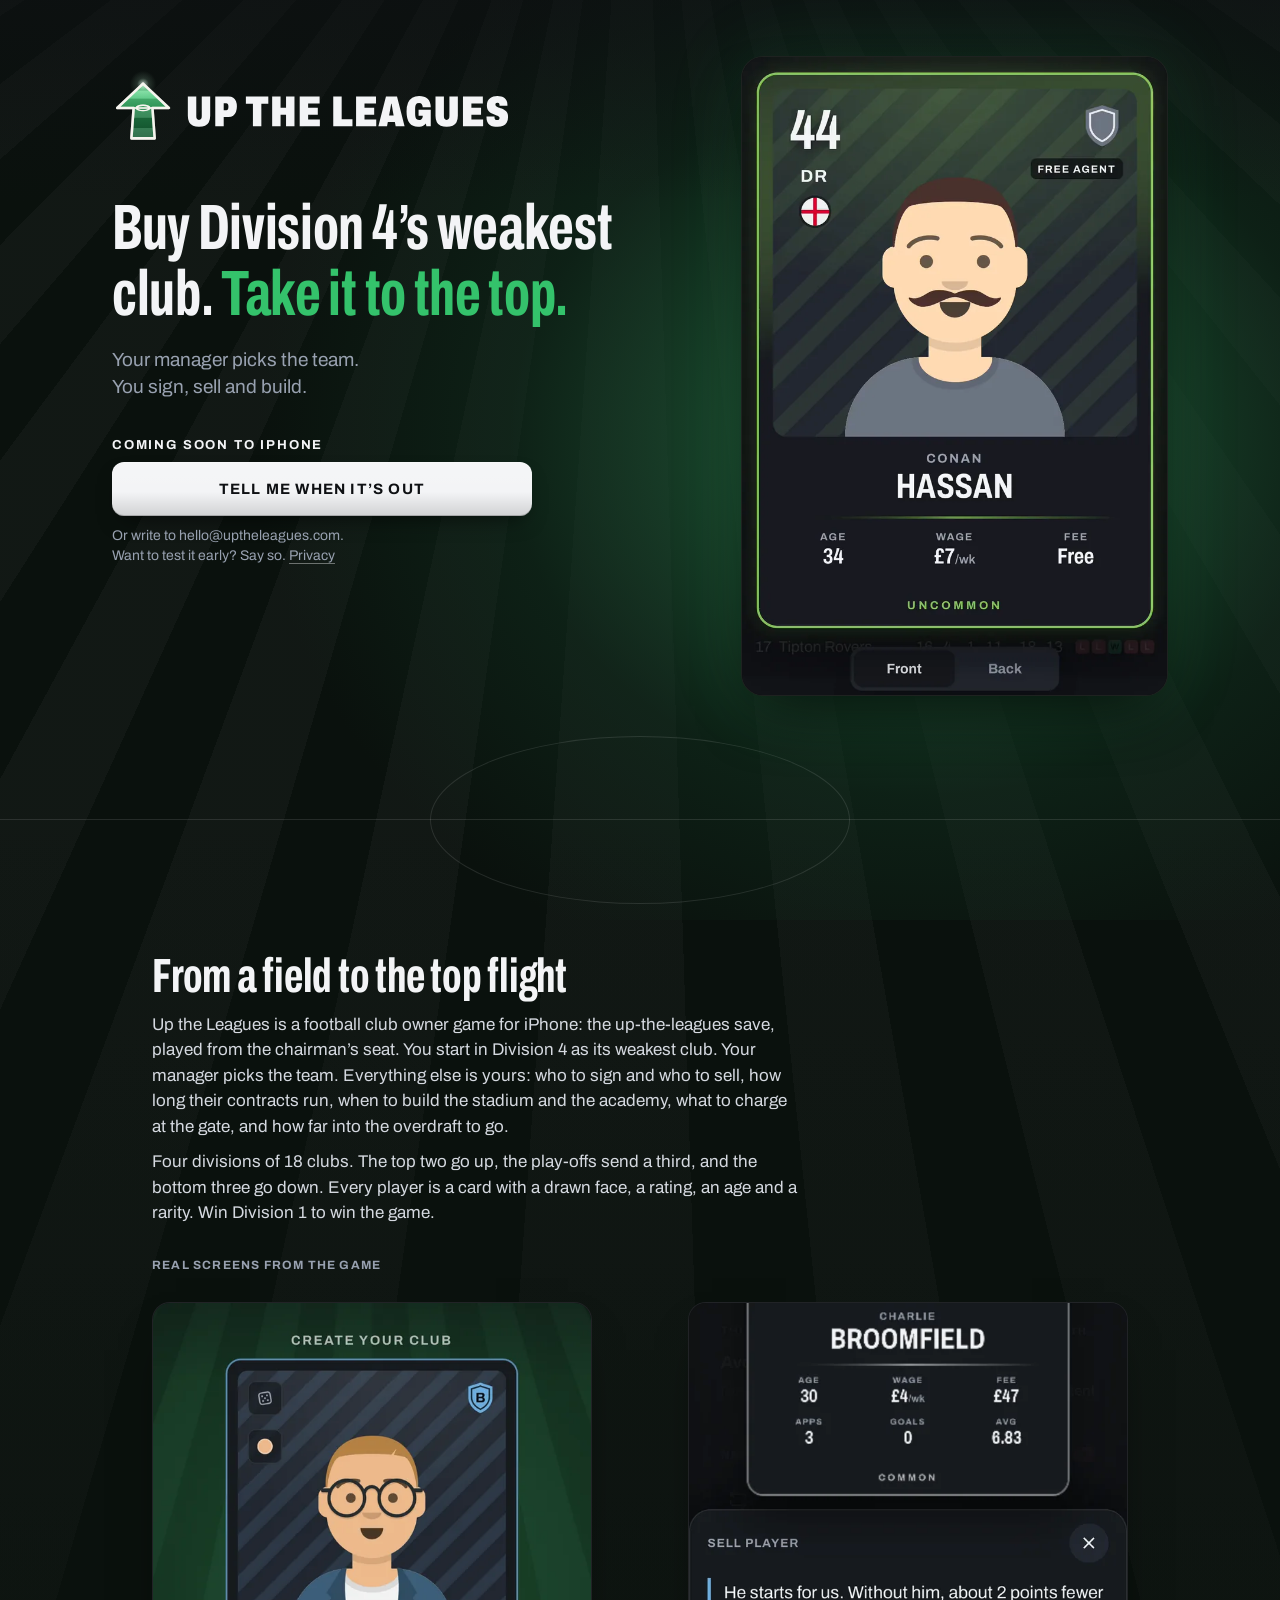
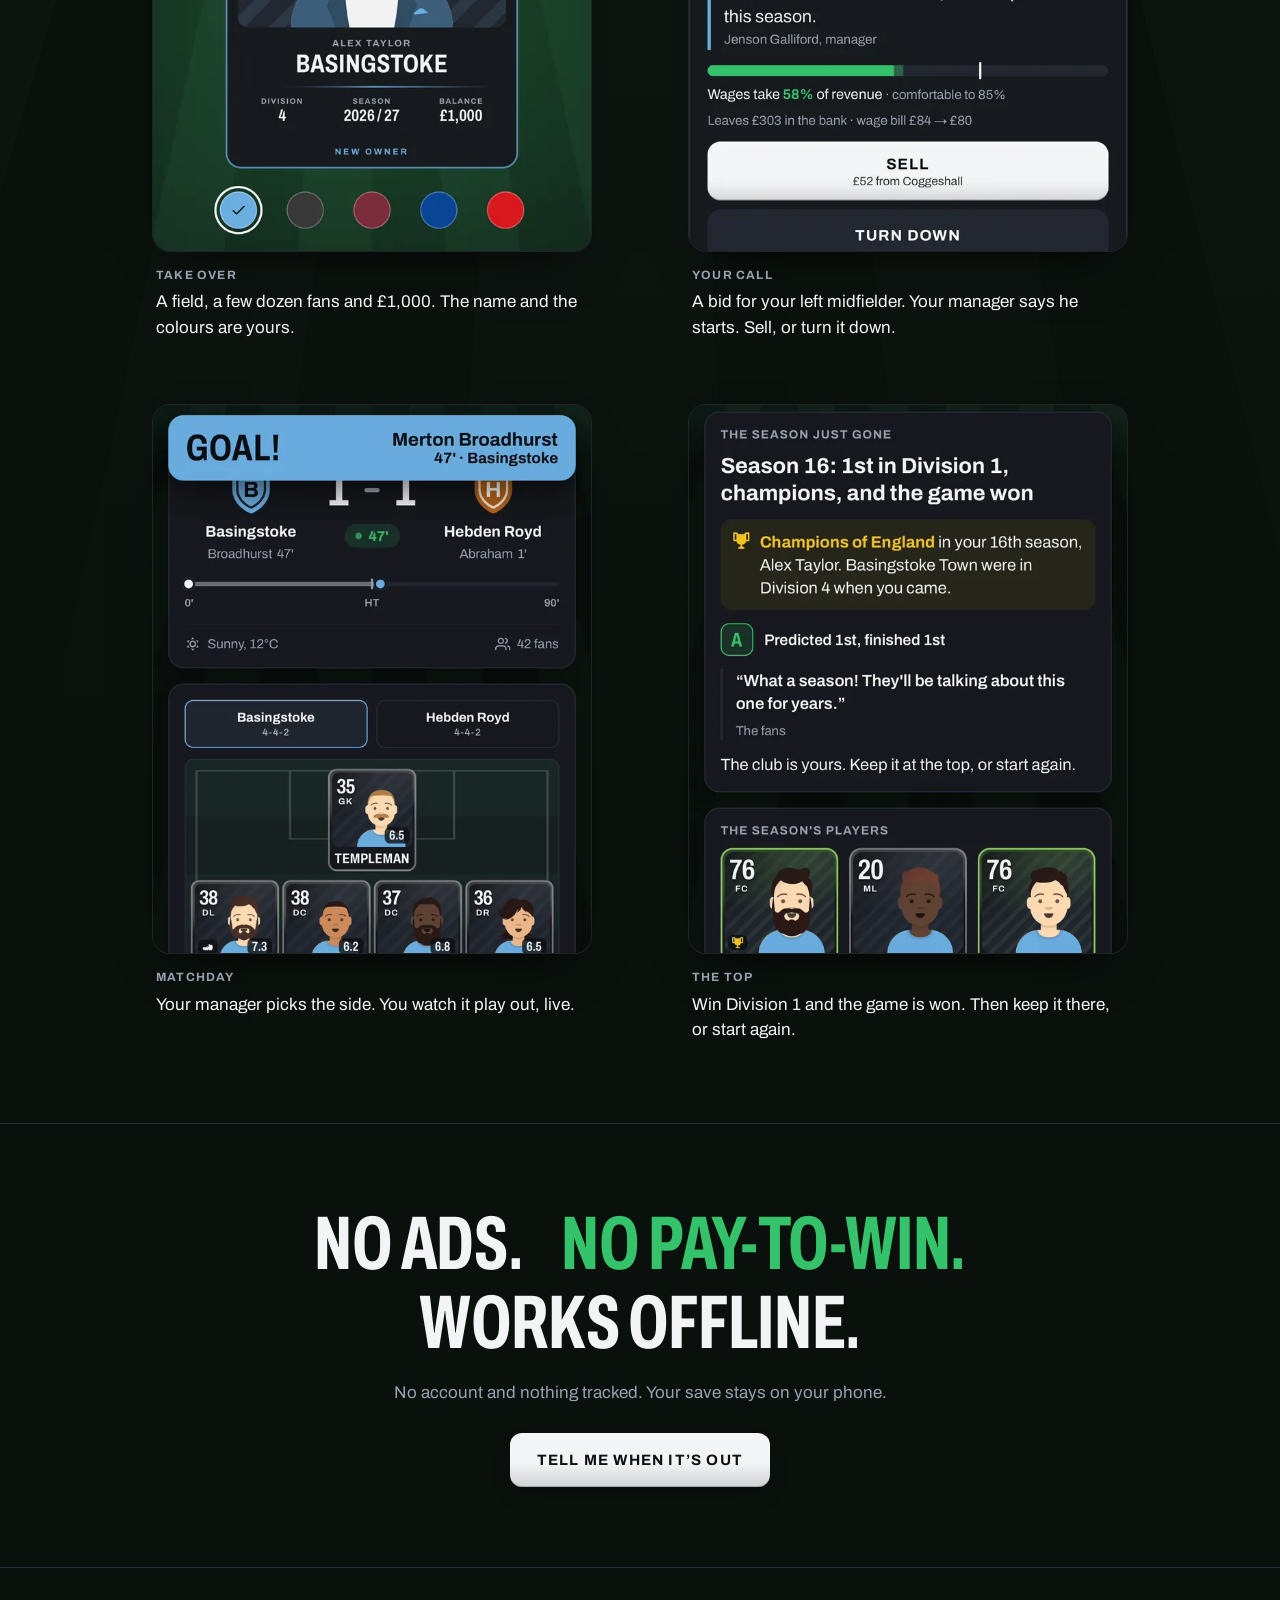
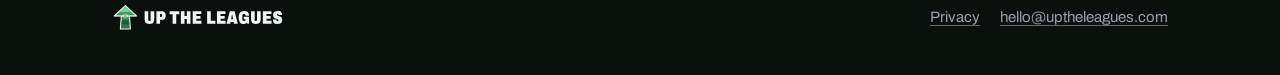
==== index.html @ 0d8d565e "The launch page and its privacy policy, as a placeholder until the list exists (#977, #763)" ====
<!doctype html>
<html lang="en-GB">
<head>
<meta charset="utf-8">
<meta name="viewport" content="width=device-width, initial-scale=1, viewport-fit=cover">
<title>Up the Leagues: Football Owner Game for iPhone</title>
<meta name="description" content="A football club owner game for iPhone. Buy Division 4’s weakest club and take it to the top. Your manager picks the team; you sign, sell and build. No ads.">
<link rel="canonical" href="https://uptheleagues.com/">
<meta name="theme-color" content="#0e1013">
<link rel="icon" href="assets/favicon.svg" type="image/svg+xml">
<link rel="icon" href="assets/favicon-32.png" sizes="32x32" type="image/png">
<link rel="icon" href="assets/favicon-64.png" sizes="64x64" type="image/png">
<link rel="apple-touch-icon" href="assets/apple-touch-icon.png">
<link rel="preload" href="assets/archivo.woff2" as="font" type="font/woff2" crossorigin>
<link rel="stylesheet" href="assets/site.css">

<meta property="og:type" content="website">
<meta property="og:site_name" content="Up the Leagues">
<meta property="og:url" content="https://uptheleagues.com/">
<meta property="og:title" content="Up the Leagues: Football Owner Game for iPhone">
<meta property="og:description" content="Buy Division 4’s weakest club. Take it to the top. Coming soon to iPhone. No ads, no pay-to-win.">
<meta property="og:image" content="https://uptheleagues.com/assets/og-image.png">
<meta property="og:image:width" content="1200">
<meta property="og:image:height" content="630">
<meta property="og:image:alt" content="Up the Leagues. Buy Division 4’s weakest club. Take it to the top. A player card from the game: Conan Hassan, signed on a free.">
<meta name="twitter:card" content="summary_large_image">
<meta name="twitter:title" content="Up the Leagues: Football Owner Game for iPhone">
<meta name="twitter:description" content="Buy Division 4’s weakest club. Take it to the top. Coming soon to iPhone. No ads, no pay-to-win.">
<meta name="twitter:image" content="https://uptheleagues.com/assets/og-image.png">
<meta name="twitter:image:alt" content="Up the Leagues. Buy Division 4’s weakest club. Take it to the top. A player card from the game: Conan Hassan, signed on a free.">

<script type="application/ld+json">
{
  "@context": "https://schema.org",
  "@graph": [
    {
      "@type": "WebSite",
      "@id": "https://uptheleagues.com/#website",
      "name": "Up the Leagues",
      "url": "https://uptheleagues.com/",
      "inLanguage": "en-GB"
    },
    {
      "@type": "VideoGame",
      "name": "Up the Leagues",
      "url": "https://uptheleagues.com/",
      "description": "A football club owner game for iPhone. Buy Division 4’s weakest club and take it to the top.",
      "image": "https://uptheleagues.com/assets/og-image.png",
      "genre": ["Sports", "Simulation"],
      "applicationCategory": "GameApplication",
      "gamePlatform": "iOS",
      "operatingSystem": "iOS",
      "playMode": "SinglePlayer",
      "inLanguage": "en-GB",
      "author": { "@type": "Person", "name": "Sam Doidge" }
    }
  ]
}
</script>
</head>
<body>

<header class="hero">
  <div class="wrap">
    <p class="lockup"><img src="assets/lockup.svg" width="203" height="44" alt="Up the Leagues"></p>

    <h1 class="headline display">Buy Division 4’s weakest club. <span>Take it to the top.</span></h1>
    <p class="sub">Your manager picks the team. You sign, sell and build.</p>

    <figure class="moment">
      <video src="assets/hero-sign.mp4" poster="assets/hero-sign-poster.webp" width="720" height="1080" autoplay muted playsinline preload="auto" aria-hidden="true"></video>
      <img class="still" src="assets/hero-sign-end.webp" width="720" height="1080" loading="lazy" alt="">
      <figcaption class="vh">A signing in the game: a free agent’s card turns into your club’s colours, and the line reads “Signed. On a free, for 1 season.”</figcaption>
    </figure>

    <!-- ponytail: a mail link, answered by hand; the list's form goes here once its account exists -->
    <div class="signup" id="signup">
      <h2 class="eyebrow">Coming soon to iPhone</h2>
      <a class="button" href="mailto:hello@uptheleagues.com?subject=Tell%20me%20when%20Up%20the%20Leagues%20is%20out">Tell me when it’s out</a>
      <p class="fine">Or write to hello@uptheleagues.com. Want to test it early? Say so. <a href="privacy/">Privacy</a></p>
    </div>
  </div>
</header>

<main>
  <section aria-labelledby="moments-title">
    <div class="wrap">
      <div class="section-head">
        <h2 class="display" id="moments-title">From a field to the top flight</h2>
        <p class="lede">Up the Leagues is a football club owner game for iPhone: the up-the-leagues save, played from the chairman’s seat. You start in Division 4 as its weakest club. Your manager picks the team. Everything else is yours: who to sign and who to sell, how long their contracts run, when to build the stadium and the academy, what to charge at the gate, and how far into the overdraft to go.</p>
        <p class="lede">Four divisions of 18 clubs. The top two go up, the play-offs send a third, and the bottom three go down. Every player is a card with a drawn face, a rating, an age and a rarity. Win Division 1 to win the game.</p>
        <p class="eyebrow">Real screens from the game</p>
      </div>
      <ul class="moments">
        <li>
          <figure>
            <img src="assets/moment-create.webp" width="640" height="800" loading="lazy" alt="The create screen: the new owner’s card for Basingstoke, Division 4, season 2026/27, balance £1,000, over five kit colours.">
            <figcaption><span class="eyebrow">Take over</span><p>A field, a few dozen fans and £1,000. The name and the colours are yours.</p></figcaption>
          </figure>
        </li>
        <li>
          <figure>
            <img src="assets/moment-sell.webp" width="640" height="800" loading="lazy" alt="A bid of £52 from Coggeshall for Charlie Broomfield. The manager: “He starts for us. Without him, about 2 points fewer this season.” Buttons: Sell, Turn down.">
            <figcaption><span class="eyebrow">Your call</span><p>A bid for your left midfielder. Your manager says he starts. Sell, or turn it down.</p></figcaption>
          </figure>
        </li>
        <li>
          <figure>
            <img src="assets/moment-goal.webp" width="640" height="800" loading="lazy" alt="A match, live: GOAL! Merton Broadhurst, 47 minutes, Basingstoke 1, Hebden Royd 1, with the side’s player cards on the pitch.">
            <figcaption><span class="eyebrow">Matchday</span><p>Your manager picks the side. You watch it play out, live.</p></figcaption>
          </figure>
        </li>
        <li>
          <figure>
            <img src="assets/moment-champions.webp" width="640" height="800" loading="lazy" alt="Season 16: 1st in Division 1, champions, and the game won. Champions of England in your 16th season; Basingstoke Town were in Division 4 when you came.">
            <figcaption><span class="eyebrow">The top</span><p>Win Division 1 and the game is won. Then keep it there, or start again.</p></figcaption>
          </figure>
        </li>
      </ul>
    </div>
  </section>

  <section class="promises" aria-labelledby="promises-title">
    <div class="wrap">
      <h2 class="vh" id="promises-title">Our promises</h2>
      <ul class="display">
        <li>No ads.</li>
        <li>No pay-to-win.</li>
        <li>Works offline.</li>
      </ul>
      <p>No account and nothing tracked. Your save stays on your phone.</p>
      <a class="button" href="mailto:hello@uptheleagues.com?subject=Tell%20me%20when%20Up%20the%20Leagues%20is%20out">Tell me when it’s out</a>
    </div>
  </section>
</main>

<footer>
  <div class="wrap">
    <img src="assets/lockup-small.svg" width="203" height="44" alt="Up the Leagues" loading="lazy">
    <nav aria-label="Footer">
      <a href="privacy/">Privacy</a>
      <a href="mailto:hello@uptheleagues.com">hello@uptheleagues.com</a>
    </nav>
  </div>
</footer>

</body>
</html>
---- assets/site.css ----
/* Up the Leagues: the launch page and the privacy page. The game's own night: its colours (app/constants/colors.ts),
   its Archivo, its launch frame's pitch (ten stripes fanning from above the top, one floodlight, the halfway line). */

@font-face {
  font-family: Archivo;
  src: url(archivo.woff2) format("woff2");
  font-weight: 400 900;
  font-stretch: 62% 100%;
  font-display: swap;
}

:root {
  color-scheme: dark;
  --bg: #0e1013;
  --quiet: #0a110d;
  --surface: #171a1f;
  --surface2: #222730;
  --line: #2a2f38;
  --text: #f3f4f6;
  --muted: #98a1b0;
  --up: #34c26b;
  --sky: #56b4e9;
  --gold: #f5c518;
  --chalk: rgb(255 255 255 / 0.11);
  --gutter: 20px;
  --fade: 2400px;
}

*,
*::before,
*::after {
  box-sizing: border-box;
}

html {
  -webkit-text-size-adjust: 100%;
  text-size-adjust: 100%;
}

body {
  margin: 0;
  min-height: 100vh;
  color: var(--text);
  font: 400 17px/1.5 Archivo, system-ui, -apple-system, "Segoe UI", Roboto, sans-serif;
  /* the pitch: the launch frame's stripes, 4.07deg each, fanning from 400px above the top, mown out down the page */
  background:
    linear-gradient(180deg, rgb(10 17 13 / 0) calc(var(--fade) / 3), var(--quiet) var(--fade)),
    repeating-conic-gradient(from 180deg at 50% -400px, rgb(255 255 255 / 0.03) 0deg 4.07deg, transparent 4.07deg 8.14deg),
    var(--quiet);
  -webkit-font-smoothing: antialiased;
  -moz-osx-font-smoothing: grayscale;
}

img,
video {
  display: block;
  max-width: 100%;
}

a {
  color: inherit;
  text-decoration-color: rgb(243 244 246 / 0.4);
  text-underline-offset: 0.18em;
}

a:hover {
  text-decoration-color: currentColor;
}

:focus-visible {
  outline: 3px solid var(--sky);
  outline-offset: 3px;
}

.wrap {
  width: 100%;
  max-width: 1120px;
  margin: 0 auto;
  padding: 0 var(--gutter);
}

p,
li {
  text-wrap: pretty;
}

.vh {
  position: absolute;
  width: 1px;
  height: 1px;
  margin: -1px;
  overflow: hidden;
  clip-path: inset(50%);
  white-space: nowrap;
}

/* the app's three small-caps labels (#989): one, the eyebrow */
.eyebrow {
  margin: 0;
  color: var(--muted);
  font-size: 12px;
  font-weight: 700;
  letter-spacing: 0.1em;
  line-height: 1.3;
  text-transform: uppercase;
}

/* the app's display face: Archivo Condensed Bold, as the cards' names and the moments' lines */
.display {
  font-stretch: 62%;
  font-weight: 700;
  letter-spacing: -0.005em;
  line-height: 1.04;
}

/* ---------- the hero: under the floodlight ---------- */

.hero {
  --halfway: 66px;
  position: relative;
  overflow: hidden;
  padding: max(20px, env(safe-area-inset-top)) 0 156px;
  background:
    linear-gradient(180deg, rgb(14 16 19 / 0.55), rgb(14 16 19 / 0) 22%),
    radial-gradient(ellipse 85% 46% at 50% 54%, #24603d, rgb(27 74 47 / 0.85) 30%, rgb(17 48 31 / 0.5) 62%, rgb(10 23 16 / 0) 100%);
}

/* the halfway line and the centre circle, in chalk, at the foot of the floodlit half */
.hero::before,
.hero::after {
  content: "";
  position: absolute;
  left: 50%;
  pointer-events: none;
}

.hero::before {
  bottom: var(--halfway);
  width: 100vw;
  height: 0;
  border-top: 1.5px solid var(--chalk);
  transform: translateX(-50%);
}

.hero::after {
  bottom: var(--halfway);
  width: min(68vw, 420px);
  aspect-ratio: 5 / 2;
  border: 1.5px solid var(--chalk);
  border-radius: 50%;
  transform: translate(-50%, 50%);
}

.hero .wrap {
  display: grid;
  gap: 12px;
  justify-items: center;
  text-align: center;
}

.lockup {
  margin: 0;
  width: min(76vw, 300px);
}

.lockup img {
  width: 100%;
  height: auto;
}

.headline {
  margin: 2px 0 0;
  max-width: 13em;
  font-size: clamp(28px, 8vw, 60px);
  text-wrap: balance;
}

.headline span {
  color: var(--up);
}

.sub {
  margin: -4px 0 0;
  max-width: 22em;
  color: var(--muted);
  font-size: 16px;
  line-height: 1.45;
  text-wrap: balance;
}

/* the moment: a window onto the phone's screen, the signing as it plays */
.moment {
  position: relative;
  margin: 2px 0 0;
  /* the rest of the fold is the words and the button: the clip takes what's left, so the button stays in view */
  height: clamp(196px, calc(100svh - 344px), 420px);
  aspect-ratio: 2 / 3;
  border: 1px solid rgb(255 255 255 / 0.08);
  border-radius: 22px;
  overflow: hidden;
  background: #0b0f0d;
  box-shadow: 0 30px 60px -20px rgb(0 0 0 / 0.7), 0 0 80px rgb(52 194 107 / 0.12);
}

.moment video,
.moment img {
  width: 100%;
  height: 100%;
  object-fit: cover;
}

.moment .still {
  display: none;
}

@media (prefers-reduced-motion: reduce) {
  .moment video {
    display: none;
  }

  .moment .still {
    display: block;
  }
}

/* ---------- the form: one email, at launch ---------- */

.signup {
  width: 100%;
  max-width: 420px;
  margin: 4px 0 0;
  display: grid;
  gap: 8px;
  text-align: left;
}

.signup .eyebrow {
  text-align: center;
  color: var(--text);
  font-size: 13px;
  letter-spacing: 0.14em;
}

/* the create screen's field: a dark card, the label over the value */
.field {
  display: grid;
  gap: 1px;
  padding: 10px 16px 8px;
  border: 1px solid var(--line);
  border-radius: 14px;
  background: var(--surface);
}

.field:focus-within {
  border-color: var(--sky);
  box-shadow: 0 0 0 1px var(--sky);
}

.field label {
  color: var(--muted);
  font-size: 13px;
  font-weight: 600;
  letter-spacing: 0.04em;
}

.field input {
  width: 100%;
  min-width: 0;
  margin: 0;
  padding: 2px 0 4px;
  border: 0;
  background: none;
  color: var(--text);
  font: 600 19px/1.3 Archivo, system-ui, sans-serif;
  outline: none;
}

.field input::placeholder {
  /* 4.5:1 on the field's surface */
  color: #7d8696;
  opacity: 1;
}

.tick {
  display: flex;
  align-items: center;
  gap: 12px;
  min-height: 44px;
  padding: 0 4px;
  cursor: pointer;
  font-weight: 600;
}

.tick input {
  appearance: none;
  -webkit-appearance: none;
  flex: none;
  display: grid;
  place-content: center;
  width: 26px;
  height: 26px;
  margin: 0;
  /* the box's edge at 3:1 or more on the lit grass (WCAG 1.4.11) */
  border: 2px solid var(--muted);
  border-radius: 8px;
  background: var(--surface);
  cursor: pointer;
}

.tick input::before {
  content: "";
  width: 12px;
  height: 7px;
  margin-top: -3px;
  border: solid var(--bg);
  border-width: 0 0 3px 3px;
  transform: rotate(-45deg) scale(0);
  transition: transform 120ms ease-out;
}

.tick input:checked {
  border-color: var(--up);
  background: var(--up);
}

.tick input:checked::before {
  transform: rotate(-45deg) scale(1);
}

.tick input:focus-visible {
  outline-offset: 2px;
}

/* the app's one primary: chalk, lit along its top, sinking to 0.97 under the thumb (#502) */
.button {
  display: flex;
  align-items: center;
  justify-content: center;
  width: 100%;
  min-height: 54px;
  margin: 0;
  padding: 8px 16px;
  border: 0;
  border-radius: 12px;
  background: linear-gradient(180deg, rgb(255 255 255 / 0.16), rgb(255 255 255 / 0) 55%, rgb(0 0 0 / 0.14)), var(--text);
  box-shadow: inset 0 1px 0 rgb(255 255 255 / 0.22), inset 0 -1px 0 rgb(0 0 0 / 0.2), 0 10px 24px -12px rgb(0 0 0 / 0.8);
  color: var(--bg);
  font: 700 15px/1.2 Archivo, system-ui, sans-serif;
  letter-spacing: 0.08em;
  text-transform: uppercase;
  text-decoration: none;
  cursor: pointer;
  transition: transform 160ms cubic-bezier(0.2, 1.4, 0.4, 1), filter 120ms;
}

.button:active {
  transform: scale(0.97);
  filter: brightness(0.9);
  transition-duration: 60ms;
}

.fine {
  margin: 2px 0 0;
  color: var(--muted);
  font-size: 14px;
  line-height: 1.45;
  text-align: center;
  text-wrap: balance;
}

/* ---------- the moments ---------- */

section {
  padding: 56px 0;
}

/* the halfway line already parts it from the hero */
main > section:first-child {
  padding-top: 24px;
}

.section-head {
  display: grid;
  gap: 10px;
  margin-bottom: 28px;
}

.section-head h2 {
  margin: 0;
  font-size: clamp(30px, 7.4vw, 48px);
}

.lede {
  max-width: 38em;
  margin: 0;
  color: #d5d9e0;
}

.section-head .eyebrow {
  margin-top: 22px;
}

.moments {
  display: grid;
  gap: 36px;
  margin: 0;
  padding: 0;
  list-style: none;
}

.moments figure {
  margin: 0;
}

.moments img {
  width: 100%;
  height: auto;
  aspect-ratio: 4 / 5;
  border: 1px solid rgb(255 255 255 / 0.08);
  border-radius: 18px;
  background: var(--bg);
  box-shadow: 0 24px 48px -24px rgb(0 0 0 / 0.8);
}

.moments figcaption {
  display: grid;
  gap: 6px;
  padding: 16px 4px 0;
}

.moments figcaption p {
  margin: 0;
  font-size: 17px;
}

/* ---------- the promises ---------- */

.promises {
  text-align: center;
  border-top: 1px solid var(--line);
}

.promises ul {
  display: flex;
  flex-wrap: wrap;
  justify-content: center;
  gap: 0 0.5em;
  margin: 0 auto;
  padding: 0;
  list-style: none;
  font-size: clamp(38px, 11vw, 76px);
  text-transform: uppercase;
}

.promises li:nth-child(even) {
  color: var(--up);
}

/* two promises a line where they fit */
.promises li:nth-child(-n + 2) {
  order: 1;
}

.promises ul::after {
  content: "";
  flex-basis: 100%;
  order: 2;
}

.promises li:nth-child(n + 3) {
  order: 3;
}

.promises p {
  max-width: 30em;
  margin: 18px auto 28px;
  color: var(--muted);
}

.promises .button {
  width: auto;
  min-width: 260px;
  display: inline-flex;
}

/* ---------- the footer ---------- */

footer {
  padding: 28px 0 max(36px, env(safe-area-inset-bottom));
  border-top: 1px solid var(--line);
  color: var(--muted);
  font-size: 15px;
}

footer .wrap {
  display: flex;
  flex-wrap: wrap;
  gap: 10px 24px;
  align-items: center;
  justify-content: space-between;
}

footer img {
  width: 172px;
  height: auto;
}

footer nav {
  display: flex;
  flex-wrap: wrap;
  gap: 8px 20px;
}

footer a {
  display: inline-block;
  padding: 10px 0;
}

/* ---------- the privacy page ---------- */

.doc {
  --fade: 640px;
}

.doc header .wrap,
.doc main,
.doc footer .wrap {
  max-width: 744px;
}

.doc header {
  padding: max(28px, env(safe-area-inset-top)) 0 0;
}

.doc header img {
  width: 203px;
  height: auto;
}

.doc main {
  padding-top: 36px;
  padding-bottom: 64px;
}

.doc h1 {
  margin: 8px 0 6px;
  font-size: clamp(40px, 10vw, 60px);
}

.doc h2 {
  margin: 40px 0 8px;
  font-size: 28px;
}

.doc p,
.doc li {
  color: #d5d9e0;
}

.doc ul {
  padding-left: 1.2em;
}

.doc li + li {
  margin-top: 6px;
}

.doc .summary {
  margin: 20px 0 0;
  padding: 16px 18px;
  border: 1px solid var(--line);
  border-radius: 14px;
  background: var(--surface);
  color: var(--text);
}

/* ---------- wider screens ---------- */

@media (min-width: 720px) {
  :root {
    --gutter: 32px;
  }

  .moments {
    grid-template-columns: repeat(2, minmax(0, 1fr));
    gap: 48px 32px;
  }
}

@media (min-width: 1000px) {
  .hero {
    --halfway: 100px;
    padding: 56px 0 224px;
    background:
      linear-gradient(180deg, rgb(14 16 19 / 0.55), rgb(14 16 19 / 0) 22%),
      radial-gradient(ellipse 52% 62% at 72% 48%, #24603d, rgb(27 74 47 / 0.85) 30%, rgb(17 48 31 / 0.5) 62%, rgb(10 23 16 / 0) 100%);
  }

  .hero .wrap {
    grid-template-columns: minmax(0, 1fr) auto;
    grid-template-areas:
      "lockup moment"
      "headline moment"
      "sub moment"
      "signup moment";
    grid-template-rows: auto auto auto 1fr;
    gap: 0 64px;
    justify-items: start;
    text-align: left;
  }

  .lockup {
    grid-area: lockup;
    width: 400px;
    margin-top: 12px;
  }

  .headline {
    grid-area: headline;
    margin-top: 40px;
    font-size: 64px;
  }

  .sub {
    grid-area: sub;
    margin-top: 18px;
    font-size: 19px;
  }

  .moment {
    grid-area: moment;
    align-self: center;
    margin: 0;
    height: min(640px, 76vh);
  }

  .signup {
    grid-area: signup;
    align-self: start;
    margin-top: 36px;
  }

  .signup .eyebrow,
  .fine {
    text-align: left;
  }

  /* the width of the two columns below, so the words start on the screens' left edge */
  .section-head {
    max-width: 976px;
    margin-inline: auto;
  }

  .moments {
    grid-template-columns: repeat(2, minmax(0, 440px));
    justify-content: center;
    gap: 64px 96px;
  }

  section {
    padding: 80px 0;
  }

  main > section:first-child {
    padding-top: 32px;
  }
}
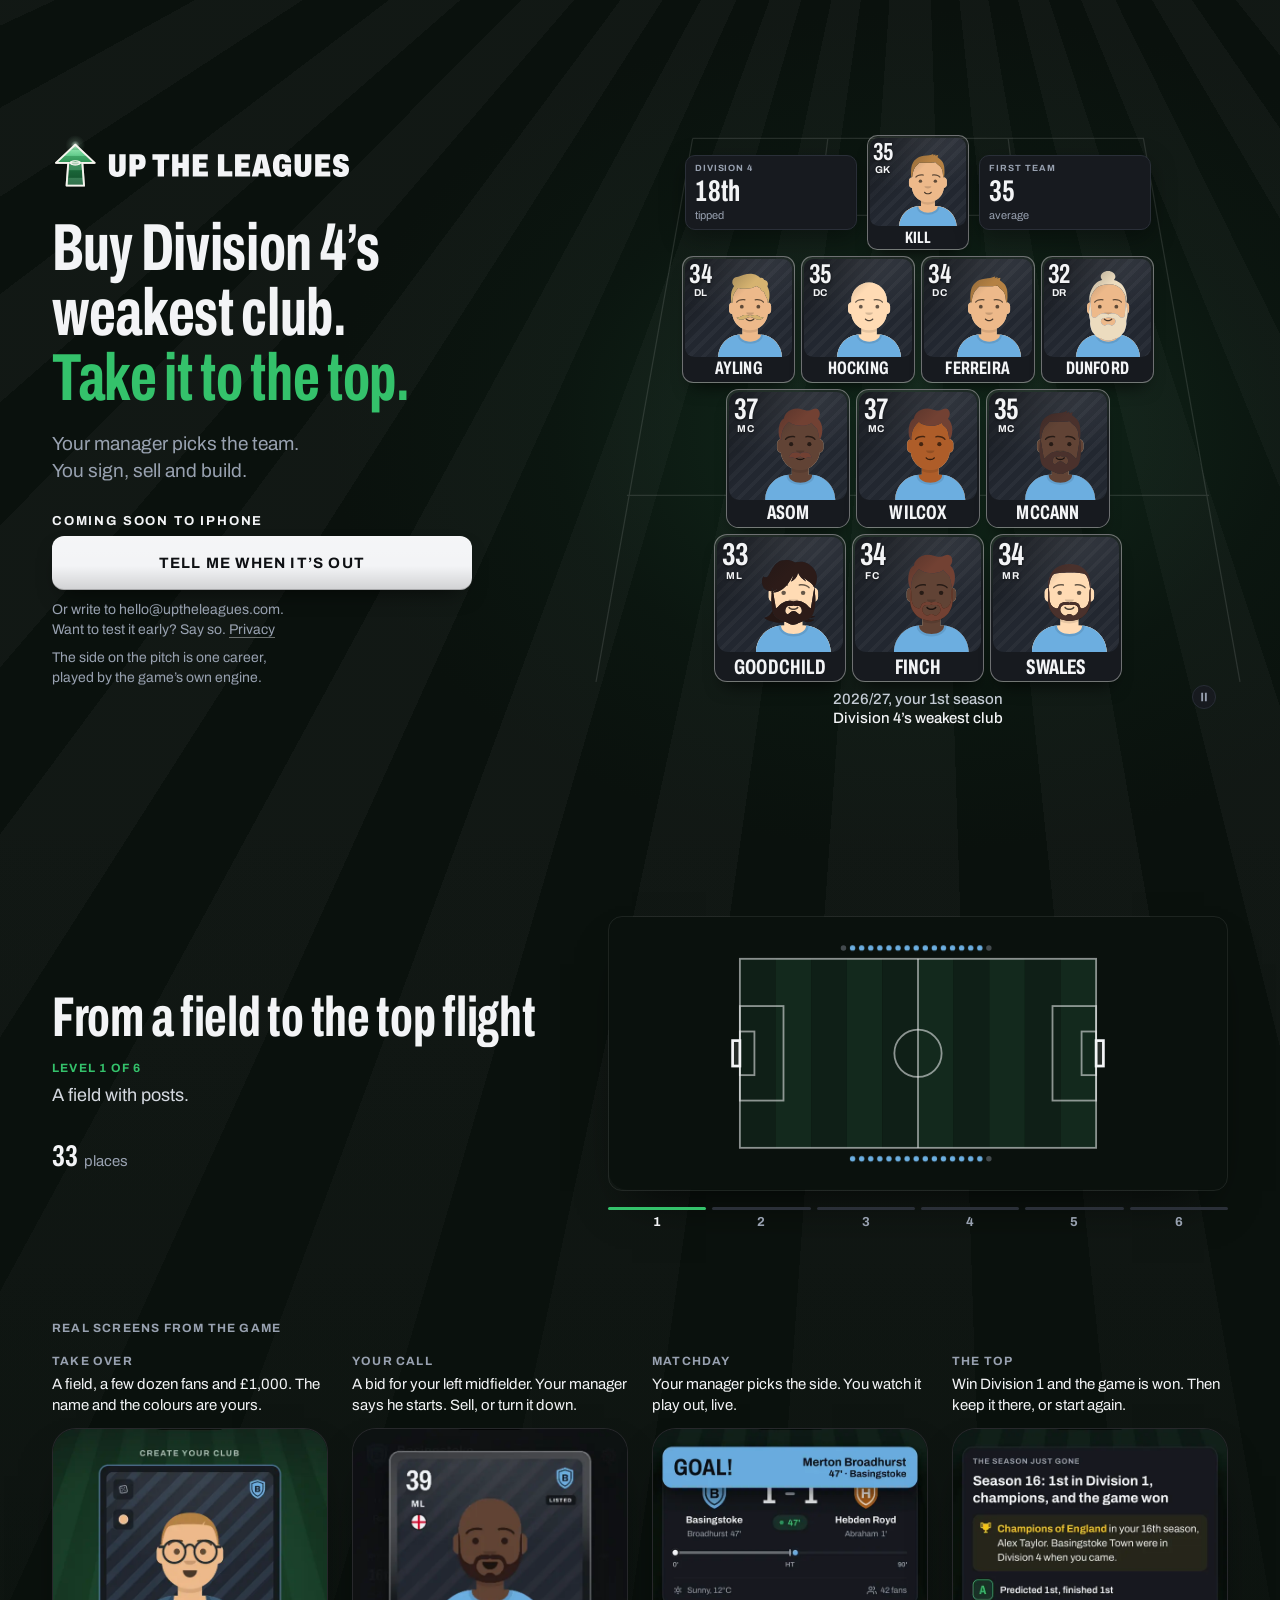
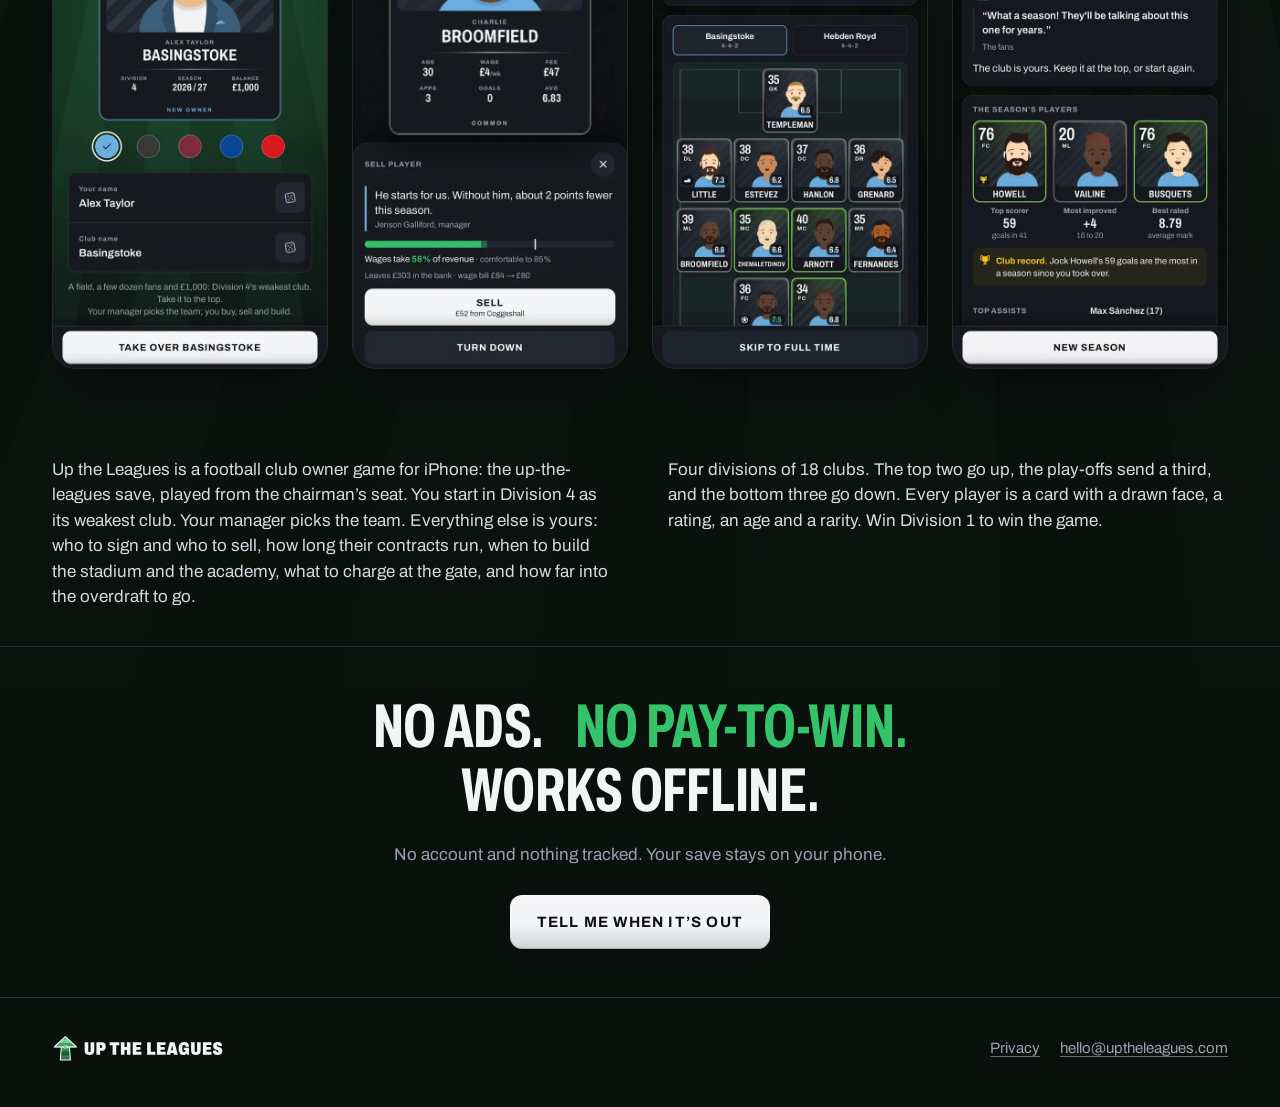
==== commit 25ffbdd4: "The hero is one real career, Division 4 to champions in ten seasons, drawn live from the game's own " ====
--- a/index.html
+++ b/index.html
@@ -12,8 +12,8 @@
 <link rel="icon" href="assets/favicon-64.png" sizes="64x64" type="image/png">
 <link rel="apple-touch-icon" href="assets/apple-touch-icon.png">
 <link rel="preload" href="assets/archivo.woff2" as="font" type="font/woff2" crossorigin>
-<link rel="stylesheet" href="assets/site.css">
-
+<style>@font-face{font-family:Archivo;src:url(assets/archivo.woff2) format("woff2");font-weight:400 900;font-stretch:62% 100%;font-display:swap}:root{color-scheme:dark;--bg:#0e1013;--quiet:#0a110d;--surface:#171a1f;--surface2:#222730;--line:#2a2f38;--text:#f3f4f6;--muted:#98a1b0;--up:#34c26b;--sky:#56b4e9;--gold:#f5c518;--chalk:rgb(255 255 255 / 0.11);--gutter:20px;--fade:2400px}*,*::before,*::after{box-sizing:border-box}html{-webkit-text-size-adjust:100%;text-size-adjust:100%}body{margin:0;min-height:100vh;color:var(--text);font:400 17px/1.5 Archivo,system-ui,-apple-system,"Segoe UI",Roboto,sans-serif;background:linear-gradient(180deg,rgb(10 17 13 / 0) calc(var(--fade) / 3),var(--quiet) var(--fade)),repeating-conic-gradient(from 180deg at 50% -400px,rgb(255 255 255 / 0.03) 0deg 4.07deg,transparent 4.07deg 8.14deg),var(--quiet);-webkit-font-smoothing:antialiased;-moz-osx-font-smoothing:grayscale}img,video{display:block;max-width:100%}a{color:inherit;text-decoration-color:rgb(243 244 246 / 0.4);text-underline-offset:0.18em}a:hover{text-decoration-color:currentColor}:focus-visible{outline:3px solid var(--sky);outline-offset:3px}.wrap{width:100%;max-width:1120px;margin:0 auto;padding:0 var(--gutter)}p,li{text-wrap:pretty}.vh{position:absolute;width:1px;height:1px;margin:-1px;overflow:hidden;clip-path:inset(50%);white-space:nowrap}.eyebrow{margin:0;color:var(--muted);font-size:12px;font-weight:700;letter-spacing:0.1em;line-height:1.3;text-transform:uppercase}.display{font-stretch:62%;font-weight:700;letter-spacing:-0.005em;line-height:1.04}.hero{--halfway:66px;position:relative;overflow:hidden;padding:max(20px,env(safe-area-inset-top)) 0 156px;background:linear-gradient(180deg,rgb(14 16 19 / 0.55),rgb(14 16 19 / 0) 22%),radial-gradient(ellipse 85% 46% at 50% 54%,#24603d,rgb(27 74 47 / 0.85) 30%,rgb(17 48 31 / 0.5) 62%,rgb(10 23 16 / 0) 100%)}.hero::before,.hero::after{content:"";position:absolute;left:50%;pointer-events:none}.hero::before{bottom:var(--halfway);width:100vw;height:0;border-top:1.5px solid var(--chalk);transform:translateX(-50%)}.hero::after{bottom:var(--halfway);width:min(68vw,420px);aspect-ratio:5 / 2;border:1.5px solid var(--chalk);border-radius:50%;transform:translate(-50%,50%)}.hero .wrap{display:grid;gap:12px;justify-items:center;text-align:center}.lockup{margin:0;width:min(76vw,300px)}.lockup img{width:100%;height:auto}.headline{margin:2px 0 0;max-width:13em;font-size:clamp(28px,8vw,60px);text-wrap:balance}.headline span{color:var(--up)}.sub{margin:-4px 0 0;max-width:22em;color:var(--muted);font-size:16px;line-height:1.45;text-wrap:balance}.moment{position:relative;margin:2px 0 0;height:clamp(196px,calc(100svh - 344px),420px);aspect-ratio:2 / 3;border:1px solid rgb(255 255 255 / 0.08);border-radius:22px;overflow:hidden;background:#0b0f0d;box-shadow:0 30px 60px -20px rgb(0 0 0 / 0.7),0 0 80px rgb(52 194 107 / 0.12)}.moment video,.moment img{width:100%;height:100%;object-fit:cover}.moment .still{display:none}@media (prefers-reduced-motion:reduce){.moment video{display:none}.moment .still{display:block}}.signup{width:100%;max-width:420px;margin:4px 0 0;display:grid;gap:8px;text-align:left}.signup .eyebrow{text-align:center;color:var(--text);font-size:13px;letter-spacing:0.14em}.field{display:grid;gap:1px;padding:10px 16px 8px;border:1px solid var(--line);border-radius:14px;background:var(--surface)}.field:focus-within{border-color:var(--sky);box-shadow:0 0 0 1px var(--sky)}.field label{color:var(--muted);font-size:13px;font-weight:600;letter-spacing:0.04em}.field input{width:100%;min-width:0;margin:0;padding:2px 0 4px;border:0;background:none;color:var(--text);font:600 19px/1.3 Archivo,system-ui,sans-serif;outline:none}.field input::placeholder{color:#7d8696;opacity:1}.tick{display:flex;align-items:center;gap:12px;min-height:44px;padding:0 4px;cursor:pointer;font-weight:600}.tick input{appearance:none;-webkit-appearance:none;flex:none;display:grid;place-content:center;width:26px;height:26px;margin:0;border:2px solid var(--muted);border-radius:8px;background:var(--surface);cursor:pointer}.tick input::before{content:"";width:12px;height:7px;margin-top:-3px;border:solid var(--bg);border-width:0 0 3px 3px;transform:rotate(-45deg) scale(0);transition:transform 120ms ease-out}.tick input:checked{border-color:var(--up);background:var(--up)}.tick input:checked::before{transform:rotate(-45deg) scale(1)}.tick input:focus-visible{outline-offset:2px}.button{display:flex;align-items:center;justify-content:center;width:100%;min-height:54px;margin:0;padding:8px 16px;border:0;border-radius:12px;background:linear-gradient(180deg,rgb(255 255 255 / 0.16),rgb(255 255 255 / 0) 55%,rgb(0 0 0 / 0.14)),var(--text);box-shadow:inset 0 1px 0 rgb(255 255 255 / 0.22),inset 0 -1px 0 rgb(0 0 0 / 0.2),0 10px 24px -12px rgb(0 0 0 / 0.8);color:var(--bg);font:700 15px/1.2 Archivo,system-ui,sans-serif;letter-spacing:0.08em;text-transform:uppercase;text-decoration:none;cursor:pointer;transition:transform 160ms cubic-bezier(0.2,1.4,0.4,1),filter 120ms}.button:active{transform:scale(0.97);filter:brightness(0.9);transition-duration:60ms}.fine{margin:2px 0 0;color:var(--muted);font-size:14px;line-height:1.45;text-align:center;text-wrap:balance}section{padding:56px 0}main>section:first-child{padding-top:24px}.section-head{display:grid;gap:10px;margin-bottom:28px}.section-head h2{margin:0;font-size:clamp(30px,7.4vw,48px)}.lede{max-width:38em;margin:0;color:#d5d9e0}.section-head .eyebrow{margin-top:22px}.moments{display:grid;gap:36px;margin:0;padding:0;list-style:none}.moments figure{margin:0}.moments img{width:100%;height:auto;aspect-ratio:4 / 5;border:1px solid rgb(255 255 255 / 0.08);border-radius:18px;background:var(--bg);box-shadow:0 24px 48px -24px rgb(0 0 0 / 0.8)}.moments figcaption{display:grid;gap:6px;padding:16px 4px 0}.moments figcaption p{margin:0;font-size:17px}.promises{text-align:center;border-top:1px solid var(--line)}.promises ul{display:flex;flex-wrap:wrap;justify-content:center;gap:0 0.5em;margin:0 auto;padding:0;list-style:none;font-size:clamp(38px,11vw,76px);text-transform:uppercase}.promises li:nth-child(even){color:var(--up)}.promises li:nth-child(-n + 2){order:1}.promises ul::after{content:"";flex-basis:100%;order:2}.promises li:nth-child(n + 3){order:3}.promises p{max-width:30em;margin:18px auto 28px;color:var(--muted)}.promises .button{width:auto;min-width:260px;display:inline-flex}footer{padding:28px 0 max(36px,env(safe-area-inset-bottom));border-top:1px solid var(--line);color:var(--muted);font-size:15px}footer .wrap{display:flex;flex-wrap:wrap;gap:10px 24px;align-items:center;justify-content:space-between}footer img{width:172px;height:auto}footer nav{display:flex;flex-wrap:wrap;gap:8px 20px}footer a{display:inline-block;padding:10px 0}.doc{--fade:640px}.doc header .wrap,.doc main,.doc footer .wrap{max-width:744px}.doc header{padding:max(28px,env(safe-area-inset-top)) 0 0}.doc header img{width:203px;height:auto}.doc main{padding-top:36px;padding-bottom:64px}.doc h1{margin:8px 0 6px;font-size:clamp(40px,10vw,60px)}.doc h2{margin:40px 0 8px;font-size:28px}.doc p,.doc li{color:#d5d9e0}.doc ul{padding-left:1.2em}.doc li + li{margin-top:6px}.doc .summary{margin:20px 0 0;padding:16px 18px;border:1px solid var(--line);border-radius:14px;background:var(--surface);color:var(--text)}@media (min-width:720px){:root{--gutter:32px}.moments{grid-template-columns:repeat(2,minmax(0,1fr));gap:48px 32px}}@media (min-width:1000px){.hero{--halfway:100px;padding:56px 0 224px;background:linear-gradient(180deg,rgb(14 16 19 / 0.55),rgb(14 16 19 / 0) 22%),radial-gradient(ellipse 52% 62% at 72% 48%,#24603d,rgb(27 74 47 / 0.85) 30%,rgb(17 48 31 / 0.5) 62%,rgb(10 23 16 / 0) 100%)}.hero .wrap{grid-template-columns:minmax(0,1fr) auto;grid-template-areas:"lockup moment" "headline moment" "sub moment" "signup moment";grid-template-rows:auto auto auto 1fr;gap:0 64px;justify-items:start;text-align:left}.lockup{grid-area:lockup;width:400px;margin-top:12px}.headline{grid-area:headline;margin-top:40px;font-size:64px}.sub{grid-area:sub;margin-top:18px;font-size:19px}.moment{grid-area:moment;align-self:center;margin:0;height:min(640px,76vh)}.signup{grid-area:signup;align-self:start;margin-top:36px}.signup .eyebrow,.fine{text-align:left}.section-head{max-width:976px;margin-inline:auto}.moments{grid-template-columns:repeat(2,minmax(0,440px));justify-content:center;gap:64px 96px}section{padding:80px 0}main>section:first-child{padding-top:32px}}[hidden]{display:none !important}.wrap{max-width:1240px}:root{--axis:calc(100% - max((100% - 1240px) / 2,0px) - 342px)}.hero{--lit:0.35;padding:max(14px,env(safe-area-inset-top)) 0 28px;background:none;isolation:isolate}.hero::before,.hero::after{content:none}.hero .pool{position:absolute;inset:0;z-index:-1;pointer-events:none;background:radial-gradient(ellipse 90% 44% at 50% 55%,#24603d,rgb(27 74 47 / 0.85) 30%,rgb(17 48 31 / 0.5) 62%,rgb(10 23 16 / 0) 100%);opacity:var(--lit);transition:opacity 900ms ease}.hero[data-lit="4"]{--lit:0.32}.hero[data-lit="3"]{--lit:0.5}.hero[data-lit="2"]{--lit:0.72}.hero[data-lit="1"]{--lit:1}.hero .wrap{display:grid;gap:10px;justify-items:center;text-align:center;padding-inline:12px}.pitch-copy{display:grid;gap:8px;justify-items:center;padding-inline:8px}.lockup{width:min(56vw,210px);margin:0}.headline{margin:0;max-width:none;font-size:clamp(32px,11.4vw,46px);line-height:1;text-wrap:initial}.headline span{display:block;color:inherit;text-wrap:balance}.headline .up{color:var(--up)}.sub{margin:0;font-size:clamp(13px,3.6vw,15px);line-height:1.35}.climb{--room:calc(100svh - 340px);--b:min(calc((100vw - 42px) / 3.44),max(var(--floor,58px),calc((var(--room) - 62px) / 4.04)),118px);width:100%;margin:0;display:grid;gap:4px;justify-items:center}.xi{position:relative;display:grid;gap:6px;justify-items:center;width:100%;padding:2px 0 0}.chalk{position:absolute;inset:0 -12px;width:calc(100% + 24px);height:100%;overflow:visible;pointer-events:none}.chalk path{fill:none;stroke:rgb(255 255 255 / calc(0.08 + 0.1 * var(--lit)));stroke-width:1.25;vector-effect:non-scaling-stroke;transition:stroke 900ms ease}.row{position:relative;display:flex;gap:6px;justify-content:center;--w:var(--b)}.row.gk{--w:calc(var(--b) * 0.78);width:100%;justify-content:center;gap:10px;align-items:center}.row:nth-of-type(2){--w:calc(var(--b) * 0.86)}.row:nth-of-type(3){--w:calc(var(--b) * 0.94)}.row:nth-of-type(4){--w:var(--b)}.mini{--art:calc(var(--w) - 7px);width:var(--w);padding:2px 2px 0;border:1.5px solid color-mix(in srgb,var(--c) 100%,transparent);border-radius:calc(var(--w) * 0.1);background:linear-gradient(170deg,var(--wash),#171a1f 46%);box-shadow:0 12px 18px -10px rgb(0 0 0 / 0.75)}.mini.r0{border-color:color-mix(in srgb,var(--c) 55%,transparent)}.mini.r1{box-shadow:0 0 10px color-mix(in srgb,var(--c) 18%,transparent),0 12px 18px -10px rgb(0 0 0 / 0.75)}.mini.r2{box-shadow:0 0 14px color-mix(in srgb,var(--c) 32%,transparent),0 12px 18px -10px rgb(0 0 0 / 0.75)}.mini.r3{box-shadow:0 0 18px color-mix(in srgb,var(--c) 42%,transparent),0 12px 18px -10px rgb(0 0 0 / 0.75)}.mini.r4{box-shadow:0 0 24px color-mix(in srgb,var(--c) 55%,transparent),0 12px 18px -10px rgb(0 0 0 / 0.75)}.art{position:relative;height:calc(var(--art) * 0.92);overflow:hidden;border-radius:calc(var(--w) * 0.1 - 2px);background:radial-gradient(120% 85% at 50% 0%,var(--back),transparent 72%),repeating-linear-gradient(135deg,var(--stripe) 0 4px,transparent 4px 10px),#222730}.av{position:absolute;width:calc(var(--art) * 0.79);height:calc(var(--art) * 0.8374);left:calc(var(--art) * 0.61 - var(--art) * 0.395);bottom:calc(var(--art) * -0.0276)}.av svg{display:block;width:100%;height:100%}.eyes{transform-box:fill-box;transform-origin:center}.sh{position:absolute;inset:0;background:linear-gradient(135deg,rgb(14 16 19 / 0.7),transparent 45%)}.cn{position:absolute;left:4%;top:1%;display:grid;justify-items:center}.rt{display:block;font-size:calc(var(--w) * 0.24);font-stretch:62%;font-weight:700;line-height:1.08;letter-spacing:-0.5px;font-variant-numeric:tabular-nums;text-shadow:0 1px 3px rgb(0 0 0 / 0.6)}.ps{margin-top:-2px;font-size:clamp(6.5px,calc(var(--w) * 0.1),10px);font-weight:700;line-height:1.2;letter-spacing:0.6px;text-transform:uppercase;text-shadow:0 1px 3px rgb(0 0 0 / 0.6)}.pl{display:flex;justify-content:center;align-items:center;min-height:calc(var(--w) * 0.22);padding-inline:1px}.pl span{font-size:min(calc(var(--w) * 0.16),calc(var(--w) * 1.5 / var(--n)));font-stretch:62%;font-weight:700;letter-spacing:0.2px;line-height:1.1;text-transform:uppercase;white-space:nowrap}.mini.r4 .art::after{content:"";position:absolute;inset:0;background:linear-gradient(115deg,transparent 38%,rgb(255 244 200 / 0.22) 50%,transparent 62%);background-size:260% 100%;animation:sheen 3.6s ease-in-out infinite}@keyframes sheen{0%{background-position:120% 0}60%,100%{background-position:-60% 0}}.mr{opacity:var(--rest,1)}.mp{opacity:var(--joy,0)}.climb.pleased{--rest:0;--joy:1}.tile{flex:1 1 0;min-width:0;max-width:calc(var(--b) * 1.3);display:grid;gap:1px;justify-items:start;padding:7px 9px;border:1px solid var(--line);border-radius:10px;background:var(--surface);box-shadow:0 8px 24px rgb(0 0 0 / 0.35);text-align:left}.tile .k,.tile .n{color:var(--muted);white-space:nowrap}.tile .k{font-size:9px;font-weight:700;letter-spacing:0.1em;line-height:11px;text-transform:uppercase}.tile b{font-size:clamp(20px,calc(var(--b) * 0.3),30px);font-stretch:62%;font-weight:700;line-height:1.1;font-variant-numeric:tabular-nums}.tile .n{font-size:11px;line-height:13px}.hero[data-won="1"] .tile b{color:var(--gold)}.status{position:relative;width:100%;padding-block:4px 2px;text-align:center}.line{min-height:2.6em;margin:0;color:var(--text);font-size:14px;font-weight:500;line-height:1.3;text-wrap:balance}.line b{display:block;color:#c4cbd4;font-weight:500}.line .up{color:var(--up);font-weight:600}.line .won{color:var(--gold);font-weight:700}.toggle{position:absolute;top:-11px;right:2px;display:grid;place-items:center;width:44px;height:44px;padding:0;border:0;background:none;color:var(--muted);cursor:pointer}.toggle svg{width:24px;height:24px}.toggle circle{fill:var(--surface);stroke:var(--line)}.toggle path{fill:currentColor;display:none}.toggle[data-state="pause"] .i-pause,.toggle[data-state="play"] .i-play,.toggle[data-state="replay"] .i-replay{display:block}.signup{max-width:420px;gap:6px;margin:0;padding-inline:8px}.signup .eyebrow{font-size:12px}.fine{padding-block:2px 0}.fine.real{margin-top:0;padding-bottom:6px;color:var(--muted)}footer a{padding:11px 0}.fine a{display:inline-block;padding-block:12px;margin-block:-12px}section{padding:44px 0}main>section:first-child{padding-top:28px}.build .wrap{display:grid;gap:18px}.build-copy{display:grid;gap:6px}.build-copy h2{margin:0 0 8px;font-size:clamp(34px,9.6vw,56px);text-wrap:balance}.g-level{color:var(--up)}.g-says{min-height:2.9em;margin:0;color:#d5d9e0;font-size:18px;line-height:1.45;text-wrap:pretty}.g-places{display:flex;gap:6px;align-items:baseline;margin:0;color:var(--muted);font-size:15px}.g-places b{color:var(--text);font-size:30px;font-variant-numeric:tabular-nums}#ground:empty{display:none}#ground{display:block;width:100%;height:auto;border:1px solid rgb(255 255 255 / 0.08);border-radius:14px;box-shadow:0 24px 48px -24px rgb(0 0 0 / 0.8)}#ground .rise{animation:rise 460ms cubic-bezier(0.2,0.9,0.3,1) both;transform-box:fill-box;transform-origin:center}#ground .fans{animation:fans 700ms ease-out both}@keyframes rise{from{opacity:0;transform:scale(0.94)}}@keyframes fans{from{opacity:0}}.g-steps{display:grid;grid-template-columns:repeat(6,1fr);gap:6px;margin-top:10px}.g-step{position:relative;height:44px;padding:0;border:0;background:none;color:var(--muted);font:700 13px/1 Archivo,system-ui,sans-serif;cursor:pointer}.g-step::before{content:"";position:absolute;inset:6px 0 auto;height:3px;border-radius:2px;background:var(--line);transition:background 200ms}.g-step.built::before{background:var(--up)}.g-step[aria-pressed="true"]{color:var(--text)}.screens{padding-top:12px;padding-bottom:8px}.screens>.wrap{margin-bottom:16px}.shots{display:flex;gap:14px;margin:0;padding:2px var(--gutter) 16px;list-style:none;overflow-x:auto;overscroll-behavior-x:contain;scroll-snap-type:x mandatory;scroll-padding-inline:var(--gutter);scrollbar-width:none}.shots::-webkit-scrollbar{display:none}.shots li{flex:0 0 min(76vw,300px);scroll-snap-align:start}.shots figure{display:grid;gap:12px;height:100%;margin:0;grid-template-rows:1fr auto}.shots figcaption{display:grid;gap:4px;align-content:start}.shots figcaption p{margin:0;font-size:15px;line-height:1.4}.shots img{width:100%;height:auto;aspect-ratio:600 / 1176;border:1px solid rgb(255 255 255 / 0.1);border-radius:24px;background:var(--bg);box-shadow:0 24px 48px -24px rgb(0 0 0 / 0.8)}.about{padding-bottom:36px}.about .wrap{display:grid;gap:12px}.lede{max-width:38em}.promises{padding-block:48px}@media (min-width:1000px){.hero{padding:44px 0 40px;min-height:min(100svh,860px);display:grid;align-items:center}.hero .pool{background:radial-gradient(ellipse 46% 49% at var(--axis) 50%,#24603d,rgb(27 74 47 / 0.85) 30%,rgb(17 48 31 / 0.5) 62%,rgb(10 23 16 / 0) 100%)}.hero .wrap{grid-template-columns:minmax(0,1fr) minmax(0,min(620px,52vw));grid-template-areas:"copy climb" "signup climb";grid-template-rows:auto 1fr;gap:0 56px;justify-items:start;text-align:left;padding-inline:var(--gutter)}.pitch-copy{grid-area:copy;justify-items:start;padding:0;gap:18px}.lockup{grid-area:auto;width:300px;margin:0}.headline{grid-area:auto;margin:0;font-size:clamp(54px,5.2vw,74px);line-height:0.98}.sub{grid-area:auto;margin:0;font-size:19px;line-height:1.45}.climb{grid-area:climb;--b:min(132px,calc((100svh - 150px) / 4.1),calc((52vw - 24px) / 4));text-align:center}.status{padding-inline:44px}.line{min-height:2.6em;font-size:15px}.signup{grid-area:signup;align-self:start;margin-top:28px;padding:0}.signup .eyebrow{font-size:13px}.build .wrap{grid-template-columns:minmax(0,1fr) minmax(0,min(620px,52vw));gap:0 56px;align-items:center}.shots{justify-content:space-between;gap:24px;overflow:visible;max-width:1240px;margin-inline:auto;padding-inline:var(--gutter)}.shots li{flex:1 1 0;min-width:0}.about .wrap{grid-template-columns:repeat(2,minmax(0,1fr));gap:40px 56px}.lede{max-width:none}section{padding:64px 0}main>section:first-child{padding-top:56px}}@media (prefers-reduced-motion:reduce){#ground .rise,#ground .fans,.mini.r4 .art::after{animation:none}.hero .pool,.chalk path{transition:none}}@media (min-width:1000px){body{background:linear-gradient(180deg,rgb(10 17 13 / 0) calc(var(--fade) / 3),var(--quiet) var(--fade)),repeating-conic-gradient(from 180deg at var(--axis) -400px,rgb(255 255 255 / 0.03) 0deg 4.07deg,transparent 4.07deg 8.14deg),var(--quiet)}}.promises ul{font-size:clamp(34px,9.8vw,62px)}@media (max-width:359px){.tile{padding:6px 7px}.tile .k{font-size:8px;letter-spacing:0.06em}.line{font-size:12.5px}}@media (max-height:600px) and (max-width:999px){.sub{display:none}.climb{--room:calc(100svh - 296px);--floor:52px}.lockup{width:168px}}</style>
+<script defer src="assets/climb.js"></script>
 <meta property="og:type" content="website">
 <meta property="og:site_name" content="Up the Leagues">
 <meta property="og:url" content="https://uptheleagues.com/">
@@ -57,20 +57,39 @@
   ]
 }
 </script>
+
 </head>
 <body>
+<svg xmlns="http://www.w3.org/2000/svg" style="position:absolute;width:0;height:0" aria-hidden="true"><defs><g id="fb" fill="none" fill-rule="evenodd" stroke="none"><defs><path d="M124,144.61 L124,163 L128,163 L128,163 C167.76,163 200,195.23 200,235 L200,244 L0,244 L0,235 C0,195.23 32.23,163 72,163 L72,163 L76,163 L76,144.61 C58.76,136.42 46.37,119.68 44.30,99.88 C38.48,99.05 34,94.05 34,88 L34,74 C34,68.05 38.32,63.11 44,62.16 L44,56 L44,56 C44,25.07 69.07,0 100,0 L100,0 L100,0 C130.92,0 156,25.07 156,56 L156,62.16 C161.67,63.11 166,68.05 166,74 L166,88 C166,94.05 161.51,99.05 155.69,99.88 C153.62,119.68 141.23,136.42 124,144.61 Z" id="bpath-1"/><path d="M124,144.61 L124,163 L128,163 L128,163 C167.76,163 200,195.23 200,235 L200,244 L0,244 L0,235 C0,195.23 32.23,163 72,163 L72,163 L76,163 L76,144.61 C58.76,136.42 46.37,119.68 44.30,99.88 C38.48,99.05 34,94.05 34,88 L34,74 C34,68.05 38.32,63.11 44,62.16 L44,56 L44,56 C44,25.07 69.07,0 100,0 L100,0 L100,0 C130.92,0 156,25.07 156,56 L156,62.16 C161.67,63.11 166,68.05 166,74 L166,88 C166,94.05 161.51,99.05 155.69,99.88 C153.62,119.68 141.23,136.42 124,144.61 Z" id="bpath-3"/><path d="M133.96,0.29 C170.93,3.32 200,34.29 200,72.05 L200,81 L0,81 L0,72.05 C0,33.95 29.59,2.76 67.04,0.21 C67.01,0.59 67,0.96 67,1.34 C67,13.21 81.99,22.82 100.5,22.82 C119,22.82 134,13.21 134,1.34 C134,0.99 133.98,0.64 133.96,0.29 Z" id="bpath-7"/></defs><g stroke="none" stroke-width="1" fill="none" fill-rule="evenodd"><g transform="translate(32, 36)"><path d="M124,144.61 L124,163 L128,163 L128,163 C167.76,163 200,195.23 200,235 L200,244 L0,244 L0,235 C0,195.23 32.23,163 72,163 L72,163 L76,163 L76,144.61 C58.76,136.42 46.37,119.68 44.30,99.88 C38.48,99.05 34,94.05 34,88 L34,74 C34,68.05 38.32,63.11 44,62.16 L44,56 L44,56 C44,25.07 69.07,0 100,0 L100,0 L100,0 C130.92,0 156,25.07 156,56 L156,62.16 C161.67,63.11 166,68.05 166,74 L166,88 C166,94.05 161.51,99.05 155.69,99.88 C153.62,119.68 141.23,136.42 124,144.61 Z" fill="#D0C6AC" fill-rule="nonzero"/><use href="#bpath-1" style="fill:var(--s)"/><clipPath id="bmask-4-clip"><use href="#bpath-3" clip-rule="evenodd"/></clipPath><path d="M156,79 L156,102 C156,132.92 130.92,158 100,158 C69.07,158 44,132.92 44,102 L44,79 L44,94 C44,124.92 69.07,150 100,150 C130.92,150 156,124.92 156,94 L156,79 Z" fill-opacity="0.1" fill="#000000" fill-rule="nonzero" clip-path="url(#bmask-4-clip)"/></g><g transform="translate(32, 199)"><path d="M133.96,0.29 C170.93,3.32 200,34.29 200,72.05 L200,81 L0,81 L0,72.05 C0,33.95 29.59,2.76 67.04,0.21 C67.01,0.59 67,0.96 67,1.34 C67,13.21 81.99,22.82 100.5,22.82 C119,22.82 134,13.21 134,1.34 C134,0.99 133.98,0.64 133.96,0.29 Z" fill="#6caee0"/><clipPath id="bmask-8-clip"><use href="#bpath-7" clip-rule="nonzero"/></clipPath><g opacity="0.6" fill-opacity="0.16" clip-path="url(#bmask-8-clip)"><ellipse fill="#000000" cx="40.5" cy="27.84" rx="39.63" ry="26.91" transform="translate(60, -25)"/></g></g><g transform="translate(88, 88)" fill="#000000" fill-rule="nonzero"><path d="M0,0 C0,4.41 5.37,8 12,8 L12,8 C18.62,8 24,4.41 24,0" transform="translate(32, 42)" fill-opacity="0.16"/></g></g></g><g id="fx" transform="translate(88 88)" fill="#000" fill-rule="nonzero"><path class="mr" d="M41,15.6 C41.9,14.7 43.3,14.8 44,15.6 C46.6,18.6 50.1,19.8 54,19.8 C57.9,19.8 61.4,18.6 64,15.6 C64.7,14.8 66.1,14.7 67,15.6 C67.8,16.4 67.8,17.6 67.1,18.4 C63.8,22.1 59.3,24 54,24 C48.7,24 44.2,22.1 40.9,18.4 C40.2,17.6 40.2,16.4 41,15.6 Z" transform="translate(-10 46)" fill-opacity=".7"/><path class="mp" d="M40,15 C40.66,15 41.33,15 42,15 C46,15 50,15 54,15 C58,15 62,15 66,15 C66.66,15 67.33,15 68,15 C68,15 68,15 68,15 C68,22.73 61.73,29 54,29 C46.26,29 40,22.73 40,15 C40,15 40,15 40,15 Z" transform="translate(-10 46)" fill-opacity=".7"/><path class="mr" d="M3.63,11.15 C7.54,5.64 18.27,2.56 27.52,4.83 C28.59,5.09 29.67,4.43 29.94,3.36 C30.20,2.29 29.54,1.21 28.47,0.94 C17.74,-1.69 5.31,1.88 0.36,8.84 C-0.27,9.74 -0.05,10.99 0.84,11.63 C1.74,12.27 2.99,12.05 3.63,11.15 Z M84.37,11.15 C80.45,5.64 69.72,2.56 60.47,4.83 C59.40,5.09 58.32,4.43 58.05,3.36 C57.79,2.29 58.45,1.21 59.52,0.94 C70.25,-1.69 82.68,1.88 87.63,8.84 C88.27,9.74 88.05,10.99 87.15,11.63 C86.25,12.27 85,12.05 84.37,11.15 Z" fill-opacity=".6"/><path class="mp" d="M3.63,7.15 C7.54,1.65 18.28,-1.43 27.52,0.83 C28.6,1.09 29.68,0.43 29.94,-0.63 C30.21,-1.70 29.55,-2.79 28.48,-3.05 C17.74,-5.69 5.31,-2.11 0.36,4.84 C-0.27,5.74 -0.05,6.99 0.84,7.63 C1.74,8.27 2.99,8.05 3.63,7.15 Z M84.37,7.15 C80.46,1.65 69.72,-1.43 60.48,0.83 C59.4,1.09 58.32,0.43 58.06,-0.63 C57.79,-1.70 58.45,-2.79 59.52,-3.05 C70.26,-5.69 82.69,-2.11 87.63,4.84 C88.27,5.74 88.06,6.99 87.16,7.63 C86.26,8.27 85.01,8.05 84.37,7.15 Z" fill-opacity=".6"/></g><g id="fe"><g id="Eyes" transform="translate(100, 106)" fill="#000000" fill-opacity="0.6"><circle cx="6" cy="6" r="6"></circle><circle cx="58" cy="6" r="6"></circle></g></g><g id="h0" fill="none" fill-rule="evenodd" stroke="none"><g stroke-width="1" fill-rule="evenodd"><defs><path d="M180.14,39.92 C177.39,37.10 174.18,34.70 171.06,32.30 C170.38,31.77 169.68,31.26 169.01,30.71 C168.85,30.58 167.29,29.46 167.10,29.05 C166.65,28.06 166.91,28.83 166.97,27.64 C167.05,26.15 170.11,21.91 167.83,20.94 C166.82,20.52 165.03,21.65 164.07,22.03 C162.19,22.76 160.29,23.39 158.34,23.93 C159.27,22.07 161.05,18.35 157.71,19.35 C155.11,20.12 152.69,22.12 150.07,23.05 C150.94,21.64 154.39,17.24 151.27,17 C150.30,16.92 147.47,18.75 146.42,19.13 C143.28,20.30 140.08,21.05 136.78,21.65 C125.59,23.67 112.49,23.09 102.13,28.19 C94.14,32.12 86.26,38.22 81.64,45.98 C77.20,53.47 75.53,61.66 74.60,70.24 C73.92,76.53 73.86,83.04 74.18,89.35 C74.29,91.42 74.52,100.97 77.53,98.08 C79.03,96.64 79.01,90.82 79.39,88.86 C80.14,84.94 80.87,81.01 82.12,77.22 C84.32,70.54 86.93,63.42 92.42,58.82 C95.95,55.87 98.43,51.88 101.80,48.91 C103.32,47.57 102.16,47.71 104.60,47.88 C106.24,48 107.88,48.05 109.52,48.09 C113.32,48.19 117.12,48.16 120.92,48.18 C128.56,48.20 136.17,48.31 143.81,47.91 C147.21,47.73 150.61,47.64 154,47.32 C155.89,47.15 159.25,45.94 160.80,46.86 C162.23,47.71 163.71,50.48 164.73,51.61 C167.15,54.29 170.03,56.33 172.86,58.53 C178.75,63.11 181.73,68.86 183.52,76.02 C185.30,83.15 184.80,89.76 187.01,96.78 C187.40,98.01 188.42,100.14 189.69,98.23 C189.93,97.88 189.86,95.93 189.86,94.81 C189.86,90.29 191.01,86.90 190.99,82.35 C190.94,68.52 190.49,50.49 180.14,39.92 Z" id="h0_react-path-258"/></defs><g transform="translate(-1, 0)"><use stroke="none" fill="#1F3140" fill-rule="evenodd" href="#h0_react-path-258"/><use href="#h0_react-path-258" style="fill:var(--h)"/></g></g></g><g id="h1" fill="none" fill-rule="evenodd" stroke="none"><g stroke-width="1" fill-rule="evenodd"><defs><path d="M94.25,52.02 C94.37,51.96 94.06,51.94 93.33,51.95 C94.22,51.95 94.53,51.97 94.25,52.02 M86.11,36.30 C86.11,36.28 86.13,36.45 86.11,36.30 M193.76,70.76 C193.50,67.44 193.03,64.15 192.24,60.91 C191.62,58.33 190.76,55.87 189.76,53.42 C189.15,51.93 187.72,49.89 187.56,48.29 C187.39,46.71 188.62,44.96 188.88,43.13 C189.14,41.34 189.10,39.46 188.73,37.69 C187.90,33.67 185.14,29.93 180.87,28.88 C179.92,28.64 177.91,28.93 177.24,28.38 C176.46,27.74 175.93,25.58 175.23,24.71 C173.24,22.23 170.13,20.64 166.86,21.19 C164.45,21.60 165.83,22.10 164.03,20.68 C163.02,19.89 162.27,18.69 161.30,17.83 C159.83,16.55 158.14,15.45 156.40,14.55 C151.85,12.19 146.65,10.48 141.56,9.64 C132.27,8.12 122.36,9.45 113.36,11.86 C108.89,13.07 104.38,14.59 100.22,16.61 C98.43,17.47 97.40,18.19 95.54,18.42 C92.62,18.77 90.14,18.75 87.36,20 C78.82,23.82 74.98,32.68 78.30,41.17 C78.97,42.88 79.87,44.38 81.12,45.75 C82.64,47.43 83.19,47.10 81.88,49.04 C79.92,51.93 78.27,55.01 76.93,58.21 C73.40,66.61 72.81,76.07 73.04,85.03 C73.12,88.17 73.25,91.34 73.75,94.45 C73.96,95.80 74.02,98.32 75.03,99.32 C75.54,99.83 76.27,100.11 77,99.91 C78.71,99.44 78.12,98.17 78.16,97 C78.36,91.12 78.09,85.91 79.49,80.10 C80.52,75.81 82.25,71.91 84.48,68.07 C87.32,63.18 90.38,58.89 94.28,54.71 C95.20,53.73 95.40,53.31 96.63,53.24 C97.57,53.19 98.93,53.82 99.83,54.04 C101.83,54.53 103.83,55.01 105.87,55.34 C109.61,55.94 113.31,55.98 117.09,55.87 C124.51,55.63 131.97,55.11 139.17,53.24 C143.95,52 148.19,49.77 152.77,48.14 C152.85,48.11 154,47.29 154.20,47.32 C154.48,47.37 156.18,49.15 156.47,49.37 C158.69,51.12 161.13,51.85 163.54,53.20 C166.50,54.87 163.63,52.48 165.26,54.56 C165.74,55.17 165.98,56.29 166.37,56.97 C167.58,59.16 169.27,61.07 171.30,62.60 C173.25,64.07 176.19,64.78 177.19,66.69 C177.96,68.17 178.22,70.18 178.84,71.75 C180.46,75.89 182.61,79.74 184.76,83.64 C186.49,86.78 188.39,89.52 188.58,93.11 C188.65,94.36 187.46,101.84 190.35,99.57 C190.78,99.23 191.71,95.41 191.90,94.76 C192.67,92.13 192.94,89.38 193.29,86.68 C193.99,81.30 194.21,76.18 193.76,70.76" id="h1_react-path-251"/></defs><g transform="translate(-1, 0)"><use stroke="none" fill="#28354B" fill-rule="evenodd" href="#h1_react-path-251"/><use href="#h1_react-path-251" style="fill:var(--h)"/></g></g></g><g id="h2" fill="none" fill-rule="evenodd" stroke="none"><g stroke-width="1" fill-rule="evenodd"><defs><path d="M114.93,28.33 C113.95,28.55 112.98,28.79 112.03,29.02 C96.94,32.83 88.01,43.65 80.35,59.64 C76.59,67.50 74.36,76.79 74.02,85.48 C73.88,88.89 74.34,92.41 75.26,95.70 C75.60,96.90 77.42,101.08 77.92,97.70 C78.08,96.58 77.48,95.03 77.42,93.83 C77.34,92.26 77.42,90.68 77.53,89.11 C77.73,86.18 78.25,83.31 79.18,80.52 C80.51,76.53 82.20,72.21 84.78,68.84 C91.18,60.52 95.76,43.20 133,41.67 C170.23,40.13 181.74,67.46 185.18,73.30 C189.24,80.21 187.37,88.70 188.61,96.20 C189.09,99.05 190.16,98.98 190.75,96.43 C191.74,92.10 192.21,87.61 191.90,83.15 C191.18,73.11 187.49,46.70 167.30,35 C161.86,31.85 156.43,29.68 151.11,28.28 C154.17,25.31 156,21.56 156,17.5 C156,7.83 145.70,0 133,0 C120.29,0 110,7.83 110,17.5 C110,21.59 111.84,25.35 114.93,28.33 Z" id="h2_react-path-313"/></defs><g transform="translate(-1, 0)"><use stroke="none" fill="#28354B" fill-rule="evenodd" href="#h2_react-path-313"/><use href="#h2_react-path-313" style="fill:var(--h)"/></g></g></g><g id="h3" fill="none" fill-rule="evenodd" stroke="none"><g stroke-width="1" fill-rule="evenodd"><defs><path d="M175.12,166.89 C175.84,169.13 176.87,171.23 178.55,172.68 C180.17,174.09 183.06,173.74 185.09,173.80 C186.77,173.85 188.44,173.85 190.11,173.78 C190.95,173.74 191.32,174.79 190.64,175.28 C190.51,175.37 190.38,175.46 190.25,175.54 C189.20,176.19 188.11,176.80 187,177.35 C184.48,178.61 181.82,179.60 179.02,180.09 C177.11,180.42 175.21,180.48 173.37,180.26 C173.85,180.98 174.41,181.64 175.07,182.20 C176.80,183.70 179.88,183.34 182.05,183.40 C183.83,183.45 185.62,183.45 187.40,183.38 C188.30,183.34 188.70,184.46 187.97,184.98 C187.83,185.08 187.70,185.17 187.56,185.26 C186.44,185.96 185.27,186.60 184.09,187.19 C181.40,188.54 178.55,189.59 175.57,190.12 C170.07,191.08 164.70,189.94 160.38,186.41 C159.16,185.41 158.02,184.28 157,183.05 L157,180.61 C163.94,177.30 170.11,172.61 175.12,166.89 Z M81.31,151.59 C80.57,153.13 79.80,154.67 79,156.19 C74.21,165.30 68.24,176.79 56.49,177.59 C55.41,177.67 54.98,178.94 55.82,179.58 C66.94,188.04 92.26,193.18 101.27,191.56 C104.09,191.06 106.63,190.40 109,189.61 L109,180.61 C96.56,174.70 86.64,164.34 81.31,151.59 Z M195.90,68.67 C196.08,74.18 195.28,79.90 194.18,85.29 C193.18,90.14 189.86,93.97 188.83,98.72 C184.80,85.04 169.43,80.48 160.24,71.15 C162.23,74.94 165.29,78.10 167.29,81.83 C158.04,76.16 149.08,67.95 145.26,57.53 C144.55,62.93 142.54,67.92 139.15,72.20 C136.14,76 131.57,80.07 126.85,81.54 C129.28,76.03 131.36,70.32 133.26,64.61 C131.24,67.23 124.56,78.35 122.89,81.10 C121.23,83.82 119.37,86.42 117.38,88.91 C116.45,90.07 115.45,91.19 114.45,92.30 C113.86,92.94 113.27,93.57 112.66,94.19 C112.45,94.41 110.82,96.20 111.75,95 C109.53,97.80 106.27,99.98 103.44,102.11 C100.59,104.25 97.48,106.08 94.25,107.58 C87.09,110.93 79.74,112.14 71.93,110.75 C73.12,111.05 75.65,109.90 76.88,109.57 C78.69,109.07 80.36,108.45 82,107.54 C85.27,105.73 88.35,103.57 91.17,101.12 C88.47,102.28 86.27,104.46 83.51,105.67 C81.22,106.67 78.96,107.19 76.48,107.43 C71.02,107.96 64.48,106.71 59.76,103.84 C54.26,100.51 51.21,94.79 49.77,88.71 C48.09,81.64 49.13,73.67 53.09,67.63 C53.23,69.78 57.53,70.70 61.01,70.16 C70.67,68.67 76.41,32.11 101.44,25.59 C121.40,20.39 135.65,29.47 136.86,30.25 C138.29,31.18 138.85,30.79 140.48,30.40 C146.82,28.88 153.74,28.19 160.18,29.47 C166.52,30.73 172.60,34.02 177.74,37.85 C187.27,44.95 195.50,56.43 195.90,68.67 Z" id="h3_react-path-244"/></defs><g transform="translate(-1, 0)"><use stroke="none" fill="#1D2633" fill-rule="evenodd" href="#h3_react-path-244"/><use href="#h3_react-path-244" style="fill:var(--h)"/><path d="M175.12,166.89 C175.84,169.13 176.87,171.23 178.55,172.68 C180.17,174.09 183.06,173.74 185.09,173.80 C186.77,173.85 188.44,173.85 190.11,173.78 C190.95,173.74 191.32,174.79 190.64,175.28 C190.51,175.37 190.38,175.46 190.25,175.54 C189.20,176.19 188.11,176.80 187,177.35 C184.48,178.61 181.82,179.60 179.02,180.09 C177.11,180.42 175.21,180.48 173.37,180.26 C173.85,180.98 174.41,181.64 175.07,182.20 C176.80,183.70 179.88,183.34 182.05,183.40 C183.83,183.45 185.62,183.45 187.40,183.38 C188.30,183.34 188.70,184.46 187.97,184.98 C187.83,185.08 187.70,185.17 187.56,185.26 C186.44,185.96 185.27,186.60 184.09,187.19 C181.40,188.54 178.55,189.59 175.57,190.12 C170.07,191.08 164.70,189.94 160.38,186.41 C159.16,185.41 158.02,184.28 157,183.05 L157,180.61 C163.94,177.30 170.11,172.61 175.12,166.89 Z M81.31,151.59 C80.57,153.13 79.80,154.67 79,156.19 C74.21,165.30 68.24,176.79 56.49,177.59 C55.41,177.67 54.98,178.94 55.82,179.58 C66.94,188.04 92.26,193.18 101.27,191.56 C104.09,191.06 106.63,190.40 109,189.61 L109,180.61 C96.56,174.70 86.64,164.34 81.31,151.59 Z" stroke="none" fill-opacity="0.16" fill="#000000" fill-rule="evenodd"/></g></g></g><g id="h4" fill="none" fill-rule="evenodd" stroke="none"><g stroke-width="1" fill-rule="evenodd"><defs><path d="M183.67,38.94 C189.08,33.99 190.38,23.96 187.31,17.44 C183.54,9.45 175.90,8.45 168.57,11.96 C161.66,15.28 155.51,16.38 147.95,14.78 C140.69,13.24 133.80,10.52 126.30,10.07 C113.97,9.34 102,13.91 93.60,23.12 C92,24.88 90.70,26.89 89.48,28.93 C88.51,30.56 87.41,32.31 86.99,34.19 C86.79,35.08 87.16,37.28 86.72,38.02 C86.23,38.81 84.42,39.53 83.65,40.12 C82.08,41.31 80.72,42.65 79.47,44.17 C76.80,47.39 75.33,50.75 74.10,54.74 C70,67.98 69.65,83.74 74.95,96.74 C75.66,98.48 77.85,102.09 79.14,98.38 C79.39,97.65 78.80,95.19 78.80,94.45 C78.81,91.73 80.31,73.72 86.85,63.63 C88.98,60.34 98.82,48.05 100.84,47.95 C101.90,49.64 112.72,60.46 140.78,59.19 C153.44,58.62 163.18,52.93 165.52,50.46 C166.54,56 178.51,64.28 180.33,67.69 C185.60,77.53 186.77,97.99 188.78,97.95 C190.79,97.91 192.23,92.71 192.64,91.72 C195.71,84.35 196.24,75.09 195.91,67.16 C195.48,56.96 191.27,45.94 183.67,38.94 Z" id="h4_react-path-272"/></defs><g transform="translate(-1, 0)"><use stroke="none" fill="#28354B" fill-rule="evenodd" href="#h4_react-path-272"/><use href="#h4_react-path-272" style="fill:var(--h)"/></g></g></g><g id="h5" fill="none" fill-rule="evenodd" stroke="none"><g stroke-width="1" fill-rule="evenodd"><defs><path d="M1,64 C1.34,65.48 2.67,65.22 3,64 C2.53,62.44 6.29,35.24 16,28 C19.61,25.48 39,23.23 58.31,23.24 C77.40,23.25 96.42,25.51 100,28 C109.70,35.24 113.46,62.44 113,64 C113.32,65.22 114.65,65.48 115,64 C115.71,53.70 115,0.27 58,1 C1,1.72 0.28,53.70 1,64 Z" id="h5_react-path-287"/></defs><g transform="translate(-1, 0)"><g stroke-width="1" fill-rule="evenodd" transform="translate(75, 34)"><use fill="#28354B" href="#h5_react-path-287"/><use href="#h5_react-path-287" style="fill:var(--h)"/></g></g></g></g><g id="h6" fill="none" fill-rule="evenodd" stroke="none"><g stroke-width="1" fill-rule="evenodd"><defs><path d="M90.91,55.36 L175.08,55.36 C193.33,44.83 196.75,26.15 183.84,9.92 C180.63,5.88 175.08,21.67 158.02,22.65 C140.97,23.62 142.60,16.34 124.45,19.07 C106.30,21.79 108.31,36.37 96.46,39.87 C88.57,42.20 86.71,47.37 90.91,55.36 Z" id="h6_react-path-237"/></defs><g transform="translate(-1, 0)"><use stroke="none" fill="#252E32" fill-rule="evenodd" href="#h6_react-path-237"/><use href="#h6_react-path-237" style="fill:var(--h)"/></g></g></g><g id="h7" fill="none" fill-rule="evenodd" stroke="none"><g stroke-width="1" fill-rule="evenodd"><defs><path d="M82.01,24.37 C74.98,23.68 66.65,23.25 58.31,23.24 C39,23.23 19.61,25.48 16,28 C6.29,35.24 2.53,62.44 3,64 C2.67,65.22 1.34,65.48 1,64 C0.28,53.70 1,1.72 58,1 C115,0.27 115.71,53.70 115,64 C114.65,65.48 113.32,65.22 113,64 C113.46,62.44 109.70,35.24 100,28 C98.24,26.77 92.75,25.61 85.35,24.73 L89,16 L82.01,24.37 Z" id="h7_react-path-294"/></defs><g transform="translate(-1, 0)"><g stroke-width="1" fill-rule="evenodd" transform="translate(75, 34)"><use fill="#28354B" href="#h7_react-path-294"/><use href="#h7_react-path-294" style="fill:var(--h)"/></g></g></g></g><g id="h8" fill="none" fill-rule="evenodd" stroke="none"><g stroke-width="1" fill-rule="evenodd"><defs><path d="M167.30,35 C147.12,23.30 127.12,25.22 112.03,29.02 C96.94,32.83 88.01,43.65 80.35,59.64 C76.59,67.50 74.36,76.79 74.02,85.48 C73.88,88.89 74.34,92.41 75.26,95.70 C75.60,96.90 77.42,101.08 77.92,97.70 C78.08,96.58 77.48,95.03 77.42,93.83 C77.34,92.26 77.42,90.68 77.53,89.11 C77.73,86.18 78.25,83.31 79.18,80.52 C80.51,76.53 82.20,72.21 84.78,68.84 C91.18,60.52 102.26,60.04 111.06,55.46 C110.30,56.86 107.35,59.14 108.37,60.72 C109.08,61.82 111.74,61.48 113.02,61.45 C116.37,61.36 119.73,60.77 123.04,60.30 C128.25,59.56 133.14,58.05 138.04,56.21 C142.06,54.71 146.65,53.32 149.66,50.14 C154.53,55.18 160.80,59.93 167.07,63.14 C172.68,66.02 181.74,67.46 185.18,73.30 C189.24,80.21 187.37,88.70 188.61,96.20 C189.09,99.05 190.16,98.98 190.75,96.43 C191.74,92.10 192.21,87.61 191.90,83.15 C191.18,73.11 187.49,46.70 167.30,35 Z" id="h8_react-path-265"/></defs><g transform="translate(-1, 0)"><use stroke="none" fill="#28354B" fill-rule="evenodd" href="#h8_react-path-265"/><use href="#h8_react-path-265" style="fill:var(--h)"/></g></g></g><g id="h9" fill="none" fill-rule="evenodd" stroke="none"><g stroke-width="1" fill-rule="evenodd"><defs><path d="M180.66,104.49 C181.51,106.14 182,108.01 182,110 L182,123 C182,129.01 177.56,134 171.79,134.86 C170.04,155.11 157.53,172.28 140,180.61 L140,190.05 C143.83,191.94 148.05,193 152.5,193 C160.12,193 167.11,189.90 172.55,184.75 C174.02,184.91 175.50,185 177,185 C195.39,185 211.25,172.68 218.62,154.88 C224.90,149.81 229,141.45 229,132 C229,130.21 228.85,128.46 228.57,126.77 C230.78,120.33 232,113.33 232,106 C232,93.13 228.26,81.26 221.95,71.72 C221.98,71.15 222,70.57 222,70 C222,59.04 216.49,49.55 208.47,44.95 C201.16,27.36 185.74,14.99 167.69,14.05 C163.27,9.07 157.20,6 150.5,6 C149.54,6 148.61,6.06 147.68,6.18 C137.90,2.19 127.21,0 116,0 C104.78,0 94.09,2.19 84.31,6.18 C83.38,6.06 82.45,6 81.5,6 C74.79,6 68.72,9.07 64.30,14.05 C46.25,14.99 30.83,27.36 23.52,44.95 C15.50,49.55 10,59.04 10,70 C10,70.57 10.01,71.15 10.04,71.72 C3.73,81.26 0,93.13 0,106 C0,113.33 1.21,120.33 3.42,126.77 C3.14,128.46 3,130.21 3,132 C3,141.45 7.09,149.81 13.37,154.88 C20.74,172.68 36.60,185 55,185 C56.49,185 57.97,184.91 59.44,184.75 C64.88,189.90 71.87,193 79.5,193 C83.94,193 88.16,191.94 92,190.05 L92,180.61 C74.46,172.28 61.95,155.11 60.20,134.86 C54.43,134 50,129.01 50,123 L50,110 C50,108.01 50.48,106.14 51.33,104.49 C54.03,103.69 57.01,101.44 59.99,98.16 C59.99,98.16 59.99,98.16 60,98.16 L60,98.15 C66.86,90.60 73.75,77.60 77.36,64.33 C88.48,66.07 101.90,67.08 116.35,67.08 C130.51,67.08 143.68,66.11 154.66,64.43 C158.28,77.66 165.15,90.61 172,98.14 L172,98.16 C172,98.16 172.01,98.16 172.01,98.16 C174.99,101.44 177.96,103.69 180.66,104.49 Z" id="h9_react-path-130"/></defs><g transform="translate(-1, 0)"><path d="M67,109.77 C76.03,108.71 88.92,89.33 94.36,69.33 C105.48,71.07 118.90,72.08 133.35,72.08 C147.51,72.08 160.68,71.11 171.66,69.43 C177.12,89.39 189.97,108.70 199,109.77 L199,89 C199,66.11 187.35,45.95 169.66,34.11 C169.13,36.59 168.78,39.33 168.62,42.29 C158.28,40.89 146.22,40.08 133.35,40.08 C120.19,40.08 107.88,40.92 97.38,42.39 C97.23,39.39 96.87,36.61 96.34,34.10 C78.64,45.94 67,66.11 67,89 L67,89 L67,109.77 Z" fill-opacity="0.16" fill="#000000" fill-rule="evenodd"/><g stroke-width="1" fill="none" fill-rule="evenodd" transform="translate(17, 0)"><use fill="#314756" href="#h9_react-path-130"/><use href="#h9_react-path-130" style="fill:var(--h)"/></g></g></g></g><g id="d0" fill="none" fill-rule="evenodd" stroke="none" transform="translate(-1 0)"><g transform="translate(49, 72)"><defs><path d="M84,69.29 C77.20,65.71 67.57,65.14 62.38,67.13 C56.61,69.33 51.50,75.58 42.63,72.82 C42.26,72.71 41.90,73.04 42.02,73.40 C43.39,77.91 51.02,81 53.62,81.10 C64.96,81.54 74.09,72.83 84,72.16 C93.90,72.83 103.03,81.54 114.37,81.10 C116.97,81 124.60,77.91 125.98,73.40 C126.09,73.04 125.73,72.71 125.36,72.82 C116.49,75.58 111.38,69.33 105.61,67.13 C100.42,65.14 90.79,65.71 84,69.29 Z" id="d0_react-path-36"/></defs><use fill="#28354B" fill-rule="evenodd" href="#d0_react-path-36"/><use href="#d0_react-path-36" style="fill:var(--h)"/></g></g><g id="d1" fill="none" fill-rule="evenodd" stroke="none" transform="translate(-1 0)"><g transform="translate(49, 72)"><defs><path d="M65.18,77.73 C67.36,76.10 80.40,75.47 82.75,74.08 C83.49,73.65 84.06,73.21 84.49,72.78 C84.93,73.21 85.50,73.65 86.24,74.08 C88.59,75.47 101.63,76.10 103.81,77.73 C106.03,79.39 107.64,83.18 107.46,86.15 C107.25,89.71 103.36,98.20 93.67,99.18 C91.55,96.82 88.23,95.31 84.49,95.31 C80.76,95.31 77.44,96.82 75.32,99.18 C65.63,98.20 61.74,89.71 61.53,86.15 C61.35,83.18 62.97,79.39 65.18,77.73 M103.14,94.90 C103.14,94.90 103.14,94.90 103.14,94.90 C103.14,94.90 103.14,94.90 103.14,94.90 M65.84,94.90 C65.84,94.90 65.85,94.90 65.86,94.90 C65.85,94.90 65.85,94.90 65.84,94.90 M144.86,55.98 C144.47,50.03 143.27,44.15 142.23,38.28 C141.95,36.70 140.42,26 139.73,26 C139.50,35.10 138.70,44.08 137.66,53.13 C137.36,55.84 137.03,58.55 136.82,61.27 C136.65,63.46 136.95,66.12 136.42,68.24 C135.74,70.95 132.34,73.47 129.70,74.41 C123.10,76.73 117.59,67.10 111.96,64.29 C104.64,60.63 92.06,59.76 84.58,64.52 C76.93,59.76 64.35,60.63 57.03,64.29 C51.40,67.10 45.89,76.73 39.29,74.41 C36.65,73.47 33.25,70.95 32.57,68.24 C32.04,66.12 32.34,63.46 32.17,61.27 C31.96,58.55 31.63,55.84 31.33,53.13 C30.29,44.08 29.49,35.10 29.26,26 C28.57,26 27.04,36.70 26.76,38.28 C25.72,44.15 24.52,50.03 24.13,55.98 C23.73,62.10 24.21,68.16 25.46,74.16 C26.06,77.02 26.76,79.87 27.51,82.70 C28.35,85.84 27.19,91.96 27.57,95.19 C28.27,101.29 31.15,113.19 34.38,118.45 C35.94,120.98 37.77,122.57 39.81,124.61 C41.78,126.58 42.60,129.64 44.72,131.73 C48.68,135.64 54.44,137.97 60.36,138.54 C65.67,143.05 74.50,146 84.49,146 C94.49,146 103.32,143.05 108.63,138.54 C114.55,137.97 120.31,135.64 124.27,131.73 C126.39,129.64 127.21,126.58 129.18,124.61 C131.22,122.57 133.05,120.98 134.61,118.45 C137.84,113.19 140.72,101.29 141.42,95.19 C141.80,91.96 140.64,85.84 141.48,82.70 C142.23,79.87 142.93,77.02 143.53,74.16 C144.78,68.16 145.26,62.10 144.86,55.98 Z" id="d1_react-path-28"/></defs><use fill="#5E7AA9" fill-rule="evenodd" href="#d1_react-path-28"/><use href="#d1_react-path-28" style="fill:var(--h)"/></g></g><g id="d2" fill="none" fill-rule="evenodd" stroke="none" transform="translate(-1 0)"><g transform="translate(49, 72)"><defs><path d="M105.01,94.12 C101.15,99.72 98.25,95.94 94.13,92.87 C91.65,91.02 87.96,88.72 84.50,88.84 C81.04,88.72 77.35,91.02 74.87,92.87 C70.75,95.94 67.85,99.72 63.99,94.12 C61.08,89.93 62.30,82.87 65.01,78.90 C68.87,73.25 74.10,75.98 79.96,75.34 C81.55,75.16 83.15,74.72 84.50,74 C85.85,74.72 87.45,75.16 89.04,75.34 C94.89,75.98 100.13,73.25 103.99,78.90 C106.70,82.87 107.92,89.93 105.01,94.12 M140.39,26 C136.96,40.07 135.39,54.43 132.90,68.67 C132.39,71.63 131.82,74.59 131.22,77.54 C131.09,78.16 130.97,80.47 130.36,80.76 C128.51,81.64 124.73,76.94 123.73,75.88 C121.19,73.21 118.68,70.52 115.59,68.43 C109.36,64.21 102.06,61.71 94.47,61.11 C91.29,60.86 86.99,61.30 84,63.11 C81,61.30 76.70,60.86 73.52,61.11 C65.93,61.71 58.63,64.21 52.40,68.43 C49.31,70.52 46.80,73.21 44.26,75.88 C43.26,76.94 39.48,81.64 37.63,80.76 C37.02,80.47 36.90,78.16 36.77,77.54 C36.17,74.59 35.60,71.63 35.08,68.67 C32.60,54.43 31.03,40.07 27.60,26 C26.61,26 25.73,44.74 25.62,46.49 C25.17,53.58 24.64,60.52 25.32,67.62 C26.48,79.87 27.69,95.23 37.03,104.58 C45.46,113.03 57.71,114.80 68.27,120.14 C69.63,120.82 71.43,121.67 73.37,122.37 C75.42,123.93 79.49,125 84.17,125 C89.08,125 93.31,123.82 95.25,122.13 C96.95,121.49 98.51,120.75 99.72,120.14 C110.28,114.80 122.53,113.03 130.96,104.58 C140.30,95.23 141.51,79.87 142.67,67.62 C143.35,60.52 142.82,53.58 142.37,46.49 C142.26,44.74 141.38,26 140.39,26 Z" id="d2_react-path-9"/></defs><use fill="#252E32" fill-rule="evenodd" href="#d2_react-path-9"/><use href="#d2_react-path-9" style="fill:var(--h)"/></g></g><g id="d3" fill="none" fill-rule="evenodd" stroke="none" transform="translate(-1 0)"><g transform="translate(49, 72)"><defs><path d="M83.99,74.83 C83.45,75.60 82.76,76.24 81.94,76.68 C73.04,81.51 63.87,77.33 58.87,77.62 C56.45,77.77 53.34,79.41 52.21,77.67 C50.97,75.76 55.06,65.22 64.72,63.46 C71.73,62.18 81.49,63.60 83.99,66.93 C86.49,63.60 96.26,62.18 103.27,63.46 C112.92,65.22 117.01,75.76 115.78,77.67 C114.65,79.41 111.53,77.77 109.11,77.62 C104.11,77.33 94.94,81.51 86.04,76.68 C85.23,76.24 84.53,75.60 83.99,74.83 Z" id="d3_react-path-38"/></defs><use fill="#28354B" fill-rule="evenodd" href="#d3_react-path-38"/><use href="#d3_react-path-38" style="fill:var(--h)"/></g></g><g id="d4" fill="none" fill-rule="evenodd" stroke="none" transform="translate(-1 0)"><g transform="translate(49, 72)"><defs><path d="M101.42,98.16 C98.91,100.46 96.23,101.49 92.85,100.77 C92.27,100.64 89.89,96.23 83.99,96.23 C78.10,96.23 75.72,100.64 75.14,100.77 C71.76,101.49 69.08,100.46 66.57,98.16 C61.84,93.85 57.91,87.90 60.27,81.41 C61.50,78.03 63.50,74.32 67.15,73.24 C71.03,72.09 76.49,73.24 80.41,72.45 C81.68,72.20 83.07,71.75 83.99,71 C84.92,71.75 86.31,72.20 87.58,72.45 C91.50,73.24 96.96,72.09 100.84,73.24 C104.48,74.32 106.49,78.03 107.72,81.41 C110.08,87.90 106.15,93.85 101.42,98.16 M140.08,26 C136.67,34.40 137.98,44.85 137.35,53.67 C136.84,60.84 135.33,71.58 128.97,76.21 C125.71,78.58 119.79,82.55 115.54,81.45 C112.61,80.68 112.30,72.29 108.45,69.14 C104.09,65.58 98.64,64.01 93.14,64.25 C90.77,64.36 85.98,64.33 83.99,66.16 C82.01,64.33 77.22,64.36 74.85,64.25 C69.35,64.01 63.90,65.58 59.54,69.14 C55.69,72.29 55.38,80.68 52.45,81.45 C48.20,82.55 42.28,78.58 39.02,76.21 C32.66,71.58 31.15,60.84 30.64,53.67 C30.01,44.85 31.32,34.40 27.91,26 C26.25,26 27.35,42.12 27.35,42.12 L27.35,62.48 C27.38,77.77 36.93,100.65 58.10,109.39 C63.28,111.52 75.01,115 83.99,115 C92.98,115 104.71,111.86 109.89,109.72 C131.06,100.98 140.61,77.77 140.64,62.48 L140.64,42.12 C140.64,42.12 141.74,26 140.08,26" id="d4_react-path-19"/></defs><use fill="#331B0C" fill-rule="evenodd" href="#d4_react-path-19"/><use href="#d4_react-path-19" style="fill:var(--h)"/></g></g></defs></svg>
 
-<header class="hero">
+<header class="hero" data-lit="4">
+  <div class="pool" aria-hidden="true"></div>
   <div class="wrap">
-    <p class="lockup"><img src="assets/lockup.svg" width="203" height="44" alt="Up the Leagues"></p>
+    <div class="pitch-copy">
+      <p class="lockup"><img src="assets/lockup.svg" width="203" height="44" alt="Up the Leagues"></p>
+      <h1 class="headline display"><span>Buy Division 4’s weakest club.</span> <span class="up">Take it to the top.</span></h1>
+      <p class="sub">Your manager picks the team.<br>You sign, sell and build.</p>
+    </div>
 
-    <h1 class="headline display">Buy Division 4’s weakest club. <span>Take it to the top.</span></h1>
-    <p class="sub">Your manager picks the team. You sign, sell and build.</p>
-
-    <figure class="moment">
-      <video src="assets/hero-sign.mp4" poster="assets/hero-sign-poster.webp" width="720" height="1080" autoplay muted playsinline preload="auto" aria-hidden="true"></video>
-      <img class="still" src="assets/hero-sign-end.webp" width="720" height="1080" loading="lazy" alt="">
-      <figcaption class="vh">A signing in the game: a free agent’s card turns into your club’s colours, and the line reads “Signed. On a free, for 1 season.”</figcaption>
+    <figure class="climb" id="climb" aria-describedby="climb-says">
+      <figcaption class="vh" id="climb-says">One career in the game, played by its own engine. A side rated 35 in Division 4 becomes champions of Division 1 in ten seasons, as the club’s drawn player cards change around it.</figcaption>
+      <div class="xi" aria-hidden="true">
+        <svg class="chalk" viewBox="0 0 100 100" preserveAspectRatio="none">
+          <path d="M15 1 85 1 100 100M15 1 0 100M36 1 34.5 15H65.5L64 1M4.8 66H95.2"/>
+        </svg>
+        <div class="row gk">
+          <div class="tile"><span class="k" id="t-key">Division 4</span><b id="t-value">18th</b><span class="n" id="t-note">tipped</span></div>
+          <div class="slot" data-i="0"><div class="mini r0" style="--c:#B7B7B7;--wash:#B7B7B71f;--stripe:#B7B7B70d;--back:#B7B7B724"><div class="art"><div class="av"><svg viewBox="0 0 264 280" aria-hidden="true" style="--s:#EDB98A;--h:#B58143"><use href="#fb"/><use href="#fx"/><g class="eyes"><use href="#fe"/></g><use href="#h0"/></svg></div><i class="sh"></i><div class="cn"><b class="rt">35</b><span class="ps">GK</span></div></div><div class="pl"><span style="--n:4">Kill</span></div></div></div>
+          <div class="tile"><span class="k">First team</span><b id="t-first">35</b><span class="n">average</span></div>
+        </div>
+        <div class="row"><div class="slot" data-i="1"><div class="mini r0" style="--c:#B7B7B7;--wash:#B7B7B71f;--stripe:#B7B7B70d;--back:#B7B7B724"><div class="art"><div class="av"><svg viewBox="0 0 264 280" aria-hidden="true" style="--s:#EDB98A;--h:#D6B370"><use href="#fb"/><use href="#fx"/><g class="eyes"><use href="#fe"/></g><use href="#h1"/><use href="#d0"/></svg></div><i class="sh"></i><div class="cn"><b class="rt">34</b><span class="ps">DL</span></div></div><div class="pl"><span style="--n:6">Ayling</span></div></div></div><div class="slot" data-i="2"><div class="mini r0" style="--c:#B7B7B7;--wash:#B7B7B71f;--stripe:#B7B7B70d;--back:#B7B7B724"><div class="art"><div class="av"><svg viewBox="0 0 264 280" aria-hidden="true" style="--s:#FFDBB4;--h:#4A312C"><use href="#fb"/><use href="#fx"/><g class="eyes"><use href="#fe"/></g></svg></div><i class="sh"></i><div class="cn"><b class="rt">35</b><span class="ps">DC</span></div></div><div class="pl"><span style="--n:7">Hocking</span></div></div></div><div class="slot" data-i="3"><div class="mini r0" style="--c:#B7B7B7;--wash:#B7B7B71f;--stripe:#B7B7B70d;--back:#B7B7B724"><div class="art"><div class="av"><svg viewBox="0 0 264 280" aria-hidden="true" style="--s:#EDB98A;--h:#B58143"><use href="#fb"/><use href="#fx"/><g class="eyes"><use href="#fe"/></g><use href="#h0"/></svg></div><i class="sh"></i><div class="cn"><b class="rt">34</b><span class="ps">DC</span></div></div><div class="pl"><span style="--n:8">Ferreira</span></div></div></div><div class="slot" data-i="4"><div class="mini r0" style="--c:#B7B7B7;--wash:#B7B7B71f;--stripe:#B7B7B70d;--back:#B7B7B724"><div class="art"><div class="av"><svg viewBox="0 0 264 280" aria-hidden="true" style="--s:#EDB98A;--h:#ECDCBF"><use href="#fb"/><use href="#fx"/><g class="eyes"><use href="#fe"/></g><use href="#h2"/><use href="#d1"/></svg></div><i class="sh"></i><div class="cn"><b class="rt">32</b><span class="ps">DR</span></div></div><div class="pl"><span style="--n:7">Dunford</span></div></div></div></div>
+        <div class="row"><div class="slot" data-i="6"><div class="mini r0" style="--c:#B7B7B7;--wash:#B7B7B71f;--stripe:#B7B7B70d;--back:#B7B7B724"><div class="art"><div class="av"><svg viewBox="0 0 264 280" aria-hidden="true" style="--s:#614335;--h:#724133"><use href="#fb"/><use href="#fx"/><g class="eyes"><use href="#fe"/></g><use href="#h4"/><use href="#d3"/></svg></div><i class="sh"></i><div class="cn"><b class="rt">37</b><span class="ps">MC</span></div></div><div class="pl"><span style="--n:4">Asom</span></div></div></div><div class="slot" data-i="7"><div class="mini r0" style="--c:#B7B7B7;--wash:#B7B7B71f;--stripe:#B7B7B70d;--back:#B7B7B724"><div class="art"><div class="av"><svg viewBox="0 0 264 280" aria-hidden="true" style="--s:#AE5D29;--h:#724133"><use href="#fb"/><use href="#fx"/><g class="eyes"><use href="#fe"/></g><use href="#h4"/></svg></div><i class="sh"></i><div class="cn"><b class="rt">37</b><span class="ps">MC</span></div></div><div class="pl"><span style="--n:6">Wilcox</span></div></div></div><div class="slot" data-i="8"><div class="mini r0" style="--c:#B7B7B7;--wash:#B7B7B71f;--stripe:#B7B7B70d;--back:#B7B7B724"><div class="art"><div class="av"><svg viewBox="0 0 264 280" aria-hidden="true" style="--s:#614335;--h:#4A312C"><use href="#fb"/><use href="#fx"/><g class="eyes"><use href="#fe"/></g><use href="#h0"/><use href="#d2"/></svg></div><i class="sh"></i><div class="cn"><b class="rt">35</b><span class="ps">MC</span></div></div><div class="pl"><span style="--n:6">McCann</span></div></div></div></div>
+        <div class="row"><div class="slot" data-i="5"><div class="mini r0" style="--c:#B7B7B7;--wash:#B7B7B71f;--stripe:#B7B7B70d;--back:#B7B7B724"><div class="art"><div class="av"><svg viewBox="0 0 264 280" aria-hidden="true" style="--s:#FFDBB4;--h:#2C1B18"><use href="#fb"/><use href="#fx"/><g class="eyes"><use href="#fe"/></g><use href="#h3"/><use href="#d2"/></svg></div><i class="sh"></i><div class="cn"><b class="rt">33</b><span class="ps">ML</span></div></div><div class="pl"><span style="--n:9">Goodchild</span></div></div></div><div class="slot" data-i="10"><div class="mini r0" style="--c:#B7B7B7;--wash:#B7B7B71f;--stripe:#B7B7B70d;--back:#B7B7B724"><div class="art"><div class="av"><svg viewBox="0 0 264 280" aria-hidden="true" style="--s:#614335;--h:#724133"><use href="#fb"/><use href="#fx"/><g class="eyes"><use href="#fe"/></g><use href="#h4"/><use href="#d4"/></svg></div><i class="sh"></i><div class="cn"><b class="rt">34</b><span class="ps">FC</span></div></div><div class="pl"><span style="--n:5">Finch</span></div></div></div><div class="slot" data-i="9"><div class="mini r0" style="--c:#B7B7B7;--wash:#B7B7B71f;--stripe:#B7B7B70d;--back:#B7B7B724"><div class="art"><div class="av"><svg viewBox="0 0 264 280" aria-hidden="true" style="--s:#FFDBB4;--h:#4A312C"><use href="#fb"/><use href="#fx"/><g class="eyes"><use href="#fe"/></g><use href="#h5"/><use href="#d4"/></svg></div><i class="sh"></i><div class="cn"><b class="rt">34</b><span class="ps">MR</span></div></div><div class="pl"><span style="--n:6">Swales</span></div></div></div></div>
+      </div>
+      <div class="status">
+        <p class="line" id="line" aria-live="off"><b>2026/27, your 1st season</b>Division 4’s weakest club</p>
+        <button class="toggle" id="toggle" type="button" hidden data-state="pause" aria-label="Pause the career"><svg viewBox="0 0 26 26" aria-hidden="true"><circle cx="13" cy="13" r="12.5"/><path class="i-pause" d="M10 8.5h2v9h-2zM14 8.5h2v9h-2z"/><path class="i-play" d="M10.5 8v10l8-5z"/><path class="i-replay" d="M13 7.6a5.4 5.4 0 1 0 5.2 6.9l-1.7-.5A3.6 3.6 0 1 1 13 9.4v2.2l3.6-3-3.6-3z"/></svg></button>
+      </div>
     </figure>
 
     <!-- ponytail: a mail link, answered by hand; the list's form goes here once its account exists -->
@@ -78,45 +97,63 @@
       <h2 class="eyebrow">Coming soon to iPhone</h2>
       <a class="button" href="mailto:hello@uptheleagues.com?subject=Tell%20me%20when%20Up%20the%20Leagues%20is%20out">Tell me when it’s out</a>
       <p class="fine">Or write to hello@uptheleagues.com. Want to test it early? Say so. <a href="privacy/">Privacy</a></p>
+      <p class="fine real">The side on the pitch is one career, played by the game’s own engine.</p>
     </div>
   </div>
 </header>
 
 <main>
-  <section aria-labelledby="moments-title">
+  <section class="build" aria-labelledby="moments-title">
     <div class="wrap">
-      <div class="section-head">
+      <div class="build-copy">
         <h2 class="display" id="moments-title">From a field to the top flight</h2>
-        <p class="lede">Up the Leagues is a football club owner game for iPhone: the up-the-leagues save, played from the chairman’s seat. You start in Division 4 as its weakest club. Your manager picks the team. Everything else is yours: who to sign and who to sell, how long their contracts run, when to build the stadium and the academy, what to charge at the gate, and how far into the overdraft to go.</p>
-        <p class="lede">Four divisions of 18 clubs. The top two go up, the play-offs send a third, and the bottom three go down. Every player is a card with a drawn face, a rating, an age and a rarity. Win Division 1 to win the game.</p>
-        <p class="eyebrow">Real screens from the game</p>
+        <p class="g-level eyebrow" id="g-level">Level 1 of 6</p>
+        <p class="g-says" id="g-says" aria-live="off">A field with posts.</p>
+        <p class="g-places"><b class="display" id="g-places">33</b> places</p>
       </div>
-      <ul class="moments">
-        <li>
-          <figure>
-            <img src="assets/moment-create.webp" width="640" height="800" loading="lazy" alt="The create screen: the new owner’s card for Basingstoke, Division 4, season 2026/27, balance £1,000, over five kit colours.">
-            <figcaption><span class="eyebrow">Take over</span><p>A field, a few dozen fans and £1,000. The name and the colours are yours.</p></figcaption>
-          </figure>
-        </li>
-        <li>
-          <figure>
-            <img src="assets/moment-sell.webp" width="640" height="800" loading="lazy" alt="A bid of £52 from Coggeshall for Charlie Broomfield. The manager: “He starts for us. Without him, about 2 points fewer this season.” Buttons: Sell, Turn down.">
-            <figcaption><span class="eyebrow">Your call</span><p>A bid for your left midfielder. Your manager says he starts. Sell, or turn it down.</p></figcaption>
-          </figure>
-        </li>
-        <li>
-          <figure>
-            <img src="assets/moment-goal.webp" width="640" height="800" loading="lazy" alt="A match, live: GOAL! Merton Broadhurst, 47 minutes, Basingstoke 1, Hebden Royd 1, with the side’s player cards on the pitch.">
-            <figcaption><span class="eyebrow">Matchday</span><p>Your manager picks the side. You watch it play out, live.</p></figcaption>
-          </figure>
-        </li>
-        <li>
-          <figure>
-            <img src="assets/moment-champions.webp" width="640" height="800" loading="lazy" alt="Season 16: 1st in Division 1, champions, and the game won. Champions of England in your 16th season; Basingstoke Town were in Division 4 when you came.">
-            <figcaption><span class="eyebrow">The top</span><p>Win Division 1 and the game is won. Then keep it there, or start again.</p></figcaption>
-          </figure>
-        </li>
-      </ul>
+      <div class="build-art">
+        <svg id="ground" viewBox="0 0 340 150" role="img" aria-label="A field with posts. 33 places."></svg>
+        <div class="g-steps" id="g-steps" hidden role="group" aria-label="The ground’s six levels">
+          <button class="g-step built" type="button" aria-pressed="true" aria-label="Level 1">1</button>
+          <button class="g-step" type="button" aria-pressed="false" aria-label="Level 2">2</button>
+          <button class="g-step" type="button" aria-pressed="false" aria-label="Level 3">3</button>
+          <button class="g-step" type="button" aria-pressed="false" aria-label="Level 4">4</button>
+          <button class="g-step" type="button" aria-pressed="false" aria-label="Level 5">5</button>
+          <button class="g-step" type="button" aria-pressed="false" aria-label="Level 6">6</button>
+        </div>
+      </div>
+    </div>
+  </section>
+
+  <section class="screens" aria-labelledby="screens-title">
+    <div class="wrap">
+      <h2 class="eyebrow" id="screens-title">Real screens from the game</h2>
+    </div>
+    <ul class="shots" tabindex="0" aria-label="Screens from the game, scroll sideways for more">
+      <li><figure>
+        <figcaption><span class="eyebrow">Take over</span><p>A field, a few dozen fans and £1,000. The name and the colours are yours.</p></figcaption>
+        <img src="assets/screen-create.webp" width="600" height="1176" loading="lazy" alt="The create screen: the new owner’s card for Basingstoke, Division 4, season 2026/27, balance £1,000, over five kit colours, and the Take over Basingstoke button.">
+      </figure></li>
+      <li><figure>
+        <figcaption><span class="eyebrow">Your call</span><p>A bid for your left midfielder. Your manager says he starts. Sell, or turn it down.</p></figcaption>
+        <img src="assets/screen-sell.webp" width="600" height="1176" loading="lazy" alt="Charlie Broomfield’s card over a bid of £52 from Coggeshall. The manager: “He starts for us. Without him, about 2 points fewer this season.” Buttons: Sell, Turn down.">
+      </figure></li>
+      <li><figure>
+        <figcaption><span class="eyebrow">Matchday</span><p>Your manager picks the side. You watch it play out, live.</p></figcaption>
+        <img src="assets/screen-goal.webp" width="600" height="1176" loading="lazy" alt="A match, live: GOAL! Merton Broadhurst, 47 minutes, Basingstoke 1, Hebden Royd 1, with the side’s player cards on the pitch.">
+      </figure></li>
+      <li><figure>
+        <figcaption><span class="eyebrow">The top</span><p>Win Division 1 and the game is won. Then keep it there, or start again.</p></figcaption>
+        <img src="assets/screen-champions.webp" width="600" height="1176" loading="lazy" alt="Season 16: 1st in Division 1, champions, and the game won. Champions of England in your 16th season; Basingstoke Town were in Division 4 when you came.">
+      </figure></li>
+    </ul>
+  </section>
+
+  <section class="about" aria-labelledby="about-title">
+    <div class="wrap">
+      <h2 class="vh" id="about-title">What Up the Leagues is</h2>
+      <p class="lede">Up the Leagues is a football club owner game for iPhone: the up-the-leagues save, played from the chairman’s seat. You start in Division 4 as its weakest club. Your manager picks the team. Everything else is yours: who to sign and who to sell, how long their contracts run, when to build the stadium and the academy, what to charge at the gate, and how far into the overdraft to go.</p>
+      <p class="lede">Four divisions of 18 clubs. The top two go up, the play-offs send a third, and the bottom three go down. Every player is a card with a drawn face, a rating, an age and a rarity. Win Division 1 to win the game.</p>
     </div>
   </section>
 
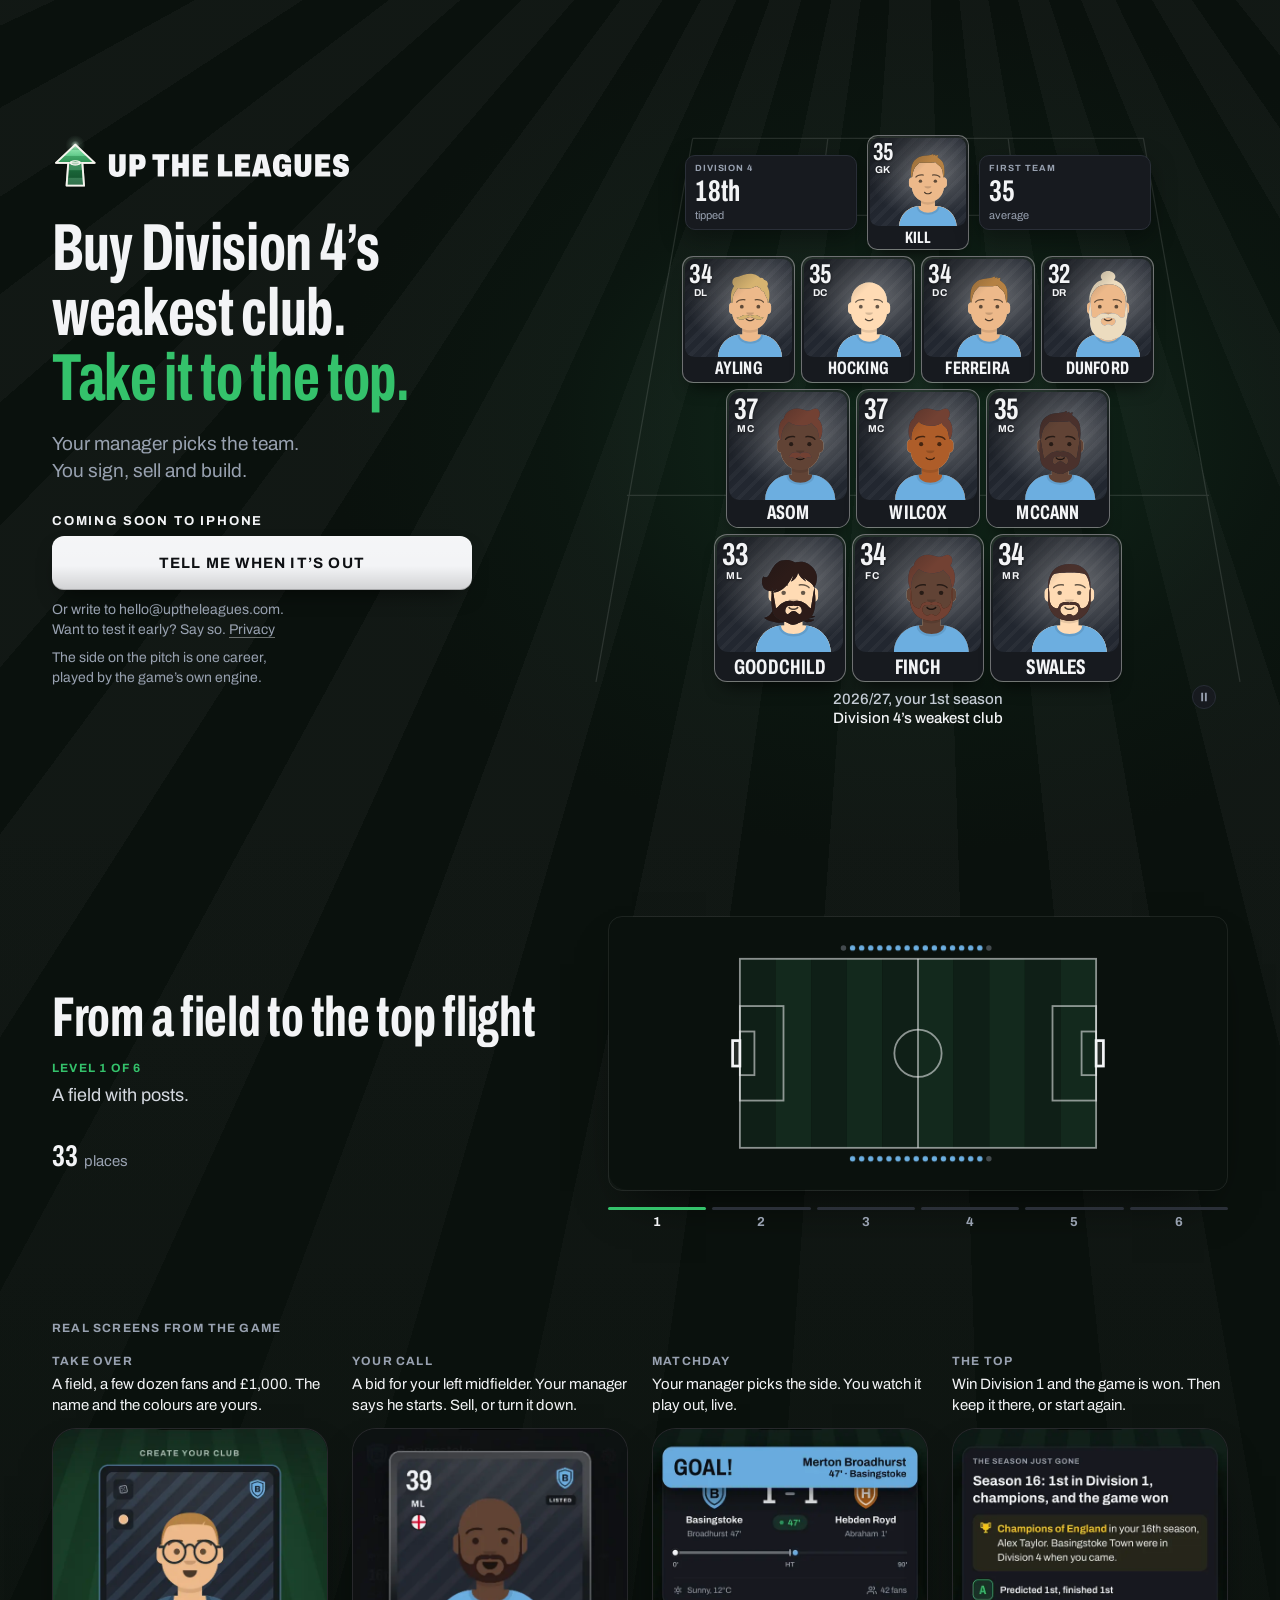
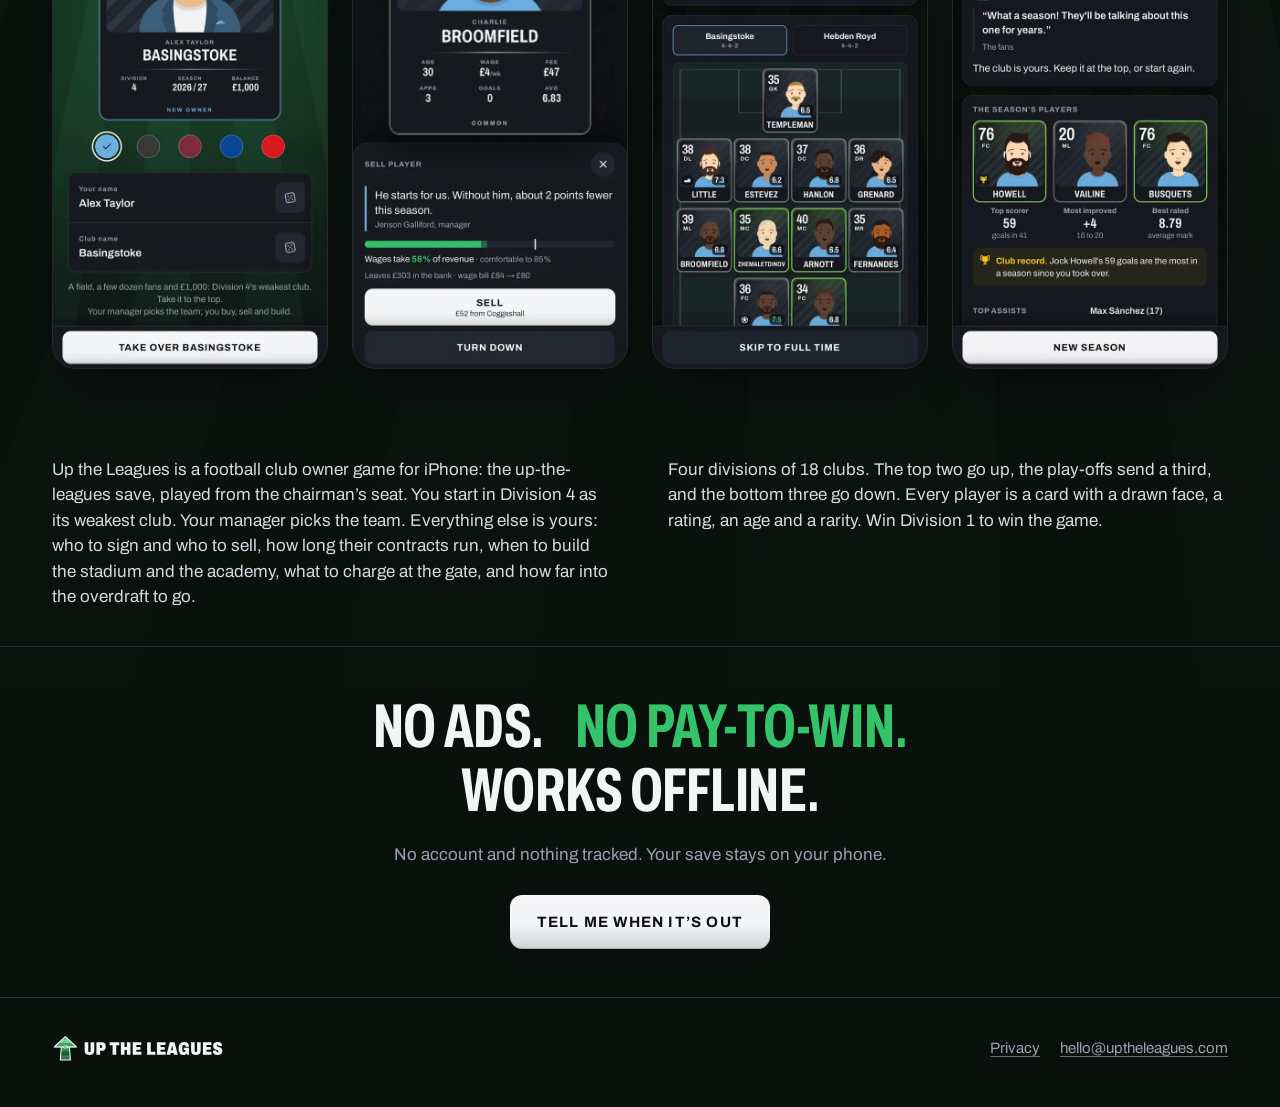
==== commit ebe8d060: "The hero's cards stand under the game's floodlight: each band's hue at one lightness behind the head" ====
--- a/index.html
+++ b/index.html
@@ -12,7 +12,7 @@
 <link rel="icon" href="assets/favicon-64.png" sizes="64x64" type="image/png">
 <link rel="apple-touch-icon" href="assets/apple-touch-icon.png">
 <link rel="preload" href="assets/archivo.woff2" as="font" type="font/woff2" crossorigin>
-<style>@font-face{font-family:Archivo;src:url(assets/archivo.woff2) format("woff2");font-weight:400 900;font-stretch:62% 100%;font-display:swap}:root{color-scheme:dark;--bg:#0e1013;--quiet:#0a110d;--surface:#171a1f;--surface2:#222730;--line:#2a2f38;--text:#f3f4f6;--muted:#98a1b0;--up:#34c26b;--sky:#56b4e9;--gold:#f5c518;--chalk:rgb(255 255 255 / 0.11);--gutter:20px;--fade:2400px}*,*::before,*::after{box-sizing:border-box}html{-webkit-text-size-adjust:100%;text-size-adjust:100%}body{margin:0;min-height:100vh;color:var(--text);font:400 17px/1.5 Archivo,system-ui,-apple-system,"Segoe UI",Roboto,sans-serif;background:linear-gradient(180deg,rgb(10 17 13 / 0) calc(var(--fade) / 3),var(--quiet) var(--fade)),repeating-conic-gradient(from 180deg at 50% -400px,rgb(255 255 255 / 0.03) 0deg 4.07deg,transparent 4.07deg 8.14deg),var(--quiet);-webkit-font-smoothing:antialiased;-moz-osx-font-smoothing:grayscale}img,video{display:block;max-width:100%}a{color:inherit;text-decoration-color:rgb(243 244 246 / 0.4);text-underline-offset:0.18em}a:hover{text-decoration-color:currentColor}:focus-visible{outline:3px solid var(--sky);outline-offset:3px}.wrap{width:100%;max-width:1120px;margin:0 auto;padding:0 var(--gutter)}p,li{text-wrap:pretty}.vh{position:absolute;width:1px;height:1px;margin:-1px;overflow:hidden;clip-path:inset(50%);white-space:nowrap}.eyebrow{margin:0;color:var(--muted);font-size:12px;font-weight:700;letter-spacing:0.1em;line-height:1.3;text-transform:uppercase}.display{font-stretch:62%;font-weight:700;letter-spacing:-0.005em;line-height:1.04}.hero{--halfway:66px;position:relative;overflow:hidden;padding:max(20px,env(safe-area-inset-top)) 0 156px;background:linear-gradient(180deg,rgb(14 16 19 / 0.55),rgb(14 16 19 / 0) 22%),radial-gradient(ellipse 85% 46% at 50% 54%,#24603d,rgb(27 74 47 / 0.85) 30%,rgb(17 48 31 / 0.5) 62%,rgb(10 23 16 / 0) 100%)}.hero::before,.hero::after{content:"";position:absolute;left:50%;pointer-events:none}.hero::before{bottom:var(--halfway);width:100vw;height:0;border-top:1.5px solid var(--chalk);transform:translateX(-50%)}.hero::after{bottom:var(--halfway);width:min(68vw,420px);aspect-ratio:5 / 2;border:1.5px solid var(--chalk);border-radius:50%;transform:translate(-50%,50%)}.hero .wrap{display:grid;gap:12px;justify-items:center;text-align:center}.lockup{margin:0;width:min(76vw,300px)}.lockup img{width:100%;height:auto}.headline{margin:2px 0 0;max-width:13em;font-size:clamp(28px,8vw,60px);text-wrap:balance}.headline span{color:var(--up)}.sub{margin:-4px 0 0;max-width:22em;color:var(--muted);font-size:16px;line-height:1.45;text-wrap:balance}.moment{position:relative;margin:2px 0 0;height:clamp(196px,calc(100svh - 344px),420px);aspect-ratio:2 / 3;border:1px solid rgb(255 255 255 / 0.08);border-radius:22px;overflow:hidden;background:#0b0f0d;box-shadow:0 30px 60px -20px rgb(0 0 0 / 0.7),0 0 80px rgb(52 194 107 / 0.12)}.moment video,.moment img{width:100%;height:100%;object-fit:cover}.moment .still{display:none}@media (prefers-reduced-motion:reduce){.moment video{display:none}.moment .still{display:block}}.signup{width:100%;max-width:420px;margin:4px 0 0;display:grid;gap:8px;text-align:left}.signup .eyebrow{text-align:center;color:var(--text);font-size:13px;letter-spacing:0.14em}.field{display:grid;gap:1px;padding:10px 16px 8px;border:1px solid var(--line);border-radius:14px;background:var(--surface)}.field:focus-within{border-color:var(--sky);box-shadow:0 0 0 1px var(--sky)}.field label{color:var(--muted);font-size:13px;font-weight:600;letter-spacing:0.04em}.field input{width:100%;min-width:0;margin:0;padding:2px 0 4px;border:0;background:none;color:var(--text);font:600 19px/1.3 Archivo,system-ui,sans-serif;outline:none}.field input::placeholder{color:#7d8696;opacity:1}.tick{display:flex;align-items:center;gap:12px;min-height:44px;padding:0 4px;cursor:pointer;font-weight:600}.tick input{appearance:none;-webkit-appearance:none;flex:none;display:grid;place-content:center;width:26px;height:26px;margin:0;border:2px solid var(--muted);border-radius:8px;background:var(--surface);cursor:pointer}.tick input::before{content:"";width:12px;height:7px;margin-top:-3px;border:solid var(--bg);border-width:0 0 3px 3px;transform:rotate(-45deg) scale(0);transition:transform 120ms ease-out}.tick input:checked{border-color:var(--up);background:var(--up)}.tick input:checked::before{transform:rotate(-45deg) scale(1)}.tick input:focus-visible{outline-offset:2px}.button{display:flex;align-items:center;justify-content:center;width:100%;min-height:54px;margin:0;padding:8px 16px;border:0;border-radius:12px;background:linear-gradient(180deg,rgb(255 255 255 / 0.16),rgb(255 255 255 / 0) 55%,rgb(0 0 0 / 0.14)),var(--text);box-shadow:inset 0 1px 0 rgb(255 255 255 / 0.22),inset 0 -1px 0 rgb(0 0 0 / 0.2),0 10px 24px -12px rgb(0 0 0 / 0.8);color:var(--bg);font:700 15px/1.2 Archivo,system-ui,sans-serif;letter-spacing:0.08em;text-transform:uppercase;text-decoration:none;cursor:pointer;transition:transform 160ms cubic-bezier(0.2,1.4,0.4,1),filter 120ms}.button:active{transform:scale(0.97);filter:brightness(0.9);transition-duration:60ms}.fine{margin:2px 0 0;color:var(--muted);font-size:14px;line-height:1.45;text-align:center;text-wrap:balance}section{padding:56px 0}main>section:first-child{padding-top:24px}.section-head{display:grid;gap:10px;margin-bottom:28px}.section-head h2{margin:0;font-size:clamp(30px,7.4vw,48px)}.lede{max-width:38em;margin:0;color:#d5d9e0}.section-head .eyebrow{margin-top:22px}.moments{display:grid;gap:36px;margin:0;padding:0;list-style:none}.moments figure{margin:0}.moments img{width:100%;height:auto;aspect-ratio:4 / 5;border:1px solid rgb(255 255 255 / 0.08);border-radius:18px;background:var(--bg);box-shadow:0 24px 48px -24px rgb(0 0 0 / 0.8)}.moments figcaption{display:grid;gap:6px;padding:16px 4px 0}.moments figcaption p{margin:0;font-size:17px}.promises{text-align:center;border-top:1px solid var(--line)}.promises ul{display:flex;flex-wrap:wrap;justify-content:center;gap:0 0.5em;margin:0 auto;padding:0;list-style:none;font-size:clamp(38px,11vw,76px);text-transform:uppercase}.promises li:nth-child(even){color:var(--up)}.promises li:nth-child(-n + 2){order:1}.promises ul::after{content:"";flex-basis:100%;order:2}.promises li:nth-child(n + 3){order:3}.promises p{max-width:30em;margin:18px auto 28px;color:var(--muted)}.promises .button{width:auto;min-width:260px;display:inline-flex}footer{padding:28px 0 max(36px,env(safe-area-inset-bottom));border-top:1px solid var(--line);color:var(--muted);font-size:15px}footer .wrap{display:flex;flex-wrap:wrap;gap:10px 24px;align-items:center;justify-content:space-between}footer img{width:172px;height:auto}footer nav{display:flex;flex-wrap:wrap;gap:8px 20px}footer a{display:inline-block;padding:10px 0}.doc{--fade:640px}.doc header .wrap,.doc main,.doc footer .wrap{max-width:744px}.doc header{padding:max(28px,env(safe-area-inset-top)) 0 0}.doc header img{width:203px;height:auto}.doc main{padding-top:36px;padding-bottom:64px}.doc h1{margin:8px 0 6px;font-size:clamp(40px,10vw,60px)}.doc h2{margin:40px 0 8px;font-size:28px}.doc p,.doc li{color:#d5d9e0}.doc ul{padding-left:1.2em}.doc li + li{margin-top:6px}.doc .summary{margin:20px 0 0;padding:16px 18px;border:1px solid var(--line);border-radius:14px;background:var(--surface);color:var(--text)}@media (min-width:720px){:root{--gutter:32px}.moments{grid-template-columns:repeat(2,minmax(0,1fr));gap:48px 32px}}@media (min-width:1000px){.hero{--halfway:100px;padding:56px 0 224px;background:linear-gradient(180deg,rgb(14 16 19 / 0.55),rgb(14 16 19 / 0) 22%),radial-gradient(ellipse 52% 62% at 72% 48%,#24603d,rgb(27 74 47 / 0.85) 30%,rgb(17 48 31 / 0.5) 62%,rgb(10 23 16 / 0) 100%)}.hero .wrap{grid-template-columns:minmax(0,1fr) auto;grid-template-areas:"lockup moment" "headline moment" "sub moment" "signup moment";grid-template-rows:auto auto auto 1fr;gap:0 64px;justify-items:start;text-align:left}.lockup{grid-area:lockup;width:400px;margin-top:12px}.headline{grid-area:headline;margin-top:40px;font-size:64px}.sub{grid-area:sub;margin-top:18px;font-size:19px}.moment{grid-area:moment;align-self:center;margin:0;height:min(640px,76vh)}.signup{grid-area:signup;align-self:start;margin-top:36px}.signup .eyebrow,.fine{text-align:left}.section-head{max-width:976px;margin-inline:auto}.moments{grid-template-columns:repeat(2,minmax(0,440px));justify-content:center;gap:64px 96px}section{padding:80px 0}main>section:first-child{padding-top:32px}}[hidden]{display:none !important}.wrap{max-width:1240px}:root{--axis:calc(100% - max((100% - 1240px) / 2,0px) - 342px)}.hero{--lit:0.35;padding:max(14px,env(safe-area-inset-top)) 0 28px;background:none;isolation:isolate}.hero::before,.hero::after{content:none}.hero .pool{position:absolute;inset:0;z-index:-1;pointer-events:none;background:radial-gradient(ellipse 90% 44% at 50% 55%,#24603d,rgb(27 74 47 / 0.85) 30%,rgb(17 48 31 / 0.5) 62%,rgb(10 23 16 / 0) 100%);opacity:var(--lit);transition:opacity 900ms ease}.hero[data-lit="4"]{--lit:0.32}.hero[data-lit="3"]{--lit:0.5}.hero[data-lit="2"]{--lit:0.72}.hero[data-lit="1"]{--lit:1}.hero .wrap{display:grid;gap:10px;justify-items:center;text-align:center;padding-inline:12px}.pitch-copy{display:grid;gap:8px;justify-items:center;padding-inline:8px}.lockup{width:min(56vw,210px);margin:0}.headline{margin:0;max-width:none;font-size:clamp(32px,11.4vw,46px);line-height:1;text-wrap:initial}.headline span{display:block;color:inherit;text-wrap:balance}.headline .up{color:var(--up)}.sub{margin:0;font-size:clamp(13px,3.6vw,15px);line-height:1.35}.climb{--room:calc(100svh - 340px);--b:min(calc((100vw - 42px) / 3.44),max(var(--floor,58px),calc((var(--room) - 62px) / 4.04)),118px);width:100%;margin:0;display:grid;gap:4px;justify-items:center}.xi{position:relative;display:grid;gap:6px;justify-items:center;width:100%;padding:2px 0 0}.chalk{position:absolute;inset:0 -12px;width:calc(100% + 24px);height:100%;overflow:visible;pointer-events:none}.chalk path{fill:none;stroke:rgb(255 255 255 / calc(0.08 + 0.1 * var(--lit)));stroke-width:1.25;vector-effect:non-scaling-stroke;transition:stroke 900ms ease}.row{position:relative;display:flex;gap:6px;justify-content:center;--w:var(--b)}.row.gk{--w:calc(var(--b) * 0.78);width:100%;justify-content:center;gap:10px;align-items:center}.row:nth-of-type(2){--w:calc(var(--b) * 0.86)}.row:nth-of-type(3){--w:calc(var(--b) * 0.94)}.row:nth-of-type(4){--w:var(--b)}.mini{--art:calc(var(--w) - 7px);width:var(--w);padding:2px 2px 0;border:1.5px solid color-mix(in srgb,var(--c) 100%,transparent);border-radius:calc(var(--w) * 0.1);background:linear-gradient(170deg,var(--wash),#171a1f 46%);box-shadow:0 12px 18px -10px rgb(0 0 0 / 0.75)}.mini.r0{border-color:color-mix(in srgb,var(--c) 55%,transparent)}.mini.r1{box-shadow:0 0 10px color-mix(in srgb,var(--c) 18%,transparent),0 12px 18px -10px rgb(0 0 0 / 0.75)}.mini.r2{box-shadow:0 0 14px color-mix(in srgb,var(--c) 32%,transparent),0 12px 18px -10px rgb(0 0 0 / 0.75)}.mini.r3{box-shadow:0 0 18px color-mix(in srgb,var(--c) 42%,transparent),0 12px 18px -10px rgb(0 0 0 / 0.75)}.mini.r4{box-shadow:0 0 24px color-mix(in srgb,var(--c) 55%,transparent),0 12px 18px -10px rgb(0 0 0 / 0.75)}.art{position:relative;height:calc(var(--art) * 0.92);overflow:hidden;border-radius:calc(var(--w) * 0.1 - 2px);background:radial-gradient(120% 85% at 50% 0%,var(--back),transparent 72%),repeating-linear-gradient(135deg,var(--stripe) 0 4px,transparent 4px 10px),#222730}.av{position:absolute;width:calc(var(--art) * 0.79);height:calc(var(--art) * 0.8374);left:calc(var(--art) * 0.61 - var(--art) * 0.395);bottom:calc(var(--art) * -0.0276)}.av svg{display:block;width:100%;height:100%}.eyes{transform-box:fill-box;transform-origin:center}.sh{position:absolute;inset:0;background:linear-gradient(135deg,rgb(14 16 19 / 0.7),transparent 45%)}.cn{position:absolute;left:4%;top:1%;display:grid;justify-items:center}.rt{display:block;font-size:calc(var(--w) * 0.24);font-stretch:62%;font-weight:700;line-height:1.08;letter-spacing:-0.5px;font-variant-numeric:tabular-nums;text-shadow:0 1px 3px rgb(0 0 0 / 0.6)}.ps{margin-top:-2px;font-size:clamp(6.5px,calc(var(--w) * 0.1),10px);font-weight:700;line-height:1.2;letter-spacing:0.6px;text-transform:uppercase;text-shadow:0 1px 3px rgb(0 0 0 / 0.6)}.pl{display:flex;justify-content:center;align-items:center;min-height:calc(var(--w) * 0.22);padding-inline:1px}.pl span{font-size:min(calc(var(--w) * 0.16),calc(var(--w) * 1.5 / var(--n)));font-stretch:62%;font-weight:700;letter-spacing:0.2px;line-height:1.1;text-transform:uppercase;white-space:nowrap}.mini.r4 .art::after{content:"";position:absolute;inset:0;background:linear-gradient(115deg,transparent 38%,rgb(255 244 200 / 0.22) 50%,transparent 62%);background-size:260% 100%;animation:sheen 3.6s ease-in-out infinite}@keyframes sheen{0%{background-position:120% 0}60%,100%{background-position:-60% 0}}.mr{opacity:var(--rest,1)}.mp{opacity:var(--joy,0)}.climb.pleased{--rest:0;--joy:1}.tile{flex:1 1 0;min-width:0;max-width:calc(var(--b) * 1.3);display:grid;gap:1px;justify-items:start;padding:7px 9px;border:1px solid var(--line);border-radius:10px;background:var(--surface);box-shadow:0 8px 24px rgb(0 0 0 / 0.35);text-align:left}.tile .k,.tile .n{color:var(--muted);white-space:nowrap}.tile .k{font-size:9px;font-weight:700;letter-spacing:0.1em;line-height:11px;text-transform:uppercase}.tile b{font-size:clamp(20px,calc(var(--b) * 0.3),30px);font-stretch:62%;font-weight:700;line-height:1.1;font-variant-numeric:tabular-nums}.tile .n{font-size:11px;line-height:13px}.hero[data-won="1"] .tile b{color:var(--gold)}.status{position:relative;width:100%;padding-block:4px 2px;text-align:center}.line{min-height:2.6em;margin:0;color:var(--text);font-size:14px;font-weight:500;line-height:1.3;text-wrap:balance}.line b{display:block;color:#c4cbd4;font-weight:500}.line .up{color:var(--up);font-weight:600}.line .won{color:var(--gold);font-weight:700}.toggle{position:absolute;top:-11px;right:2px;display:grid;place-items:center;width:44px;height:44px;padding:0;border:0;background:none;color:var(--muted);cursor:pointer}.toggle svg{width:24px;height:24px}.toggle circle{fill:var(--surface);stroke:var(--line)}.toggle path{fill:currentColor;display:none}.toggle[data-state="pause"] .i-pause,.toggle[data-state="play"] .i-play,.toggle[data-state="replay"] .i-replay{display:block}.signup{max-width:420px;gap:6px;margin:0;padding-inline:8px}.signup .eyebrow{font-size:12px}.fine{padding-block:2px 0}.fine.real{margin-top:0;padding-bottom:6px;color:var(--muted)}footer a{padding:11px 0}.fine a{display:inline-block;padding-block:12px;margin-block:-12px}section{padding:44px 0}main>section:first-child{padding-top:28px}.build .wrap{display:grid;gap:18px}.build-copy{display:grid;gap:6px}.build-copy h2{margin:0 0 8px;font-size:clamp(34px,9.6vw,56px);text-wrap:balance}.g-level{color:var(--up)}.g-says{min-height:2.9em;margin:0;color:#d5d9e0;font-size:18px;line-height:1.45;text-wrap:pretty}.g-places{display:flex;gap:6px;align-items:baseline;margin:0;color:var(--muted);font-size:15px}.g-places b{color:var(--text);font-size:30px;font-variant-numeric:tabular-nums}#ground:empty{display:none}#ground{display:block;width:100%;height:auto;border:1px solid rgb(255 255 255 / 0.08);border-radius:14px;box-shadow:0 24px 48px -24px rgb(0 0 0 / 0.8)}#ground .rise{animation:rise 460ms cubic-bezier(0.2,0.9,0.3,1) both;transform-box:fill-box;transform-origin:center}#ground .fans{animation:fans 700ms ease-out both}@keyframes rise{from{opacity:0;transform:scale(0.94)}}@keyframes fans{from{opacity:0}}.g-steps{display:grid;grid-template-columns:repeat(6,1fr);gap:6px;margin-top:10px}.g-step{position:relative;height:44px;padding:0;border:0;background:none;color:var(--muted);font:700 13px/1 Archivo,system-ui,sans-serif;cursor:pointer}.g-step::before{content:"";position:absolute;inset:6px 0 auto;height:3px;border-radius:2px;background:var(--line);transition:background 200ms}.g-step.built::before{background:var(--up)}.g-step[aria-pressed="true"]{color:var(--text)}.screens{padding-top:12px;padding-bottom:8px}.screens>.wrap{margin-bottom:16px}.shots{display:flex;gap:14px;margin:0;padding:2px var(--gutter) 16px;list-style:none;overflow-x:auto;overscroll-behavior-x:contain;scroll-snap-type:x mandatory;scroll-padding-inline:var(--gutter);scrollbar-width:none}.shots::-webkit-scrollbar{display:none}.shots li{flex:0 0 min(76vw,300px);scroll-snap-align:start}.shots figure{display:grid;gap:12px;height:100%;margin:0;grid-template-rows:1fr auto}.shots figcaption{display:grid;gap:4px;align-content:start}.shots figcaption p{margin:0;font-size:15px;line-height:1.4}.shots img{width:100%;height:auto;aspect-ratio:600 / 1176;border:1px solid rgb(255 255 255 / 0.1);border-radius:24px;background:var(--bg);box-shadow:0 24px 48px -24px rgb(0 0 0 / 0.8)}.about{padding-bottom:36px}.about .wrap{display:grid;gap:12px}.lede{max-width:38em}.promises{padding-block:48px}@media (min-width:1000px){.hero{padding:44px 0 40px;min-height:min(100svh,860px);display:grid;align-items:center}.hero .pool{background:radial-gradient(ellipse 46% 49% at var(--axis) 50%,#24603d,rgb(27 74 47 / 0.85) 30%,rgb(17 48 31 / 0.5) 62%,rgb(10 23 16 / 0) 100%)}.hero .wrap{grid-template-columns:minmax(0,1fr) minmax(0,min(620px,52vw));grid-template-areas:"copy climb" "signup climb";grid-template-rows:auto 1fr;gap:0 56px;justify-items:start;text-align:left;padding-inline:var(--gutter)}.pitch-copy{grid-area:copy;justify-items:start;padding:0;gap:18px}.lockup{grid-area:auto;width:300px;margin:0}.headline{grid-area:auto;margin:0;font-size:clamp(54px,5.2vw,74px);line-height:0.98}.sub{grid-area:auto;margin:0;font-size:19px;line-height:1.45}.climb{grid-area:climb;--b:min(132px,calc((100svh - 150px) / 4.1),calc((52vw - 24px) / 4));text-align:center}.status{padding-inline:44px}.line{min-height:2.6em;font-size:15px}.signup{grid-area:signup;align-self:start;margin-top:28px;padding:0}.signup .eyebrow{font-size:13px}.build .wrap{grid-template-columns:minmax(0,1fr) minmax(0,min(620px,52vw));gap:0 56px;align-items:center}.shots{justify-content:space-between;gap:24px;overflow:visible;max-width:1240px;margin-inline:auto;padding-inline:var(--gutter)}.shots li{flex:1 1 0;min-width:0}.about .wrap{grid-template-columns:repeat(2,minmax(0,1fr));gap:40px 56px}.lede{max-width:none}section{padding:64px 0}main>section:first-child{padding-top:56px}}@media (prefers-reduced-motion:reduce){#ground .rise,#ground .fans,.mini.r4 .art::after{animation:none}.hero .pool,.chalk path{transition:none}}@media (min-width:1000px){body{background:linear-gradient(180deg,rgb(10 17 13 / 0) calc(var(--fade) / 3),var(--quiet) var(--fade)),repeating-conic-gradient(from 180deg at var(--axis) -400px,rgb(255 255 255 / 0.03) 0deg 4.07deg,transparent 4.07deg 8.14deg),var(--quiet)}}.promises ul{font-size:clamp(34px,9.8vw,62px)}@media (max-width:359px){.tile{padding:6px 7px}.tile .k{font-size:8px;letter-spacing:0.06em}.line{font-size:12.5px}}@media (max-height:600px) and (max-width:999px){.sub{display:none}.climb{--room:calc(100svh - 296px);--floor:52px}.lockup{width:168px}}</style>
+<style>@font-face{font-family:Archivo;src:url(assets/archivo.woff2) format("woff2");font-weight:400 900;font-stretch:62% 100%;font-display:swap}:root{color-scheme:dark;--bg:#0e1013;--quiet:#0a110d;--surface:#171a1f;--surface2:#222730;--line:#2a2f38;--text:#f3f4f6;--muted:#98a1b0;--up:#34c26b;--sky:#56b4e9;--gold:#f5c518;--chalk:rgb(255 255 255 / 0.11);--gutter:20px;--fade:2400px}*,*::before,*::after{box-sizing:border-box}html{-webkit-text-size-adjust:100%;text-size-adjust:100%}body{margin:0;min-height:100vh;color:var(--text);font:400 17px/1.5 Archivo,system-ui,-apple-system,"Segoe UI",Roboto,sans-serif;background:linear-gradient(180deg,rgb(10 17 13 / 0) calc(var(--fade) / 3),var(--quiet) var(--fade)),repeating-conic-gradient(from 180deg at 50% -400px,rgb(255 255 255 / 0.03) 0deg 4.07deg,transparent 4.07deg 8.14deg),var(--quiet);-webkit-font-smoothing:antialiased;-moz-osx-font-smoothing:grayscale}img,video{display:block;max-width:100%}a{color:inherit;text-decoration-color:rgb(243 244 246 / 0.4);text-underline-offset:0.18em}a:hover{text-decoration-color:currentColor}:focus-visible{outline:3px solid var(--sky);outline-offset:3px}.wrap{width:100%;max-width:1120px;margin:0 auto;padding:0 var(--gutter)}p,li{text-wrap:pretty}.vh{position:absolute;width:1px;height:1px;margin:-1px;overflow:hidden;clip-path:inset(50%);white-space:nowrap}.eyebrow{margin:0;color:var(--muted);font-size:12px;font-weight:700;letter-spacing:0.1em;line-height:1.3;text-transform:uppercase}.display{font-stretch:62%;font-weight:700;letter-spacing:-0.005em;line-height:1.04}.hero{--halfway:66px;position:relative;overflow:hidden;padding:max(20px,env(safe-area-inset-top)) 0 156px;background:linear-gradient(180deg,rgb(14 16 19 / 0.55),rgb(14 16 19 / 0) 22%),radial-gradient(ellipse 85% 46% at 50% 54%,#24603d,rgb(27 74 47 / 0.85) 30%,rgb(17 48 31 / 0.5) 62%,rgb(10 23 16 / 0) 100%)}.hero::before,.hero::after{content:"";position:absolute;left:50%;pointer-events:none}.hero::before{bottom:var(--halfway);width:100vw;height:0;border-top:1.5px solid var(--chalk);transform:translateX(-50%)}.hero::after{bottom:var(--halfway);width:min(68vw,420px);aspect-ratio:5 / 2;border:1.5px solid var(--chalk);border-radius:50%;transform:translate(-50%,50%)}.hero .wrap{display:grid;gap:12px;justify-items:center;text-align:center}.lockup{margin:0;width:min(76vw,300px)}.lockup img{width:100%;height:auto}.headline{margin:2px 0 0;max-width:13em;font-size:clamp(28px,8vw,60px);text-wrap:balance}.headline span{color:var(--up)}.sub{margin:-4px 0 0;max-width:22em;color:var(--muted);font-size:16px;line-height:1.45;text-wrap:balance}.moment{position:relative;margin:2px 0 0;height:clamp(196px,calc(100svh - 344px),420px);aspect-ratio:2 / 3;border:1px solid rgb(255 255 255 / 0.08);border-radius:22px;overflow:hidden;background:#0b0f0d;box-shadow:0 30px 60px -20px rgb(0 0 0 / 0.7),0 0 80px rgb(52 194 107 / 0.12)}.moment video,.moment img{width:100%;height:100%;object-fit:cover}.moment .still{display:none}@media (prefers-reduced-motion:reduce){.moment video{display:none}.moment .still{display:block}}.signup{width:100%;max-width:420px;margin:4px 0 0;display:grid;gap:8px;text-align:left}.signup .eyebrow{text-align:center;color:var(--text);font-size:13px;letter-spacing:0.14em}.field{display:grid;gap:1px;padding:10px 16px 8px;border:1px solid var(--line);border-radius:14px;background:var(--surface)}.field:focus-within{border-color:var(--sky);box-shadow:0 0 0 1px var(--sky)}.field label{color:var(--muted);font-size:13px;font-weight:600;letter-spacing:0.04em}.field input{width:100%;min-width:0;margin:0;padding:2px 0 4px;border:0;background:none;color:var(--text);font:600 19px/1.3 Archivo,system-ui,sans-serif;outline:none}.field input::placeholder{color:#7d8696;opacity:1}.tick{display:flex;align-items:center;gap:12px;min-height:44px;padding:0 4px;cursor:pointer;font-weight:600}.tick input{appearance:none;-webkit-appearance:none;flex:none;display:grid;place-content:center;width:26px;height:26px;margin:0;border:2px solid var(--muted);border-radius:8px;background:var(--surface);cursor:pointer}.tick input::before{content:"";width:12px;height:7px;margin-top:-3px;border:solid var(--bg);border-width:0 0 3px 3px;transform:rotate(-45deg) scale(0);transition:transform 120ms ease-out}.tick input:checked{border-color:var(--up);background:var(--up)}.tick input:checked::before{transform:rotate(-45deg) scale(1)}.tick input:focus-visible{outline-offset:2px}.button{display:flex;align-items:center;justify-content:center;width:100%;min-height:54px;margin:0;padding:8px 16px;border:0;border-radius:12px;background:linear-gradient(180deg,rgb(255 255 255 / 0.16),rgb(255 255 255 / 0) 55%,rgb(0 0 0 / 0.14)),var(--text);box-shadow:inset 0 1px 0 rgb(255 255 255 / 0.22),inset 0 -1px 0 rgb(0 0 0 / 0.2),0 10px 24px -12px rgb(0 0 0 / 0.8);color:var(--bg);font:700 15px/1.2 Archivo,system-ui,sans-serif;letter-spacing:0.08em;text-transform:uppercase;text-decoration:none;cursor:pointer;transition:transform 160ms cubic-bezier(0.2,1.4,0.4,1),filter 120ms}.button:active{transform:scale(0.97);filter:brightness(0.9);transition-duration:60ms}.fine{margin:2px 0 0;color:var(--muted);font-size:14px;line-height:1.45;text-align:center;text-wrap:balance}section{padding:56px 0}main>section:first-child{padding-top:24px}.section-head{display:grid;gap:10px;margin-bottom:28px}.section-head h2{margin:0;font-size:clamp(30px,7.4vw,48px)}.lede{max-width:38em;margin:0;color:#d5d9e0}.section-head .eyebrow{margin-top:22px}.moments{display:grid;gap:36px;margin:0;padding:0;list-style:none}.moments figure{margin:0}.moments img{width:100%;height:auto;aspect-ratio:4 / 5;border:1px solid rgb(255 255 255 / 0.08);border-radius:18px;background:var(--bg);box-shadow:0 24px 48px -24px rgb(0 0 0 / 0.8)}.moments figcaption{display:grid;gap:6px;padding:16px 4px 0}.moments figcaption p{margin:0;font-size:17px}.promises{text-align:center;border-top:1px solid var(--line)}.promises ul{display:flex;flex-wrap:wrap;justify-content:center;gap:0 0.5em;margin:0 auto;padding:0;list-style:none;font-size:clamp(38px,11vw,76px);text-transform:uppercase}.promises li:nth-child(even){color:var(--up)}.promises li:nth-child(-n + 2){order:1}.promises ul::after{content:"";flex-basis:100%;order:2}.promises li:nth-child(n + 3){order:3}.promises p{max-width:30em;margin:18px auto 28px;color:var(--muted)}.promises .button{width:auto;min-width:260px;display:inline-flex}footer{padding:28px 0 max(36px,env(safe-area-inset-bottom));border-top:1px solid var(--line);color:var(--muted);font-size:15px}footer .wrap{display:flex;flex-wrap:wrap;gap:10px 24px;align-items:center;justify-content:space-between}footer img{width:172px;height:auto}footer nav{display:flex;flex-wrap:wrap;gap:8px 20px}footer a{display:inline-block;padding:10px 0}.doc{--fade:640px}.doc header .wrap,.doc main,.doc footer .wrap{max-width:744px}.doc header{padding:max(28px,env(safe-area-inset-top)) 0 0}.doc header img{width:203px;height:auto}.doc main{padding-top:36px;padding-bottom:64px}.doc h1{margin:8px 0 6px;font-size:clamp(40px,10vw,60px)}.doc h2{margin:40px 0 8px;font-size:28px}.doc p,.doc li{color:#d5d9e0}.doc ul{padding-left:1.2em}.doc li + li{margin-top:6px}.doc .summary{margin:20px 0 0;padding:16px 18px;border:1px solid var(--line);border-radius:14px;background:var(--surface);color:var(--text)}@media (min-width:720px){:root{--gutter:32px}.moments{grid-template-columns:repeat(2,minmax(0,1fr));gap:48px 32px}}@media (min-width:1000px){.hero{--halfway:100px;padding:56px 0 224px;background:linear-gradient(180deg,rgb(14 16 19 / 0.55),rgb(14 16 19 / 0) 22%),radial-gradient(ellipse 52% 62% at 72% 48%,#24603d,rgb(27 74 47 / 0.85) 30%,rgb(17 48 31 / 0.5) 62%,rgb(10 23 16 / 0) 100%)}.hero .wrap{grid-template-columns:minmax(0,1fr) auto;grid-template-areas:"lockup moment" "headline moment" "sub moment" "signup moment";grid-template-rows:auto auto auto 1fr;gap:0 64px;justify-items:start;text-align:left}.lockup{grid-area:lockup;width:400px;margin-top:12px}.headline{grid-area:headline;margin-top:40px;font-size:64px}.sub{grid-area:sub;margin-top:18px;font-size:19px}.moment{grid-area:moment;align-self:center;margin:0;height:min(640px,76vh)}.signup{grid-area:signup;align-self:start;margin-top:36px}.signup .eyebrow,.fine{text-align:left}.section-head{max-width:976px;margin-inline:auto}.moments{grid-template-columns:repeat(2,minmax(0,440px));justify-content:center;gap:64px 96px}section{padding:80px 0}main>section:first-child{padding-top:32px}}[hidden]{display:none !important}.wrap{max-width:1240px}:root{--axis:calc(100% - max((100% - 1240px) / 2,0px) - 342px)}.hero{--lit:0.35;padding:max(14px,env(safe-area-inset-top)) 0 28px;background:none;isolation:isolate}.hero::before,.hero::after{content:none}.hero .pool{position:absolute;inset:0;z-index:-1;pointer-events:none;background:radial-gradient(ellipse 90% 44% at 50% 55%,#24603d,rgb(27 74 47 / 0.85) 30%,rgb(17 48 31 / 0.5) 62%,rgb(10 23 16 / 0) 100%);opacity:var(--lit);transition:opacity 900ms ease}.hero[data-lit="4"]{--lit:0.32}.hero[data-lit="3"]{--lit:0.5}.hero[data-lit="2"]{--lit:0.72}.hero[data-lit="1"]{--lit:1}.hero .wrap{display:grid;gap:10px;justify-items:center;text-align:center;padding-inline:12px}.pitch-copy{display:grid;gap:8px;justify-items:center;padding-inline:8px}.lockup{width:min(56vw,210px);margin:0}.headline{margin:0;max-width:none;font-size:clamp(32px,11.4vw,46px);line-height:1;text-wrap:initial}.headline span{display:block;color:inherit;text-wrap:balance}.headline .up{color:var(--up)}.sub{margin:0;font-size:clamp(13px,3.6vw,15px);line-height:1.35}.climb{--room:calc(100svh - 340px);--b:min(calc((100vw - 42px) / 3.44),max(var(--floor,58px),calc((var(--room) - 62px) / 4.04)),118px);width:100%;margin:0;display:grid;gap:4px;justify-items:center}.xi{position:relative;display:grid;gap:6px;justify-items:center;width:100%;padding:2px 0 0}.chalk{position:absolute;inset:0 -12px;width:calc(100% + 24px);height:100%;overflow:visible;pointer-events:none}.chalk path{fill:none;stroke:rgb(255 255 255 / calc(0.08 + 0.1 * var(--lit)));stroke-width:1.25;vector-effect:non-scaling-stroke;transition:stroke 900ms ease}.row{position:relative;display:flex;gap:6px;justify-content:center;--w:var(--b)}.row.gk{--w:calc(var(--b) * 0.78);width:100%;justify-content:center;gap:10px;align-items:center}.row:nth-of-type(2){--w:calc(var(--b) * 0.86)}.row:nth-of-type(3){--w:calc(var(--b) * 0.94)}.row:nth-of-type(4){--w:var(--b)}.mini{--art:calc(var(--w) - 7px);width:var(--w);padding:2px 2px 0;border:1.5px solid color-mix(in srgb,var(--c) 100%,transparent);border-radius:calc(var(--w) * 0.1);background:linear-gradient(170deg,var(--wash),#171a1f 46%);box-shadow:0 12px 18px -10px rgb(0 0 0 / 0.75)}.mini.r0{border-color:color-mix(in srgb,var(--c) 55%,transparent)}.mini.r1{box-shadow:0 0 10px color-mix(in srgb,var(--c) 18%,transparent),0 12px 18px -10px rgb(0 0 0 / 0.75)}.mini.r2{box-shadow:0 0 14px color-mix(in srgb,var(--c) 32%,transparent),0 12px 18px -10px rgb(0 0 0 / 0.75)}.mini.r3{box-shadow:0 0 18px color-mix(in srgb,var(--c) 42%,transparent),0 12px 18px -10px rgb(0 0 0 / 0.75)}.mini.r4{box-shadow:0 0 24px color-mix(in srgb,var(--c) 55%,transparent),0 12px 18px -10px rgb(0 0 0 / 0.75)}.mini.r0{--lamp:#bcbcbc73}.mini.r1{--lamp:#94cb6c73}.mini.r2{--lamp:#a1bded73}.mini.r3{--lamp:#d5aded73}.mini.r4{--lamp:#dcb90073}.art{position:relative;height:calc(var(--art) * 0.92);overflow:hidden;border-radius:calc(var(--w) * 0.1 - 2px);background:radial-gradient(62% 50% at 61% 42%,var(--lamp),transparent 100%),radial-gradient(120% 85% at 50% 0%,var(--back),transparent 72%),repeating-linear-gradient(135deg,var(--stripe) 0 4px,transparent 4px 10px),#222730}.av{position:absolute;width:calc(var(--art) * 0.79);height:calc(var(--art) * 0.8374);left:calc(var(--art) * 0.61 - var(--art) * 0.395);bottom:calc(var(--art) * -0.0276)}.av svg{display:block;width:100%;height:100%}.eyes{transform-box:fill-box;transform-origin:center}.sh{position:absolute;inset:0;background:linear-gradient(135deg,rgb(14 16 19 / 0.7),transparent 45%)}.cn{position:absolute;left:4%;top:1%;display:grid;justify-items:center}.rt{display:block;font-size:calc(var(--w) * 0.24);font-stretch:62%;font-weight:700;line-height:1.08;letter-spacing:-0.5px;font-variant-numeric:tabular-nums;text-shadow:0 1px 3px rgb(0 0 0 / 0.6)}.ps{margin-top:-2px;font-size:clamp(6.5px,calc(var(--w) * 0.1),10px);font-weight:700;line-height:1.2;letter-spacing:0.6px;text-transform:uppercase;text-shadow:0 1px 3px rgb(0 0 0 / 0.6)}.pl{display:flex;justify-content:center;align-items:center;min-height:calc(var(--w) * 0.22);padding-inline:1px}.pl span{font-size:min(calc(var(--w) * 0.16),calc(var(--w) * 1.5 / var(--n)));font-stretch:62%;font-weight:700;letter-spacing:0.2px;line-height:1.1;text-transform:uppercase;white-space:nowrap}.mini.r4 .art::after{content:"";position:absolute;inset:0;background:linear-gradient(115deg,transparent 38%,rgb(255 244 200 / 0.22) 50%,transparent 62%);background-size:260% 100%;animation:sheen 3.6s ease-in-out infinite}@keyframes sheen{0%{background-position:120% 0}60%,100%{background-position:-60% 0}}.mr{opacity:var(--rest,1)}.mp{opacity:var(--joy,0)}.climb.pleased{--rest:0;--joy:1}.tile{flex:1 1 0;min-width:0;max-width:calc(var(--b) * 1.3);display:grid;gap:1px;justify-items:start;padding:7px 9px;border:1px solid var(--line);border-radius:10px;background:var(--surface);box-shadow:0 8px 24px rgb(0 0 0 / 0.35);text-align:left}.tile .k,.tile .n{color:var(--muted);white-space:nowrap}.tile .k{font-size:9px;font-weight:700;letter-spacing:0.1em;line-height:11px;text-transform:uppercase}.tile b{font-size:clamp(20px,calc(var(--b) * 0.3),30px);font-stretch:62%;font-weight:700;line-height:1.1;font-variant-numeric:tabular-nums}.tile .n{font-size:11px;line-height:13px}.hero[data-won="1"] .tile b{color:var(--gold)}.status{position:relative;width:100%;padding-block:4px 2px;text-align:center}.line{min-height:2.6em;margin:0;color:var(--text);font-size:14px;font-weight:500;line-height:1.3;text-wrap:balance}.line b{display:block;color:#c4cbd4;font-weight:500}.line .up{color:var(--up);font-weight:600}.line .won{color:var(--gold);font-weight:700}.toggle{position:absolute;top:-11px;right:2px;display:grid;place-items:center;width:44px;height:44px;padding:0;border:0;background:none;color:var(--muted);cursor:pointer}.toggle svg{width:24px;height:24px}.toggle circle{fill:var(--surface);stroke:var(--line)}.toggle path{fill:currentColor;display:none}.toggle[data-state="pause"] .i-pause,.toggle[data-state="play"] .i-play,.toggle[data-state="replay"] .i-replay{display:block}.signup{max-width:420px;gap:6px;margin:0;padding-inline:8px}.signup .eyebrow{font-size:12px}.fine{padding-block:2px 0}.fine.real{margin-top:0;padding-bottom:6px;color:var(--muted)}footer a{padding:11px 0}.fine a{display:inline-block;padding-block:12px;margin-block:-12px}section{padding:44px 0}main>section:first-child{padding-top:28px}.build .wrap{display:grid;gap:18px}.build-copy{display:grid;gap:6px}.build-copy h2{margin:0 0 8px;font-size:clamp(34px,9.6vw,56px);text-wrap:balance}.g-level{color:var(--up)}.g-says{min-height:2.9em;margin:0;color:#d5d9e0;font-size:18px;line-height:1.45;text-wrap:pretty}.g-places{display:flex;gap:6px;align-items:baseline;margin:0;color:var(--muted);font-size:15px}.g-places b{color:var(--text);font-size:30px;font-variant-numeric:tabular-nums}#ground:empty{display:none}#ground{display:block;width:100%;height:auto;border:1px solid rgb(255 255 255 / 0.08);border-radius:14px;box-shadow:0 24px 48px -24px rgb(0 0 0 / 0.8)}#ground .rise{animation:rise 460ms cubic-bezier(0.2,0.9,0.3,1) both;transform-box:fill-box;transform-origin:center}#ground .fans{animation:fans 700ms ease-out both}@keyframes rise{from{opacity:0;transform:scale(0.94)}}@keyframes fans{from{opacity:0}}.g-steps{display:grid;grid-template-columns:repeat(6,1fr);gap:6px;margin-top:10px}.g-step{position:relative;height:44px;padding:0;border:0;background:none;color:var(--muted);font:700 13px/1 Archivo,system-ui,sans-serif;cursor:pointer}.g-step::before{content:"";position:absolute;inset:6px 0 auto;height:3px;border-radius:2px;background:var(--line);transition:background 200ms}.g-step.built::before{background:var(--up)}.g-step[aria-pressed="true"]{color:var(--text)}.screens{padding-top:12px;padding-bottom:8px}.screens>.wrap{margin-bottom:16px}.shots{display:flex;gap:14px;margin:0;padding:2px var(--gutter) 16px;list-style:none;overflow-x:auto;overscroll-behavior-x:contain;scroll-snap-type:x mandatory;scroll-padding-inline:var(--gutter);scrollbar-width:none}.shots::-webkit-scrollbar{display:none}.shots li{flex:0 0 min(76vw,300px);scroll-snap-align:start}.shots figure{display:grid;gap:12px;height:100%;margin:0;grid-template-rows:1fr auto}.shots figcaption{display:grid;gap:4px;align-content:start}.shots figcaption p{margin:0;font-size:15px;line-height:1.4}.shots img{width:100%;height:auto;aspect-ratio:600 / 1176;border:1px solid rgb(255 255 255 / 0.1);border-radius:24px;background:var(--bg);box-shadow:0 24px 48px -24px rgb(0 0 0 / 0.8)}.about{padding-bottom:36px}.about .wrap{display:grid;gap:12px}.lede{max-width:38em}.promises{padding-block:48px}@media (min-width:1000px){.hero{padding:44px 0 40px;min-height:min(100svh,860px);display:grid;align-items:center}.hero .pool{background:radial-gradient(ellipse 46% 49% at var(--axis) 50%,#24603d,rgb(27 74 47 / 0.85) 30%,rgb(17 48 31 / 0.5) 62%,rgb(10 23 16 / 0) 100%)}.hero .wrap{grid-template-columns:minmax(0,1fr) minmax(0,min(620px,52vw));grid-template-areas:"copy climb" "signup climb";grid-template-rows:auto 1fr;gap:0 56px;justify-items:start;text-align:left;padding-inline:var(--gutter)}.pitch-copy{grid-area:copy;justify-items:start;padding:0;gap:18px}.lockup{grid-area:auto;width:300px;margin:0}.headline{grid-area:auto;margin:0;font-size:clamp(54px,5.2vw,74px);line-height:0.98}.sub{grid-area:auto;margin:0;font-size:19px;line-height:1.45}.climb{grid-area:climb;--b:min(132px,calc((100svh - 150px) / 4.1),calc((52vw - 24px) / 4));text-align:center}.status{padding-inline:44px}.line{min-height:2.6em;font-size:15px}.signup{grid-area:signup;align-self:start;margin-top:28px;padding:0}.signup .eyebrow{font-size:13px}.build .wrap{grid-template-columns:minmax(0,1fr) minmax(0,min(620px,52vw));gap:0 56px;align-items:center}.shots{justify-content:space-between;gap:24px;overflow:visible;max-width:1240px;margin-inline:auto;padding-inline:var(--gutter)}.shots li{flex:1 1 0;min-width:0}.about .wrap{grid-template-columns:repeat(2,minmax(0,1fr));gap:40px 56px}.lede{max-width:none}section{padding:64px 0}main>section:first-child{padding-top:56px}}@media (prefers-reduced-motion:reduce){#ground .rise,#ground .fans,.mini.r4 .art::after{animation:none}.hero .pool,.chalk path{transition:none}}@media (min-width:1000px){body{background:linear-gradient(180deg,rgb(10 17 13 / 0) calc(var(--fade) / 3),var(--quiet) var(--fade)),repeating-conic-gradient(from 180deg at var(--axis) -400px,rgb(255 255 255 / 0.03) 0deg 4.07deg,transparent 4.07deg 8.14deg),var(--quiet)}}.promises ul{font-size:clamp(34px,9.8vw,62px)}@media (max-width:359px){.tile{padding:6px 7px}.tile .k{font-size:8px;letter-spacing:0.06em}.line{font-size:12.5px}}@media (max-height:600px) and (max-width:999px){.sub{display:none}.climb{--room:calc(100svh - 296px);--floor:52px}.lockup{width:168px}}</style>
 <script defer src="assets/climb.js"></script>
 <meta property="og:type" content="website">
 <meta property="og:site_name" content="Up the Leagues">
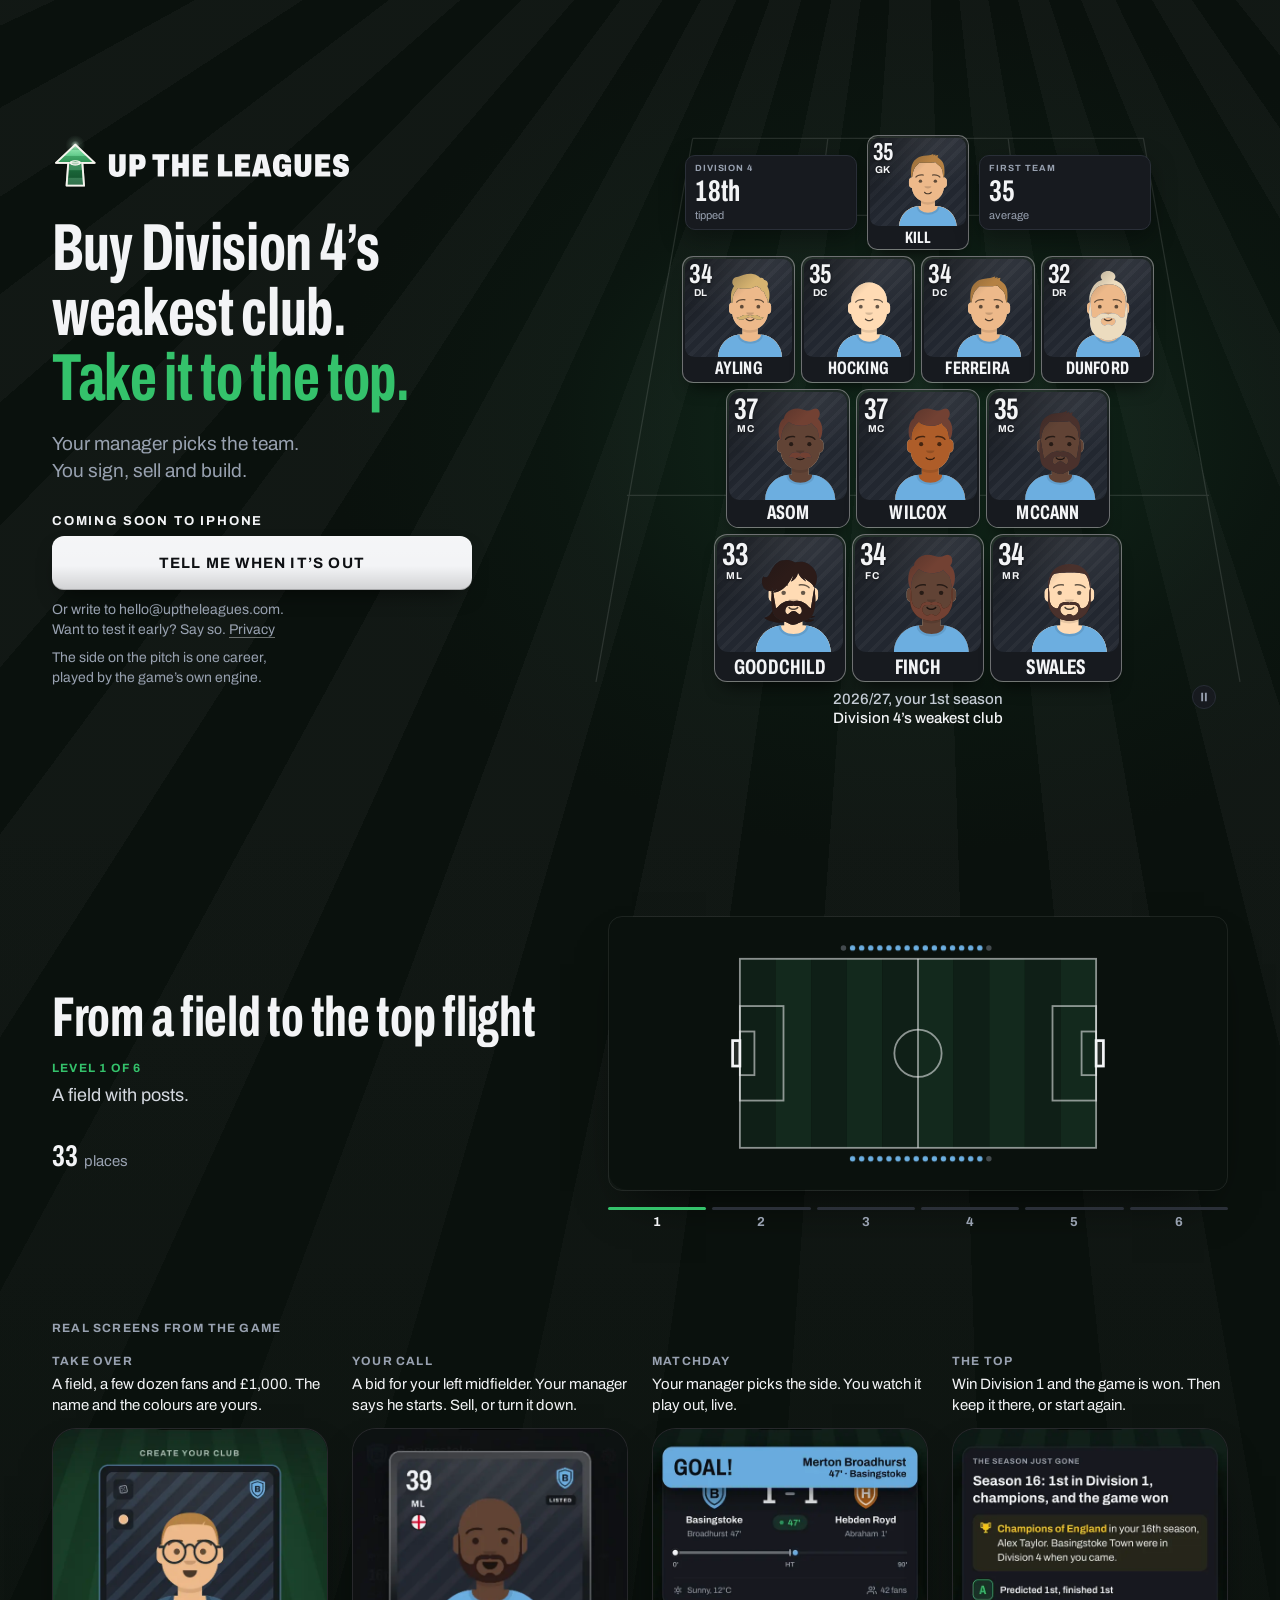
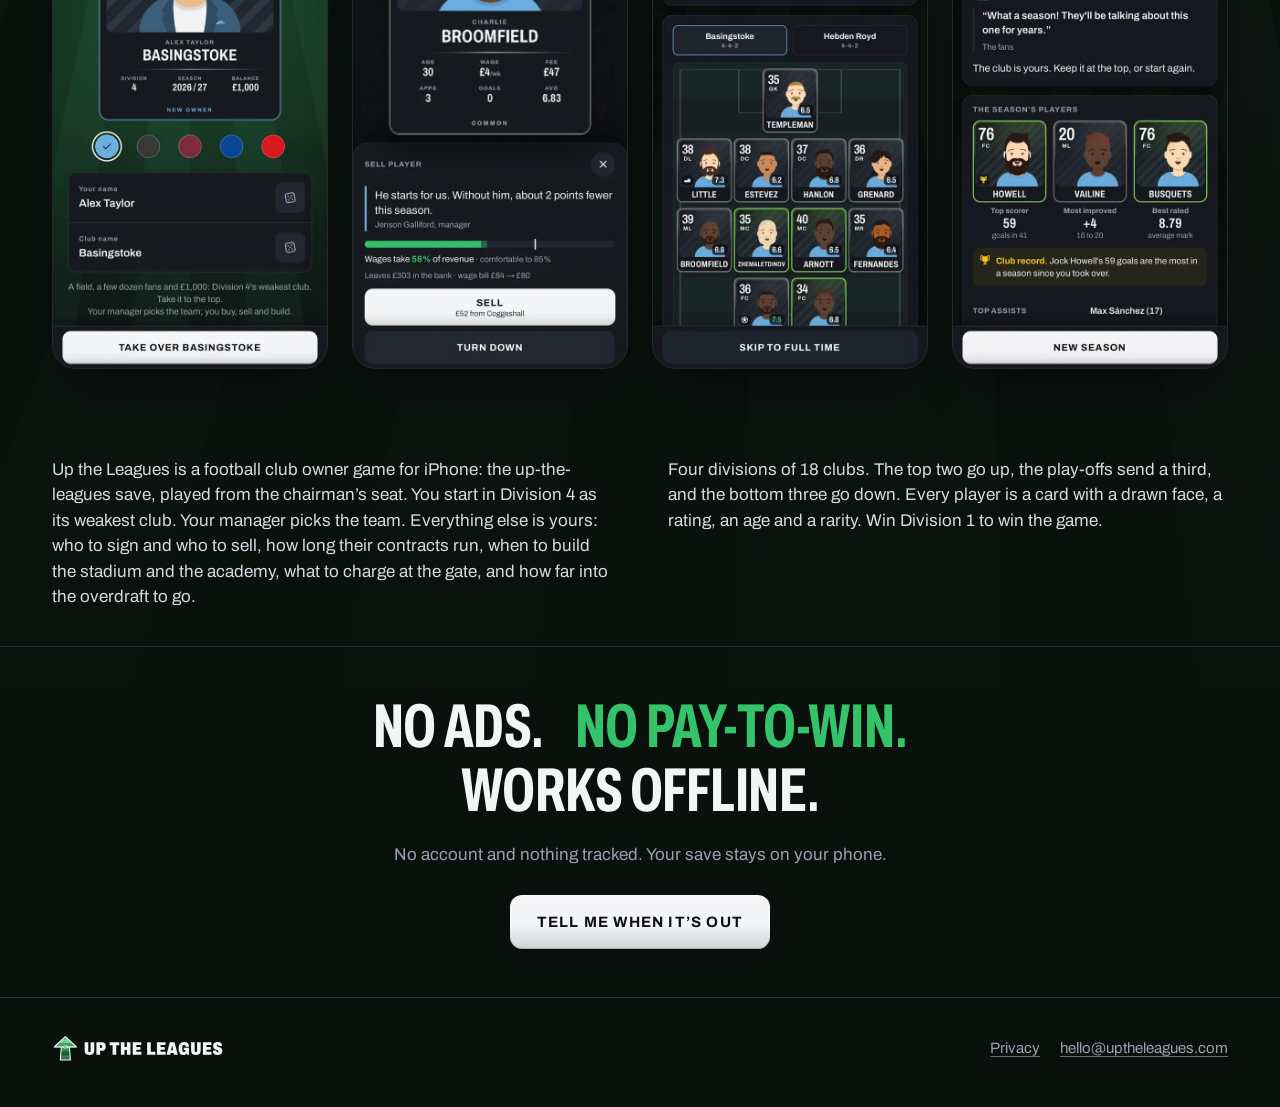
==== commit 11ac8c42: "The hero's cards go back to the game's own art: the floodlight is off in the app (Athenema/up-the-le" ====
--- a/index.html
+++ b/index.html
@@ -12,7 +12,7 @@
 <link rel="icon" href="assets/favicon-64.png" sizes="64x64" type="image/png">
 <link rel="apple-touch-icon" href="assets/apple-touch-icon.png">
 <link rel="preload" href="assets/archivo.woff2" as="font" type="font/woff2" crossorigin>
-<style>@font-face{font-family:Archivo;src:url(assets/archivo.woff2) format("woff2");font-weight:400 900;font-stretch:62% 100%;font-display:swap}:root{color-scheme:dark;--bg:#0e1013;--quiet:#0a110d;--surface:#171a1f;--surface2:#222730;--line:#2a2f38;--text:#f3f4f6;--muted:#98a1b0;--up:#34c26b;--sky:#56b4e9;--gold:#f5c518;--chalk:rgb(255 255 255 / 0.11);--gutter:20px;--fade:2400px}*,*::before,*::after{box-sizing:border-box}html{-webkit-text-size-adjust:100%;text-size-adjust:100%}body{margin:0;min-height:100vh;color:var(--text);font:400 17px/1.5 Archivo,system-ui,-apple-system,"Segoe UI",Roboto,sans-serif;background:linear-gradient(180deg,rgb(10 17 13 / 0) calc(var(--fade) / 3),var(--quiet) var(--fade)),repeating-conic-gradient(from 180deg at 50% -400px,rgb(255 255 255 / 0.03) 0deg 4.07deg,transparent 4.07deg 8.14deg),var(--quiet);-webkit-font-smoothing:antialiased;-moz-osx-font-smoothing:grayscale}img,video{display:block;max-width:100%}a{color:inherit;text-decoration-color:rgb(243 244 246 / 0.4);text-underline-offset:0.18em}a:hover{text-decoration-color:currentColor}:focus-visible{outline:3px solid var(--sky);outline-offset:3px}.wrap{width:100%;max-width:1120px;margin:0 auto;padding:0 var(--gutter)}p,li{text-wrap:pretty}.vh{position:absolute;width:1px;height:1px;margin:-1px;overflow:hidden;clip-path:inset(50%);white-space:nowrap}.eyebrow{margin:0;color:var(--muted);font-size:12px;font-weight:700;letter-spacing:0.1em;line-height:1.3;text-transform:uppercase}.display{font-stretch:62%;font-weight:700;letter-spacing:-0.005em;line-height:1.04}.hero{--halfway:66px;position:relative;overflow:hidden;padding:max(20px,env(safe-area-inset-top)) 0 156px;background:linear-gradient(180deg,rgb(14 16 19 / 0.55),rgb(14 16 19 / 0) 22%),radial-gradient(ellipse 85% 46% at 50% 54%,#24603d,rgb(27 74 47 / 0.85) 30%,rgb(17 48 31 / 0.5) 62%,rgb(10 23 16 / 0) 100%)}.hero::before,.hero::after{content:"";position:absolute;left:50%;pointer-events:none}.hero::before{bottom:var(--halfway);width:100vw;height:0;border-top:1.5px solid var(--chalk);transform:translateX(-50%)}.hero::after{bottom:var(--halfway);width:min(68vw,420px);aspect-ratio:5 / 2;border:1.5px solid var(--chalk);border-radius:50%;transform:translate(-50%,50%)}.hero .wrap{display:grid;gap:12px;justify-items:center;text-align:center}.lockup{margin:0;width:min(76vw,300px)}.lockup img{width:100%;height:auto}.headline{margin:2px 0 0;max-width:13em;font-size:clamp(28px,8vw,60px);text-wrap:balance}.headline span{color:var(--up)}.sub{margin:-4px 0 0;max-width:22em;color:var(--muted);font-size:16px;line-height:1.45;text-wrap:balance}.moment{position:relative;margin:2px 0 0;height:clamp(196px,calc(100svh - 344px),420px);aspect-ratio:2 / 3;border:1px solid rgb(255 255 255 / 0.08);border-radius:22px;overflow:hidden;background:#0b0f0d;box-shadow:0 30px 60px -20px rgb(0 0 0 / 0.7),0 0 80px rgb(52 194 107 / 0.12)}.moment video,.moment img{width:100%;height:100%;object-fit:cover}.moment .still{display:none}@media (prefers-reduced-motion:reduce){.moment video{display:none}.moment .still{display:block}}.signup{width:100%;max-width:420px;margin:4px 0 0;display:grid;gap:8px;text-align:left}.signup .eyebrow{text-align:center;color:var(--text);font-size:13px;letter-spacing:0.14em}.field{display:grid;gap:1px;padding:10px 16px 8px;border:1px solid var(--line);border-radius:14px;background:var(--surface)}.field:focus-within{border-color:var(--sky);box-shadow:0 0 0 1px var(--sky)}.field label{color:var(--muted);font-size:13px;font-weight:600;letter-spacing:0.04em}.field input{width:100%;min-width:0;margin:0;padding:2px 0 4px;border:0;background:none;color:var(--text);font:600 19px/1.3 Archivo,system-ui,sans-serif;outline:none}.field input::placeholder{color:#7d8696;opacity:1}.tick{display:flex;align-items:center;gap:12px;min-height:44px;padding:0 4px;cursor:pointer;font-weight:600}.tick input{appearance:none;-webkit-appearance:none;flex:none;display:grid;place-content:center;width:26px;height:26px;margin:0;border:2px solid var(--muted);border-radius:8px;background:var(--surface);cursor:pointer}.tick input::before{content:"";width:12px;height:7px;margin-top:-3px;border:solid var(--bg);border-width:0 0 3px 3px;transform:rotate(-45deg) scale(0);transition:transform 120ms ease-out}.tick input:checked{border-color:var(--up);background:var(--up)}.tick input:checked::before{transform:rotate(-45deg) scale(1)}.tick input:focus-visible{outline-offset:2px}.button{display:flex;align-items:center;justify-content:center;width:100%;min-height:54px;margin:0;padding:8px 16px;border:0;border-radius:12px;background:linear-gradient(180deg,rgb(255 255 255 / 0.16),rgb(255 255 255 / 0) 55%,rgb(0 0 0 / 0.14)),var(--text);box-shadow:inset 0 1px 0 rgb(255 255 255 / 0.22),inset 0 -1px 0 rgb(0 0 0 / 0.2),0 10px 24px -12px rgb(0 0 0 / 0.8);color:var(--bg);font:700 15px/1.2 Archivo,system-ui,sans-serif;letter-spacing:0.08em;text-transform:uppercase;text-decoration:none;cursor:pointer;transition:transform 160ms cubic-bezier(0.2,1.4,0.4,1),filter 120ms}.button:active{transform:scale(0.97);filter:brightness(0.9);transition-duration:60ms}.fine{margin:2px 0 0;color:var(--muted);font-size:14px;line-height:1.45;text-align:center;text-wrap:balance}section{padding:56px 0}main>section:first-child{padding-top:24px}.section-head{display:grid;gap:10px;margin-bottom:28px}.section-head h2{margin:0;font-size:clamp(30px,7.4vw,48px)}.lede{max-width:38em;margin:0;color:#d5d9e0}.section-head .eyebrow{margin-top:22px}.moments{display:grid;gap:36px;margin:0;padding:0;list-style:none}.moments figure{margin:0}.moments img{width:100%;height:auto;aspect-ratio:4 / 5;border:1px solid rgb(255 255 255 / 0.08);border-radius:18px;background:var(--bg);box-shadow:0 24px 48px -24px rgb(0 0 0 / 0.8)}.moments figcaption{display:grid;gap:6px;padding:16px 4px 0}.moments figcaption p{margin:0;font-size:17px}.promises{text-align:center;border-top:1px solid var(--line)}.promises ul{display:flex;flex-wrap:wrap;justify-content:center;gap:0 0.5em;margin:0 auto;padding:0;list-style:none;font-size:clamp(38px,11vw,76px);text-transform:uppercase}.promises li:nth-child(even){color:var(--up)}.promises li:nth-child(-n + 2){order:1}.promises ul::after{content:"";flex-basis:100%;order:2}.promises li:nth-child(n + 3){order:3}.promises p{max-width:30em;margin:18px auto 28px;color:var(--muted)}.promises .button{width:auto;min-width:260px;display:inline-flex}footer{padding:28px 0 max(36px,env(safe-area-inset-bottom));border-top:1px solid var(--line);color:var(--muted);font-size:15px}footer .wrap{display:flex;flex-wrap:wrap;gap:10px 24px;align-items:center;justify-content:space-between}footer img{width:172px;height:auto}footer nav{display:flex;flex-wrap:wrap;gap:8px 20px}footer a{display:inline-block;padding:10px 0}.doc{--fade:640px}.doc header .wrap,.doc main,.doc footer .wrap{max-width:744px}.doc header{padding:max(28px,env(safe-area-inset-top)) 0 0}.doc header img{width:203px;height:auto}.doc main{padding-top:36px;padding-bottom:64px}.doc h1{margin:8px 0 6px;font-size:clamp(40px,10vw,60px)}.doc h2{margin:40px 0 8px;font-size:28px}.doc p,.doc li{color:#d5d9e0}.doc ul{padding-left:1.2em}.doc li + li{margin-top:6px}.doc .summary{margin:20px 0 0;padding:16px 18px;border:1px solid var(--line);border-radius:14px;background:var(--surface);color:var(--text)}@media (min-width:720px){:root{--gutter:32px}.moments{grid-template-columns:repeat(2,minmax(0,1fr));gap:48px 32px}}@media (min-width:1000px){.hero{--halfway:100px;padding:56px 0 224px;background:linear-gradient(180deg,rgb(14 16 19 / 0.55),rgb(14 16 19 / 0) 22%),radial-gradient(ellipse 52% 62% at 72% 48%,#24603d,rgb(27 74 47 / 0.85) 30%,rgb(17 48 31 / 0.5) 62%,rgb(10 23 16 / 0) 100%)}.hero .wrap{grid-template-columns:minmax(0,1fr) auto;grid-template-areas:"lockup moment" "headline moment" "sub moment" "signup moment";grid-template-rows:auto auto auto 1fr;gap:0 64px;justify-items:start;text-align:left}.lockup{grid-area:lockup;width:400px;margin-top:12px}.headline{grid-area:headline;margin-top:40px;font-size:64px}.sub{grid-area:sub;margin-top:18px;font-size:19px}.moment{grid-area:moment;align-self:center;margin:0;height:min(640px,76vh)}.signup{grid-area:signup;align-self:start;margin-top:36px}.signup .eyebrow,.fine{text-align:left}.section-head{max-width:976px;margin-inline:auto}.moments{grid-template-columns:repeat(2,minmax(0,440px));justify-content:center;gap:64px 96px}section{padding:80px 0}main>section:first-child{padding-top:32px}}[hidden]{display:none !important}.wrap{max-width:1240px}:root{--axis:calc(100% - max((100% - 1240px) / 2,0px) - 342px)}.hero{--lit:0.35;padding:max(14px,env(safe-area-inset-top)) 0 28px;background:none;isolation:isolate}.hero::before,.hero::after{content:none}.hero .pool{position:absolute;inset:0;z-index:-1;pointer-events:none;background:radial-gradient(ellipse 90% 44% at 50% 55%,#24603d,rgb(27 74 47 / 0.85) 30%,rgb(17 48 31 / 0.5) 62%,rgb(10 23 16 / 0) 100%);opacity:var(--lit);transition:opacity 900ms ease}.hero[data-lit="4"]{--lit:0.32}.hero[data-lit="3"]{--lit:0.5}.hero[data-lit="2"]{--lit:0.72}.hero[data-lit="1"]{--lit:1}.hero .wrap{display:grid;gap:10px;justify-items:center;text-align:center;padding-inline:12px}.pitch-copy{display:grid;gap:8px;justify-items:center;padding-inline:8px}.lockup{width:min(56vw,210px);margin:0}.headline{margin:0;max-width:none;font-size:clamp(32px,11.4vw,46px);line-height:1;text-wrap:initial}.headline span{display:block;color:inherit;text-wrap:balance}.headline .up{color:var(--up)}.sub{margin:0;font-size:clamp(13px,3.6vw,15px);line-height:1.35}.climb{--room:calc(100svh - 340px);--b:min(calc((100vw - 42px) / 3.44),max(var(--floor,58px),calc((var(--room) - 62px) / 4.04)),118px);width:100%;margin:0;display:grid;gap:4px;justify-items:center}.xi{position:relative;display:grid;gap:6px;justify-items:center;width:100%;padding:2px 0 0}.chalk{position:absolute;inset:0 -12px;width:calc(100% + 24px);height:100%;overflow:visible;pointer-events:none}.chalk path{fill:none;stroke:rgb(255 255 255 / calc(0.08 + 0.1 * var(--lit)));stroke-width:1.25;vector-effect:non-scaling-stroke;transition:stroke 900ms ease}.row{position:relative;display:flex;gap:6px;justify-content:center;--w:var(--b)}.row.gk{--w:calc(var(--b) * 0.78);width:100%;justify-content:center;gap:10px;align-items:center}.row:nth-of-type(2){--w:calc(var(--b) * 0.86)}.row:nth-of-type(3){--w:calc(var(--b) * 0.94)}.row:nth-of-type(4){--w:var(--b)}.mini{--art:calc(var(--w) - 7px);width:var(--w);padding:2px 2px 0;border:1.5px solid color-mix(in srgb,var(--c) 100%,transparent);border-radius:calc(var(--w) * 0.1);background:linear-gradient(170deg,var(--wash),#171a1f 46%);box-shadow:0 12px 18px -10px rgb(0 0 0 / 0.75)}.mini.r0{border-color:color-mix(in srgb,var(--c) 55%,transparent)}.mini.r1{box-shadow:0 0 10px color-mix(in srgb,var(--c) 18%,transparent),0 12px 18px -10px rgb(0 0 0 / 0.75)}.mini.r2{box-shadow:0 0 14px color-mix(in srgb,var(--c) 32%,transparent),0 12px 18px -10px rgb(0 0 0 / 0.75)}.mini.r3{box-shadow:0 0 18px color-mix(in srgb,var(--c) 42%,transparent),0 12px 18px -10px rgb(0 0 0 / 0.75)}.mini.r4{box-shadow:0 0 24px color-mix(in srgb,var(--c) 55%,transparent),0 12px 18px -10px rgb(0 0 0 / 0.75)}.mini.r0{--lamp:#bcbcbc73}.mini.r1{--lamp:#94cb6c73}.mini.r2{--lamp:#a1bded73}.mini.r3{--lamp:#d5aded73}.mini.r4{--lamp:#dcb90073}.art{position:relative;height:calc(var(--art) * 0.92);overflow:hidden;border-radius:calc(var(--w) * 0.1 - 2px);background:radial-gradient(62% 50% at 61% 42%,var(--lamp),transparent 100%),radial-gradient(120% 85% at 50% 0%,var(--back),transparent 72%),repeating-linear-gradient(135deg,var(--stripe) 0 4px,transparent 4px 10px),#222730}.av{position:absolute;width:calc(var(--art) * 0.79);height:calc(var(--art) * 0.8374);left:calc(var(--art) * 0.61 - var(--art) * 0.395);bottom:calc(var(--art) * -0.0276)}.av svg{display:block;width:100%;height:100%}.eyes{transform-box:fill-box;transform-origin:center}.sh{position:absolute;inset:0;background:linear-gradient(135deg,rgb(14 16 19 / 0.7),transparent 45%)}.cn{position:absolute;left:4%;top:1%;display:grid;justify-items:center}.rt{display:block;font-size:calc(var(--w) * 0.24);font-stretch:62%;font-weight:700;line-height:1.08;letter-spacing:-0.5px;font-variant-numeric:tabular-nums;text-shadow:0 1px 3px rgb(0 0 0 / 0.6)}.ps{margin-top:-2px;font-size:clamp(6.5px,calc(var(--w) * 0.1),10px);font-weight:700;line-height:1.2;letter-spacing:0.6px;text-transform:uppercase;text-shadow:0 1px 3px rgb(0 0 0 / 0.6)}.pl{display:flex;justify-content:center;align-items:center;min-height:calc(var(--w) * 0.22);padding-inline:1px}.pl span{font-size:min(calc(var(--w) * 0.16),calc(var(--w) * 1.5 / var(--n)));font-stretch:62%;font-weight:700;letter-spacing:0.2px;line-height:1.1;text-transform:uppercase;white-space:nowrap}.mini.r4 .art::after{content:"";position:absolute;inset:0;background:linear-gradient(115deg,transparent 38%,rgb(255 244 200 / 0.22) 50%,transparent 62%);background-size:260% 100%;animation:sheen 3.6s ease-in-out infinite}@keyframes sheen{0%{background-position:120% 0}60%,100%{background-position:-60% 0}}.mr{opacity:var(--rest,1)}.mp{opacity:var(--joy,0)}.climb.pleased{--rest:0;--joy:1}.tile{flex:1 1 0;min-width:0;max-width:calc(var(--b) * 1.3);display:grid;gap:1px;justify-items:start;padding:7px 9px;border:1px solid var(--line);border-radius:10px;background:var(--surface);box-shadow:0 8px 24px rgb(0 0 0 / 0.35);text-align:left}.tile .k,.tile .n{color:var(--muted);white-space:nowrap}.tile .k{font-size:9px;font-weight:700;letter-spacing:0.1em;line-height:11px;text-transform:uppercase}.tile b{font-size:clamp(20px,calc(var(--b) * 0.3),30px);font-stretch:62%;font-weight:700;line-height:1.1;font-variant-numeric:tabular-nums}.tile .n{font-size:11px;line-height:13px}.hero[data-won="1"] .tile b{color:var(--gold)}.status{position:relative;width:100%;padding-block:4px 2px;text-align:center}.line{min-height:2.6em;margin:0;color:var(--text);font-size:14px;font-weight:500;line-height:1.3;text-wrap:balance}.line b{display:block;color:#c4cbd4;font-weight:500}.line .up{color:var(--up);font-weight:600}.line .won{color:var(--gold);font-weight:700}.toggle{position:absolute;top:-11px;right:2px;display:grid;place-items:center;width:44px;height:44px;padding:0;border:0;background:none;color:var(--muted);cursor:pointer}.toggle svg{width:24px;height:24px}.toggle circle{fill:var(--surface);stroke:var(--line)}.toggle path{fill:currentColor;display:none}.toggle[data-state="pause"] .i-pause,.toggle[data-state="play"] .i-play,.toggle[data-state="replay"] .i-replay{display:block}.signup{max-width:420px;gap:6px;margin:0;padding-inline:8px}.signup .eyebrow{font-size:12px}.fine{padding-block:2px 0}.fine.real{margin-top:0;padding-bottom:6px;color:var(--muted)}footer a{padding:11px 0}.fine a{display:inline-block;padding-block:12px;margin-block:-12px}section{padding:44px 0}main>section:first-child{padding-top:28px}.build .wrap{display:grid;gap:18px}.build-copy{display:grid;gap:6px}.build-copy h2{margin:0 0 8px;font-size:clamp(34px,9.6vw,56px);text-wrap:balance}.g-level{color:var(--up)}.g-says{min-height:2.9em;margin:0;color:#d5d9e0;font-size:18px;line-height:1.45;text-wrap:pretty}.g-places{display:flex;gap:6px;align-items:baseline;margin:0;color:var(--muted);font-size:15px}.g-places b{color:var(--text);font-size:30px;font-variant-numeric:tabular-nums}#ground:empty{display:none}#ground{display:block;width:100%;height:auto;border:1px solid rgb(255 255 255 / 0.08);border-radius:14px;box-shadow:0 24px 48px -24px rgb(0 0 0 / 0.8)}#ground .rise{animation:rise 460ms cubic-bezier(0.2,0.9,0.3,1) both;transform-box:fill-box;transform-origin:center}#ground .fans{animation:fans 700ms ease-out both}@keyframes rise{from{opacity:0;transform:scale(0.94)}}@keyframes fans{from{opacity:0}}.g-steps{display:grid;grid-template-columns:repeat(6,1fr);gap:6px;margin-top:10px}.g-step{position:relative;height:44px;padding:0;border:0;background:none;color:var(--muted);font:700 13px/1 Archivo,system-ui,sans-serif;cursor:pointer}.g-step::before{content:"";position:absolute;inset:6px 0 auto;height:3px;border-radius:2px;background:var(--line);transition:background 200ms}.g-step.built::before{background:var(--up)}.g-step[aria-pressed="true"]{color:var(--text)}.screens{padding-top:12px;padding-bottom:8px}.screens>.wrap{margin-bottom:16px}.shots{display:flex;gap:14px;margin:0;padding:2px var(--gutter) 16px;list-style:none;overflow-x:auto;overscroll-behavior-x:contain;scroll-snap-type:x mandatory;scroll-padding-inline:var(--gutter);scrollbar-width:none}.shots::-webkit-scrollbar{display:none}.shots li{flex:0 0 min(76vw,300px);scroll-snap-align:start}.shots figure{display:grid;gap:12px;height:100%;margin:0;grid-template-rows:1fr auto}.shots figcaption{display:grid;gap:4px;align-content:start}.shots figcaption p{margin:0;font-size:15px;line-height:1.4}.shots img{width:100%;height:auto;aspect-ratio:600 / 1176;border:1px solid rgb(255 255 255 / 0.1);border-radius:24px;background:var(--bg);box-shadow:0 24px 48px -24px rgb(0 0 0 / 0.8)}.about{padding-bottom:36px}.about .wrap{display:grid;gap:12px}.lede{max-width:38em}.promises{padding-block:48px}@media (min-width:1000px){.hero{padding:44px 0 40px;min-height:min(100svh,860px);display:grid;align-items:center}.hero .pool{background:radial-gradient(ellipse 46% 49% at var(--axis) 50%,#24603d,rgb(27 74 47 / 0.85) 30%,rgb(17 48 31 / 0.5) 62%,rgb(10 23 16 / 0) 100%)}.hero .wrap{grid-template-columns:minmax(0,1fr) minmax(0,min(620px,52vw));grid-template-areas:"copy climb" "signup climb";grid-template-rows:auto 1fr;gap:0 56px;justify-items:start;text-align:left;padding-inline:var(--gutter)}.pitch-copy{grid-area:copy;justify-items:start;padding:0;gap:18px}.lockup{grid-area:auto;width:300px;margin:0}.headline{grid-area:auto;margin:0;font-size:clamp(54px,5.2vw,74px);line-height:0.98}.sub{grid-area:auto;margin:0;font-size:19px;line-height:1.45}.climb{grid-area:climb;--b:min(132px,calc((100svh - 150px) / 4.1),calc((52vw - 24px) / 4));text-align:center}.status{padding-inline:44px}.line{min-height:2.6em;font-size:15px}.signup{grid-area:signup;align-self:start;margin-top:28px;padding:0}.signup .eyebrow{font-size:13px}.build .wrap{grid-template-columns:minmax(0,1fr) minmax(0,min(620px,52vw));gap:0 56px;align-items:center}.shots{justify-content:space-between;gap:24px;overflow:visible;max-width:1240px;margin-inline:auto;padding-inline:var(--gutter)}.shots li{flex:1 1 0;min-width:0}.about .wrap{grid-template-columns:repeat(2,minmax(0,1fr));gap:40px 56px}.lede{max-width:none}section{padding:64px 0}main>section:first-child{padding-top:56px}}@media (prefers-reduced-motion:reduce){#ground .rise,#ground .fans,.mini.r4 .art::after{animation:none}.hero .pool,.chalk path{transition:none}}@media (min-width:1000px){body{background:linear-gradient(180deg,rgb(10 17 13 / 0) calc(var(--fade) / 3),var(--quiet) var(--fade)),repeating-conic-gradient(from 180deg at var(--axis) -400px,rgb(255 255 255 / 0.03) 0deg 4.07deg,transparent 4.07deg 8.14deg),var(--quiet)}}.promises ul{font-size:clamp(34px,9.8vw,62px)}@media (max-width:359px){.tile{padding:6px 7px}.tile .k{font-size:8px;letter-spacing:0.06em}.line{font-size:12.5px}}@media (max-height:600px) and (max-width:999px){.sub{display:none}.climb{--room:calc(100svh - 296px);--floor:52px}.lockup{width:168px}}</style>
+<style>@font-face{font-family:Archivo;src:url(assets/archivo.woff2) format("woff2");font-weight:400 900;font-stretch:62% 100%;font-display:swap}:root{color-scheme:dark;--bg:#0e1013;--quiet:#0a110d;--surface:#171a1f;--surface2:#222730;--line:#2a2f38;--text:#f3f4f6;--muted:#98a1b0;--up:#34c26b;--sky:#56b4e9;--gold:#f5c518;--chalk:rgb(255 255 255 / 0.11);--gutter:20px;--fade:2400px}*,*::before,*::after{box-sizing:border-box}html{-webkit-text-size-adjust:100%;text-size-adjust:100%}body{margin:0;min-height:100vh;color:var(--text);font:400 17px/1.5 Archivo,system-ui,-apple-system,"Segoe UI",Roboto,sans-serif;background:linear-gradient(180deg,rgb(10 17 13 / 0) calc(var(--fade) / 3),var(--quiet) var(--fade)),repeating-conic-gradient(from 180deg at 50% -400px,rgb(255 255 255 / 0.03) 0deg 4.07deg,transparent 4.07deg 8.14deg),var(--quiet);-webkit-font-smoothing:antialiased;-moz-osx-font-smoothing:grayscale}img,video{display:block;max-width:100%}a{color:inherit;text-decoration-color:rgb(243 244 246 / 0.4);text-underline-offset:0.18em}a:hover{text-decoration-color:currentColor}:focus-visible{outline:3px solid var(--sky);outline-offset:3px}.wrap{width:100%;max-width:1120px;margin:0 auto;padding:0 var(--gutter)}p,li{text-wrap:pretty}.vh{position:absolute;width:1px;height:1px;margin:-1px;overflow:hidden;clip-path:inset(50%);white-space:nowrap}.eyebrow{margin:0;color:var(--muted);font-size:12px;font-weight:700;letter-spacing:0.1em;line-height:1.3;text-transform:uppercase}.display{font-stretch:62%;font-weight:700;letter-spacing:-0.005em;line-height:1.04}.hero{--halfway:66px;position:relative;overflow:hidden;padding:max(20px,env(safe-area-inset-top)) 0 156px;background:linear-gradient(180deg,rgb(14 16 19 / 0.55),rgb(14 16 19 / 0) 22%),radial-gradient(ellipse 85% 46% at 50% 54%,#24603d,rgb(27 74 47 / 0.85) 30%,rgb(17 48 31 / 0.5) 62%,rgb(10 23 16 / 0) 100%)}.hero::before,.hero::after{content:"";position:absolute;left:50%;pointer-events:none}.hero::before{bottom:var(--halfway);width:100vw;height:0;border-top:1.5px solid var(--chalk);transform:translateX(-50%)}.hero::after{bottom:var(--halfway);width:min(68vw,420px);aspect-ratio:5 / 2;border:1.5px solid var(--chalk);border-radius:50%;transform:translate(-50%,50%)}.hero .wrap{display:grid;gap:12px;justify-items:center;text-align:center}.lockup{margin:0;width:min(76vw,300px)}.lockup img{width:100%;height:auto}.headline{margin:2px 0 0;max-width:13em;font-size:clamp(28px,8vw,60px);text-wrap:balance}.headline span{color:var(--up)}.sub{margin:-4px 0 0;max-width:22em;color:var(--muted);font-size:16px;line-height:1.45;text-wrap:balance}.moment{position:relative;margin:2px 0 0;height:clamp(196px,calc(100svh - 344px),420px);aspect-ratio:2 / 3;border:1px solid rgb(255 255 255 / 0.08);border-radius:22px;overflow:hidden;background:#0b0f0d;box-shadow:0 30px 60px -20px rgb(0 0 0 / 0.7),0 0 80px rgb(52 194 107 / 0.12)}.moment video,.moment img{width:100%;height:100%;object-fit:cover}.moment .still{display:none}@media (prefers-reduced-motion:reduce){.moment video{display:none}.moment .still{display:block}}.signup{width:100%;max-width:420px;margin:4px 0 0;display:grid;gap:8px;text-align:left}.signup .eyebrow{text-align:center;color:var(--text);font-size:13px;letter-spacing:0.14em}.field{display:grid;gap:1px;padding:10px 16px 8px;border:1px solid var(--line);border-radius:14px;background:var(--surface)}.field:focus-within{border-color:var(--sky);box-shadow:0 0 0 1px var(--sky)}.field label{color:var(--muted);font-size:13px;font-weight:600;letter-spacing:0.04em}.field input{width:100%;min-width:0;margin:0;padding:2px 0 4px;border:0;background:none;color:var(--text);font:600 19px/1.3 Archivo,system-ui,sans-serif;outline:none}.field input::placeholder{color:#7d8696;opacity:1}.tick{display:flex;align-items:center;gap:12px;min-height:44px;padding:0 4px;cursor:pointer;font-weight:600}.tick input{appearance:none;-webkit-appearance:none;flex:none;display:grid;place-content:center;width:26px;height:26px;margin:0;border:2px solid var(--muted);border-radius:8px;background:var(--surface);cursor:pointer}.tick input::before{content:"";width:12px;height:7px;margin-top:-3px;border:solid var(--bg);border-width:0 0 3px 3px;transform:rotate(-45deg) scale(0);transition:transform 120ms ease-out}.tick input:checked{border-color:var(--up);background:var(--up)}.tick input:checked::before{transform:rotate(-45deg) scale(1)}.tick input:focus-visible{outline-offset:2px}.button{display:flex;align-items:center;justify-content:center;width:100%;min-height:54px;margin:0;padding:8px 16px;border:0;border-radius:12px;background:linear-gradient(180deg,rgb(255 255 255 / 0.16),rgb(255 255 255 / 0) 55%,rgb(0 0 0 / 0.14)),var(--text);box-shadow:inset 0 1px 0 rgb(255 255 255 / 0.22),inset 0 -1px 0 rgb(0 0 0 / 0.2),0 10px 24px -12px rgb(0 0 0 / 0.8);color:var(--bg);font:700 15px/1.2 Archivo,system-ui,sans-serif;letter-spacing:0.08em;text-transform:uppercase;text-decoration:none;cursor:pointer;transition:transform 160ms cubic-bezier(0.2,1.4,0.4,1),filter 120ms}.button:active{transform:scale(0.97);filter:brightness(0.9);transition-duration:60ms}.fine{margin:2px 0 0;color:var(--muted);font-size:14px;line-height:1.45;text-align:center;text-wrap:balance}section{padding:56px 0}main>section:first-child{padding-top:24px}.section-head{display:grid;gap:10px;margin-bottom:28px}.section-head h2{margin:0;font-size:clamp(30px,7.4vw,48px)}.lede{max-width:38em;margin:0;color:#d5d9e0}.section-head .eyebrow{margin-top:22px}.moments{display:grid;gap:36px;margin:0;padding:0;list-style:none}.moments figure{margin:0}.moments img{width:100%;height:auto;aspect-ratio:4 / 5;border:1px solid rgb(255 255 255 / 0.08);border-radius:18px;background:var(--bg);box-shadow:0 24px 48px -24px rgb(0 0 0 / 0.8)}.moments figcaption{display:grid;gap:6px;padding:16px 4px 0}.moments figcaption p{margin:0;font-size:17px}.promises{text-align:center;border-top:1px solid var(--line)}.promises ul{display:flex;flex-wrap:wrap;justify-content:center;gap:0 0.5em;margin:0 auto;padding:0;list-style:none;font-size:clamp(38px,11vw,76px);text-transform:uppercase}.promises li:nth-child(even){color:var(--up)}.promises li:nth-child(-n + 2){order:1}.promises ul::after{content:"";flex-basis:100%;order:2}.promises li:nth-child(n + 3){order:3}.promises p{max-width:30em;margin:18px auto 28px;color:var(--muted)}.promises .button{width:auto;min-width:260px;display:inline-flex}footer{padding:28px 0 max(36px,env(safe-area-inset-bottom));border-top:1px solid var(--line);color:var(--muted);font-size:15px}footer .wrap{display:flex;flex-wrap:wrap;gap:10px 24px;align-items:center;justify-content:space-between}footer img{width:172px;height:auto}footer nav{display:flex;flex-wrap:wrap;gap:8px 20px}footer a{display:inline-block;padding:10px 0}.doc{--fade:640px}.doc header .wrap,.doc main,.doc footer .wrap{max-width:744px}.doc header{padding:max(28px,env(safe-area-inset-top)) 0 0}.doc header img{width:203px;height:auto}.doc main{padding-top:36px;padding-bottom:64px}.doc h1{margin:8px 0 6px;font-size:clamp(40px,10vw,60px)}.doc h2{margin:40px 0 8px;font-size:28px}.doc p,.doc li{color:#d5d9e0}.doc ul{padding-left:1.2em}.doc li + li{margin-top:6px}.doc .summary{margin:20px 0 0;padding:16px 18px;border:1px solid var(--line);border-radius:14px;background:var(--surface);color:var(--text)}@media (min-width:720px){:root{--gutter:32px}.moments{grid-template-columns:repeat(2,minmax(0,1fr));gap:48px 32px}}@media (min-width:1000px){.hero{--halfway:100px;padding:56px 0 224px;background:linear-gradient(180deg,rgb(14 16 19 / 0.55),rgb(14 16 19 / 0) 22%),radial-gradient(ellipse 52% 62% at 72% 48%,#24603d,rgb(27 74 47 / 0.85) 30%,rgb(17 48 31 / 0.5) 62%,rgb(10 23 16 / 0) 100%)}.hero .wrap{grid-template-columns:minmax(0,1fr) auto;grid-template-areas:"lockup moment" "headline moment" "sub moment" "signup moment";grid-template-rows:auto auto auto 1fr;gap:0 64px;justify-items:start;text-align:left}.lockup{grid-area:lockup;width:400px;margin-top:12px}.headline{grid-area:headline;margin-top:40px;font-size:64px}.sub{grid-area:sub;margin-top:18px;font-size:19px}.moment{grid-area:moment;align-self:center;margin:0;height:min(640px,76vh)}.signup{grid-area:signup;align-self:start;margin-top:36px}.signup .eyebrow,.fine{text-align:left}.section-head{max-width:976px;margin-inline:auto}.moments{grid-template-columns:repeat(2,minmax(0,440px));justify-content:center;gap:64px 96px}section{padding:80px 0}main>section:first-child{padding-top:32px}}[hidden]{display:none !important}.wrap{max-width:1240px}:root{--axis:calc(100% - max((100% - 1240px) / 2,0px) - 342px)}.hero{--lit:0.35;padding:max(14px,env(safe-area-inset-top)) 0 28px;background:none;isolation:isolate}.hero::before,.hero::after{content:none}.hero .pool{position:absolute;inset:0;z-index:-1;pointer-events:none;background:radial-gradient(ellipse 90% 44% at 50% 55%,#24603d,rgb(27 74 47 / 0.85) 30%,rgb(17 48 31 / 0.5) 62%,rgb(10 23 16 / 0) 100%);opacity:var(--lit);transition:opacity 900ms ease}.hero[data-lit="4"]{--lit:0.32}.hero[data-lit="3"]{--lit:0.5}.hero[data-lit="2"]{--lit:0.72}.hero[data-lit="1"]{--lit:1}.hero .wrap{display:grid;gap:10px;justify-items:center;text-align:center;padding-inline:12px}.pitch-copy{display:grid;gap:8px;justify-items:center;padding-inline:8px}.lockup{width:min(56vw,210px);margin:0}.headline{margin:0;max-width:none;font-size:clamp(32px,11.4vw,46px);line-height:1;text-wrap:initial}.headline span{display:block;color:inherit;text-wrap:balance}.headline .up{color:var(--up)}.sub{margin:0;font-size:clamp(13px,3.6vw,15px);line-height:1.35}.climb{--room:calc(100svh - 340px);--b:min(calc((100vw - 42px) / 3.44),max(var(--floor,58px),calc((var(--room) - 62px) / 4.04)),118px);width:100%;margin:0;display:grid;gap:4px;justify-items:center}.xi{position:relative;display:grid;gap:6px;justify-items:center;width:100%;padding:2px 0 0}.chalk{position:absolute;inset:0 -12px;width:calc(100% + 24px);height:100%;overflow:visible;pointer-events:none}.chalk path{fill:none;stroke:rgb(255 255 255 / calc(0.08 + 0.1 * var(--lit)));stroke-width:1.25;vector-effect:non-scaling-stroke;transition:stroke 900ms ease}.row{position:relative;display:flex;gap:6px;justify-content:center;--w:var(--b)}.row.gk{--w:calc(var(--b) * 0.78);width:100%;justify-content:center;gap:10px;align-items:center}.row:nth-of-type(2){--w:calc(var(--b) * 0.86)}.row:nth-of-type(3){--w:calc(var(--b) * 0.94)}.row:nth-of-type(4){--w:var(--b)}.mini{--art:calc(var(--w) - 7px);width:var(--w);padding:2px 2px 0;border:1.5px solid color-mix(in srgb,var(--c) 100%,transparent);border-radius:calc(var(--w) * 0.1);background:linear-gradient(170deg,var(--wash),#171a1f 46%);box-shadow:0 12px 18px -10px rgb(0 0 0 / 0.75)}.mini.r0{border-color:color-mix(in srgb,var(--c) 55%,transparent)}.mini.r1{box-shadow:0 0 10px color-mix(in srgb,var(--c) 18%,transparent),0 12px 18px -10px rgb(0 0 0 / 0.75)}.mini.r2{box-shadow:0 0 14px color-mix(in srgb,var(--c) 32%,transparent),0 12px 18px -10px rgb(0 0 0 / 0.75)}.mini.r3{box-shadow:0 0 18px color-mix(in srgb,var(--c) 42%,transparent),0 12px 18px -10px rgb(0 0 0 / 0.75)}.mini.r4{box-shadow:0 0 24px color-mix(in srgb,var(--c) 55%,transparent),0 12px 18px -10px rgb(0 0 0 / 0.75)}.art{position:relative;height:calc(var(--art) * 0.92);overflow:hidden;border-radius:calc(var(--w) * 0.1 - 2px);background:radial-gradient(120% 85% at 50% 0%,var(--back),transparent 72%),repeating-linear-gradient(135deg,var(--stripe) 0 4px,transparent 4px 10px),#222730}.av{position:absolute;width:calc(var(--art) * 0.79);height:calc(var(--art) * 0.8374);left:calc(var(--art) * 0.61 - var(--art) * 0.395);bottom:calc(var(--art) * -0.0276)}.av svg{display:block;width:100%;height:100%}.eyes{transform-box:fill-box;transform-origin:center}.sh{position:absolute;inset:0;background:linear-gradient(135deg,rgb(14 16 19 / 0.7),transparent 45%)}.cn{position:absolute;left:4%;top:1%;display:grid;justify-items:center}.rt{display:block;font-size:calc(var(--w) * 0.24);font-stretch:62%;font-weight:700;line-height:1.08;letter-spacing:-0.5px;font-variant-numeric:tabular-nums;text-shadow:0 1px 3px rgb(0 0 0 / 0.6)}.ps{margin-top:-2px;font-size:clamp(6.5px,calc(var(--w) * 0.1),10px);font-weight:700;line-height:1.2;letter-spacing:0.6px;text-transform:uppercase;text-shadow:0 1px 3px rgb(0 0 0 / 0.6)}.pl{display:flex;justify-content:center;align-items:center;min-height:calc(var(--w) * 0.22);padding-inline:1px}.pl span{font-size:min(calc(var(--w) * 0.16),calc(var(--w) * 1.5 / var(--n)));font-stretch:62%;font-weight:700;letter-spacing:0.2px;line-height:1.1;text-transform:uppercase;white-space:nowrap}.mini.r4 .art::after{content:"";position:absolute;inset:0;background:linear-gradient(115deg,transparent 38%,rgb(255 244 200 / 0.22) 50%,transparent 62%);background-size:260% 100%;animation:sheen 3.6s ease-in-out infinite}@keyframes sheen{0%{background-position:120% 0}60%,100%{background-position:-60% 0}}.mr{opacity:var(--rest,1)}.mp{opacity:var(--joy,0)}.climb.pleased{--rest:0;--joy:1}.tile{flex:1 1 0;min-width:0;max-width:calc(var(--b) * 1.3);display:grid;gap:1px;justify-items:start;padding:7px 9px;border:1px solid var(--line);border-radius:10px;background:var(--surface);box-shadow:0 8px 24px rgb(0 0 0 / 0.35);text-align:left}.tile .k,.tile .n{color:var(--muted);white-space:nowrap}.tile .k{font-size:9px;font-weight:700;letter-spacing:0.1em;line-height:11px;text-transform:uppercase}.tile b{font-size:clamp(20px,calc(var(--b) * 0.3),30px);font-stretch:62%;font-weight:700;line-height:1.1;font-variant-numeric:tabular-nums}.tile .n{font-size:11px;line-height:13px}.hero[data-won="1"] .tile b{color:var(--gold)}.status{position:relative;width:100%;padding-block:4px 2px;text-align:center}.line{min-height:2.6em;margin:0;color:var(--text);font-size:14px;font-weight:500;line-height:1.3;text-wrap:balance}.line b{display:block;color:#c4cbd4;font-weight:500}.line .up{color:var(--up);font-weight:600}.line .won{color:var(--gold);font-weight:700}.toggle{position:absolute;top:-11px;right:2px;display:grid;place-items:center;width:44px;height:44px;padding:0;border:0;background:none;color:var(--muted);cursor:pointer}.toggle svg{width:24px;height:24px}.toggle circle{fill:var(--surface);stroke:var(--line)}.toggle path{fill:currentColor;display:none}.toggle[data-state="pause"] .i-pause,.toggle[data-state="play"] .i-play,.toggle[data-state="replay"] .i-replay{display:block}.signup{max-width:420px;gap:6px;margin:0;padding-inline:8px}.signup .eyebrow{font-size:12px}.fine{padding-block:2px 0}.fine.real{margin-top:0;padding-bottom:6px;color:var(--muted)}footer a{padding:11px 0}.fine a{display:inline-block;padding-block:12px;margin-block:-12px}section{padding:44px 0}main>section:first-child{padding-top:28px}.build .wrap{display:grid;gap:18px}.build-copy{display:grid;gap:6px}.build-copy h2{margin:0 0 8px;font-size:clamp(34px,9.6vw,56px);text-wrap:balance}.g-level{color:var(--up)}.g-says{min-height:2.9em;margin:0;color:#d5d9e0;font-size:18px;line-height:1.45;text-wrap:pretty}.g-places{display:flex;gap:6px;align-items:baseline;margin:0;color:var(--muted);font-size:15px}.g-places b{color:var(--text);font-size:30px;font-variant-numeric:tabular-nums}#ground:empty{display:none}#ground{display:block;width:100%;height:auto;border:1px solid rgb(255 255 255 / 0.08);border-radius:14px;box-shadow:0 24px 48px -24px rgb(0 0 0 / 0.8)}#ground .rise{animation:rise 460ms cubic-bezier(0.2,0.9,0.3,1) both;transform-box:fill-box;transform-origin:center}#ground .fans{animation:fans 700ms ease-out both}@keyframes rise{from{opacity:0;transform:scale(0.94)}}@keyframes fans{from{opacity:0}}.g-steps{display:grid;grid-template-columns:repeat(6,1fr);gap:6px;margin-top:10px}.g-step{position:relative;height:44px;padding:0;border:0;background:none;color:var(--muted);font:700 13px/1 Archivo,system-ui,sans-serif;cursor:pointer}.g-step::before{content:"";position:absolute;inset:6px 0 auto;height:3px;border-radius:2px;background:var(--line);transition:background 200ms}.g-step.built::before{background:var(--up)}.g-step[aria-pressed="true"]{color:var(--text)}.screens{padding-top:12px;padding-bottom:8px}.screens>.wrap{margin-bottom:16px}.shots{display:flex;gap:14px;margin:0;padding:2px var(--gutter) 16px;list-style:none;overflow-x:auto;overscroll-behavior-x:contain;scroll-snap-type:x mandatory;scroll-padding-inline:var(--gutter);scrollbar-width:none}.shots::-webkit-scrollbar{display:none}.shots li{flex:0 0 min(76vw,300px);scroll-snap-align:start}.shots figure{display:grid;gap:12px;height:100%;margin:0;grid-template-rows:1fr auto}.shots figcaption{display:grid;gap:4px;align-content:start}.shots figcaption p{margin:0;font-size:15px;line-height:1.4}.shots img{width:100%;height:auto;aspect-ratio:600 / 1176;border:1px solid rgb(255 255 255 / 0.1);border-radius:24px;background:var(--bg);box-shadow:0 24px 48px -24px rgb(0 0 0 / 0.8)}.about{padding-bottom:36px}.about .wrap{display:grid;gap:12px}.lede{max-width:38em}.promises{padding-block:48px}@media (min-width:1000px){.hero{padding:44px 0 40px;min-height:min(100svh,860px);display:grid;align-items:center}.hero .pool{background:radial-gradient(ellipse 46% 49% at var(--axis) 50%,#24603d,rgb(27 74 47 / 0.85) 30%,rgb(17 48 31 / 0.5) 62%,rgb(10 23 16 / 0) 100%)}.hero .wrap{grid-template-columns:minmax(0,1fr) minmax(0,min(620px,52vw));grid-template-areas:"copy climb" "signup climb";grid-template-rows:auto 1fr;gap:0 56px;justify-items:start;text-align:left;padding-inline:var(--gutter)}.pitch-copy{grid-area:copy;justify-items:start;padding:0;gap:18px}.lockup{grid-area:auto;width:300px;margin:0}.headline{grid-area:auto;margin:0;font-size:clamp(54px,5.2vw,74px);line-height:0.98}.sub{grid-area:auto;margin:0;font-size:19px;line-height:1.45}.climb{grid-area:climb;--b:min(132px,calc((100svh - 150px) / 4.1),calc((52vw - 24px) / 4));text-align:center}.status{padding-inline:44px}.line{min-height:2.6em;font-size:15px}.signup{grid-area:signup;align-self:start;margin-top:28px;padding:0}.signup .eyebrow{font-size:13px}.build .wrap{grid-template-columns:minmax(0,1fr) minmax(0,min(620px,52vw));gap:0 56px;align-items:center}.shots{justify-content:space-between;gap:24px;overflow:visible;max-width:1240px;margin-inline:auto;padding-inline:var(--gutter)}.shots li{flex:1 1 0;min-width:0}.about .wrap{grid-template-columns:repeat(2,minmax(0,1fr));gap:40px 56px}.lede{max-width:none}section{padding:64px 0}main>section:first-child{padding-top:56px}}@media (prefers-reduced-motion:reduce){#ground .rise,#ground .fans,.mini.r4 .art::after{animation:none}.hero .pool,.chalk path{transition:none}}@media (min-width:1000px){body{background:linear-gradient(180deg,rgb(10 17 13 / 0) calc(var(--fade) / 3),var(--quiet) var(--fade)),repeating-conic-gradient(from 180deg at var(--axis) -400px,rgb(255 255 255 / 0.03) 0deg 4.07deg,transparent 4.07deg 8.14deg),var(--quiet)}}.promises ul{font-size:clamp(34px,9.8vw,62px)}@media (max-width:359px){.tile{padding:6px 7px}.tile .k{font-size:8px;letter-spacing:0.06em}.line{font-size:12.5px}}@media (max-height:600px) and (max-width:999px){.sub{display:none}.climb{--room:calc(100svh - 296px);--floor:52px}.lockup{width:168px}}</style>
 <script defer src="assets/climb.js"></script>
 <meta property="og:type" content="website">
 <meta property="og:site_name" content="Up the Leagues">
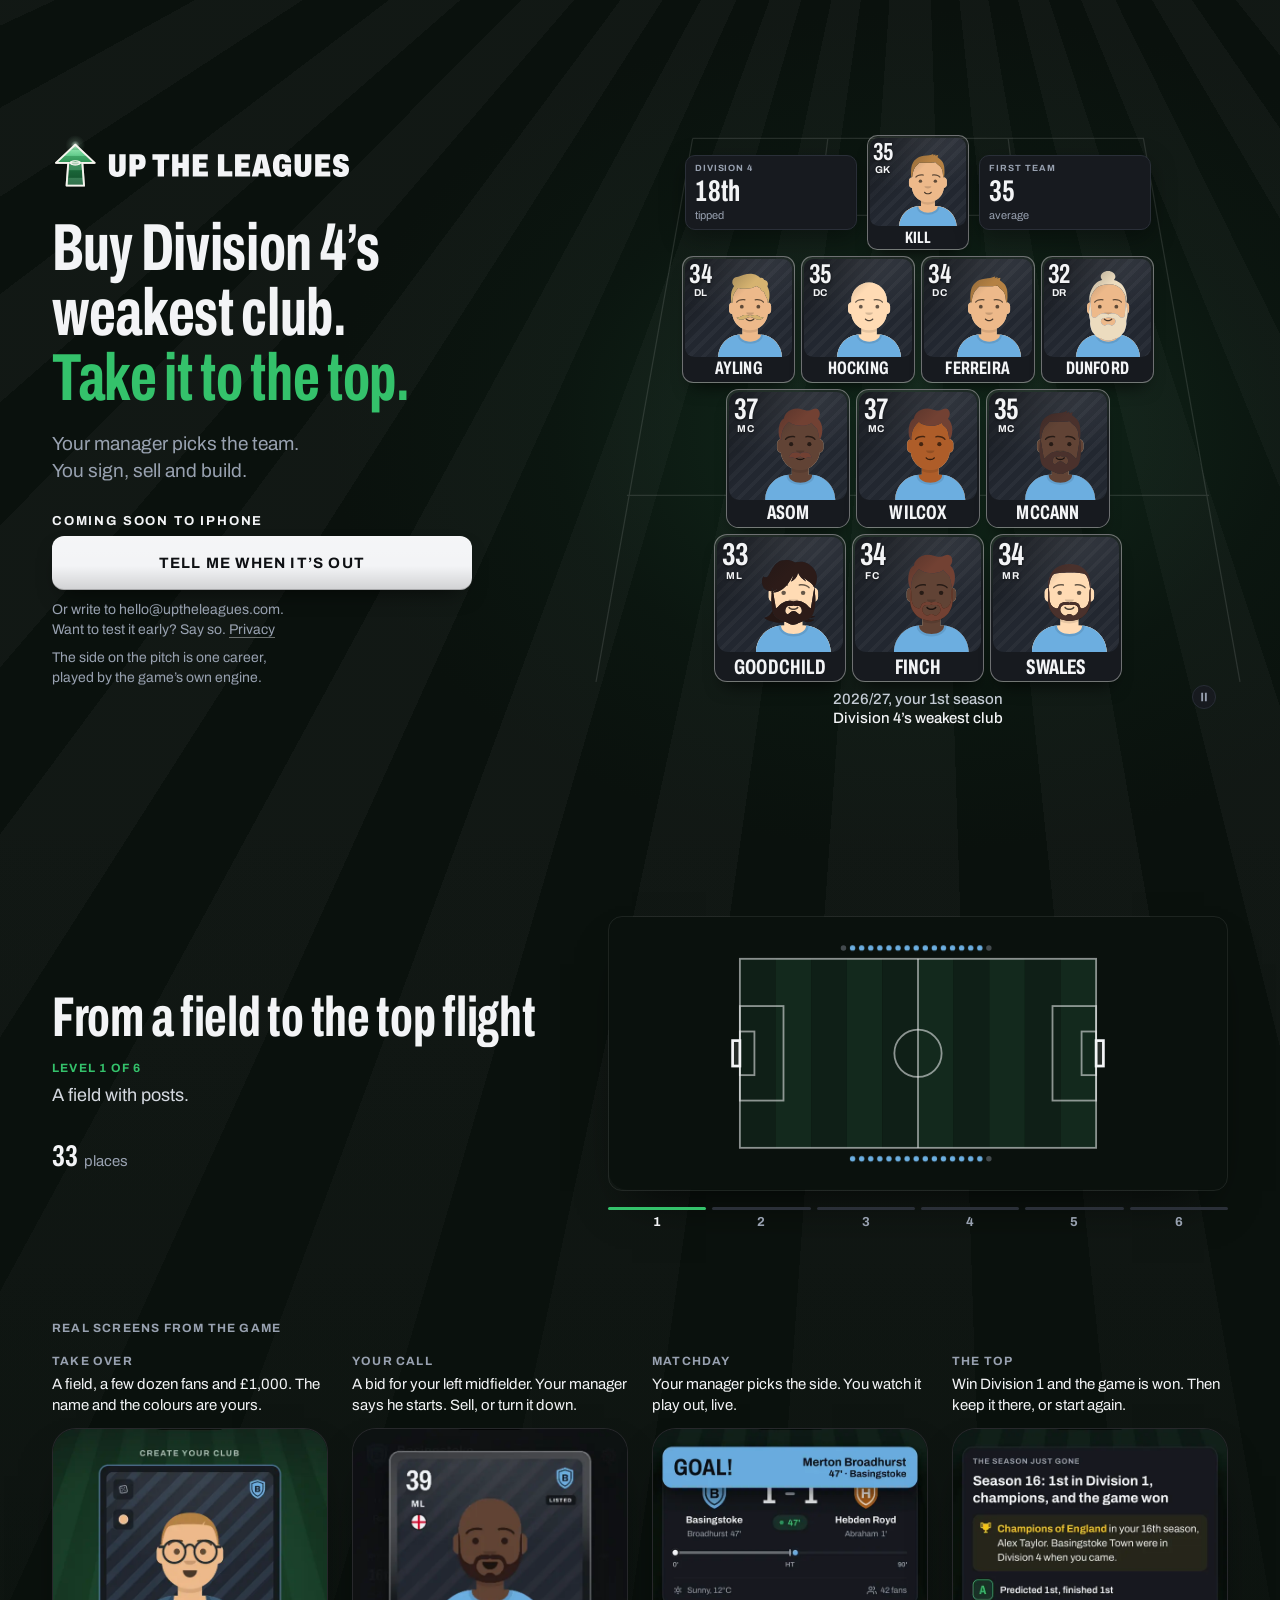
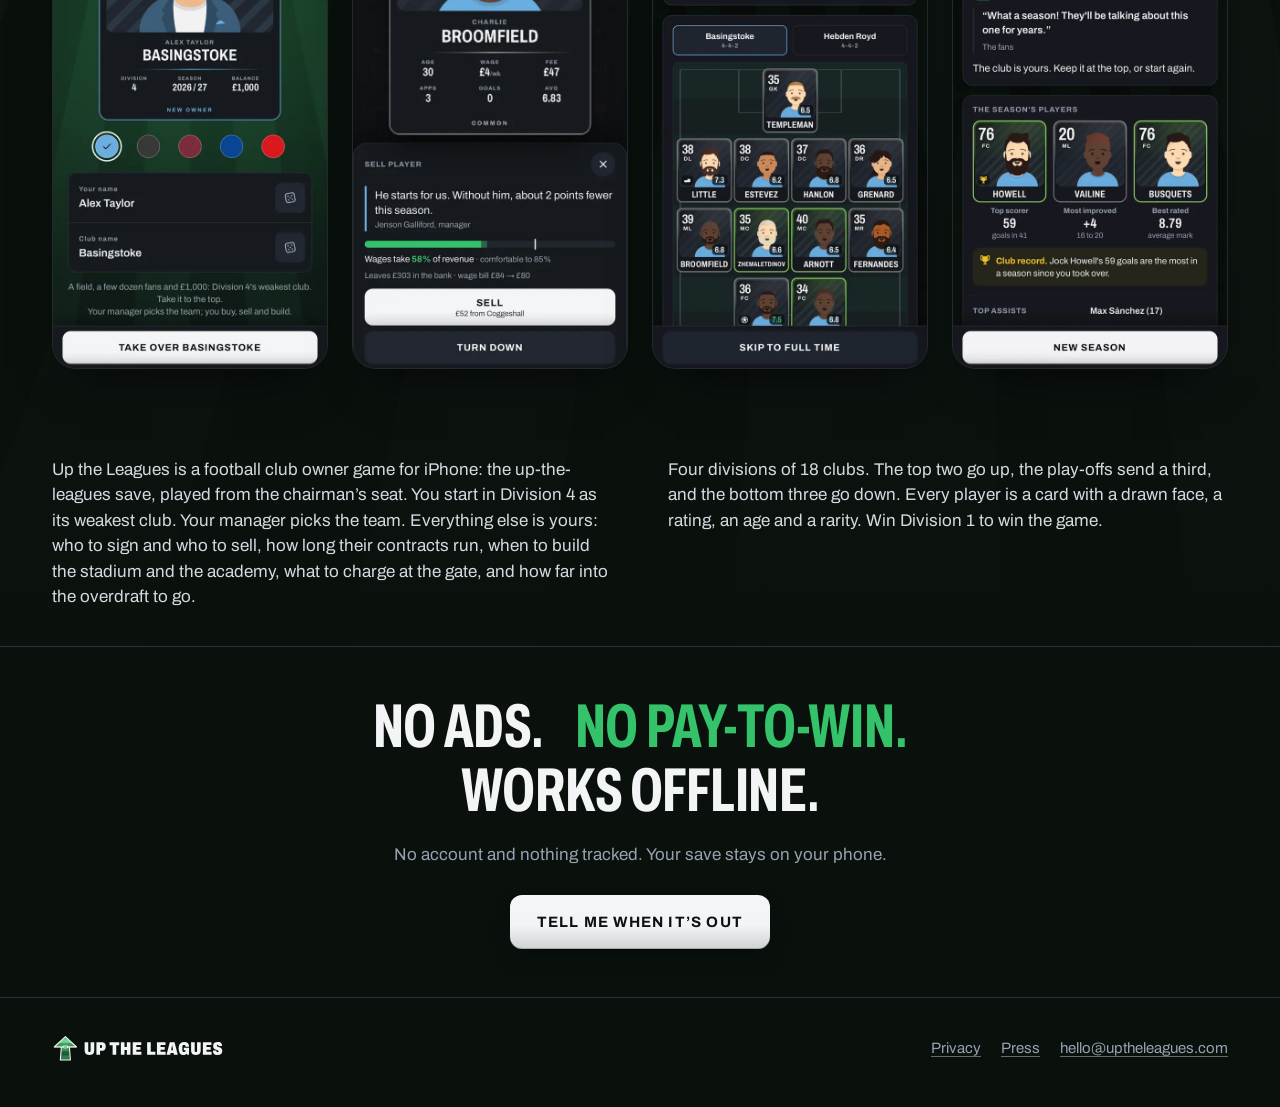
==== commit a83570fb: "A press page at /press: the facts, what the game is, the logo, the app icon and four full-size scree" ====
--- a/index.html
+++ b/index.html
@@ -176,6 +176,7 @@
     <img src="assets/lockup-small.svg" width="203" height="44" alt="Up the Leagues" loading="lazy">
     <nav aria-label="Footer">
       <a href="privacy/">Privacy</a>
+      <a href="press/">Press</a>
       <a href="mailto:hello@uptheleagues.com">hello@uptheleagues.com</a>
     </nav>
   </div>
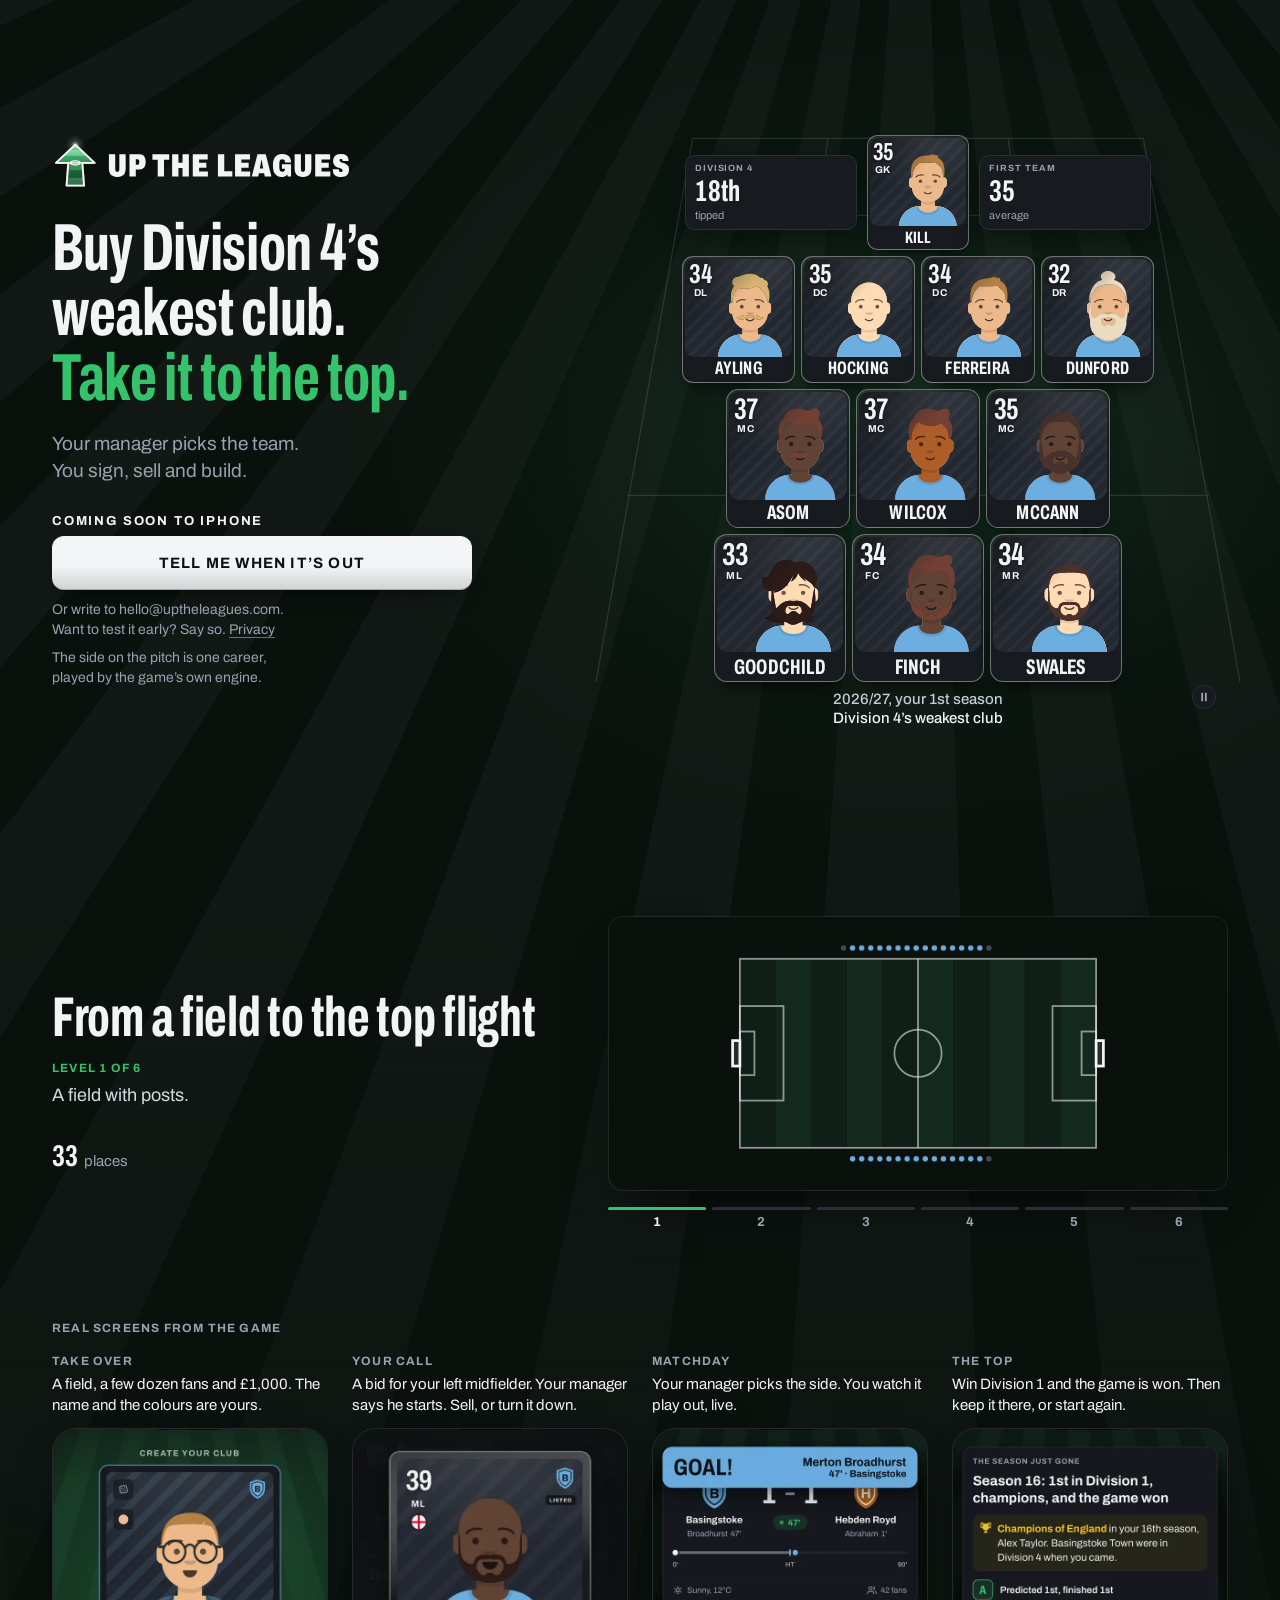
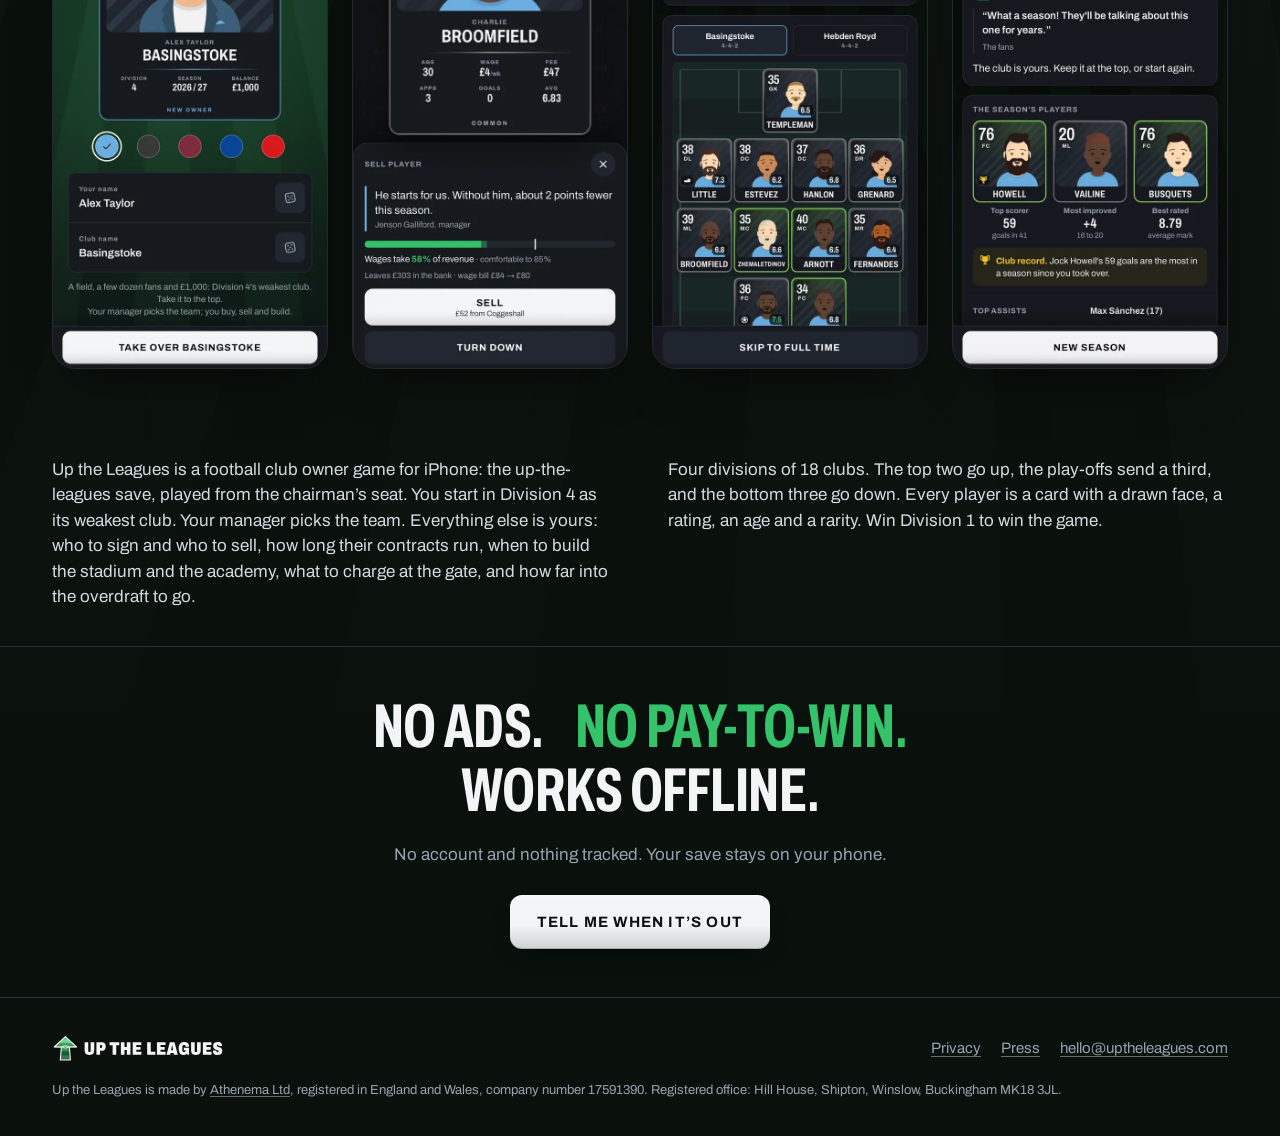
==== commit 0db81760: "Every page's foot names Athenema Ltd, its number, country and registered office, as UK law asks of a" ====
--- a/index.html
+++ b/index.html
@@ -12,7 +12,7 @@
 <link rel="icon" href="assets/favicon-64.png" sizes="64x64" type="image/png">
 <link rel="apple-touch-icon" href="assets/apple-touch-icon.png">
 <link rel="preload" href="assets/archivo.woff2" as="font" type="font/woff2" crossorigin>
-<style>@font-face{font-family:Archivo;src:url(assets/archivo.woff2) format("woff2");font-weight:400 900;font-stretch:62% 100%;font-display:swap}:root{color-scheme:dark;--bg:#0e1013;--quiet:#0a110d;--surface:#171a1f;--surface2:#222730;--line:#2a2f38;--text:#f3f4f6;--muted:#98a1b0;--up:#34c26b;--sky:#56b4e9;--gold:#f5c518;--chalk:rgb(255 255 255 / 0.11);--gutter:20px;--fade:2400px}*,*::before,*::after{box-sizing:border-box}html{-webkit-text-size-adjust:100%;text-size-adjust:100%}body{margin:0;min-height:100vh;color:var(--text);font:400 17px/1.5 Archivo,system-ui,-apple-system,"Segoe UI",Roboto,sans-serif;background:linear-gradient(180deg,rgb(10 17 13 / 0) calc(var(--fade) / 3),var(--quiet) var(--fade)),repeating-conic-gradient(from 180deg at 50% -400px,rgb(255 255 255 / 0.03) 0deg 4.07deg,transparent 4.07deg 8.14deg),var(--quiet);-webkit-font-smoothing:antialiased;-moz-osx-font-smoothing:grayscale}img,video{display:block;max-width:100%}a{color:inherit;text-decoration-color:rgb(243 244 246 / 0.4);text-underline-offset:0.18em}a:hover{text-decoration-color:currentColor}:focus-visible{outline:3px solid var(--sky);outline-offset:3px}.wrap{width:100%;max-width:1120px;margin:0 auto;padding:0 var(--gutter)}p,li{text-wrap:pretty}.vh{position:absolute;width:1px;height:1px;margin:-1px;overflow:hidden;clip-path:inset(50%);white-space:nowrap}.eyebrow{margin:0;color:var(--muted);font-size:12px;font-weight:700;letter-spacing:0.1em;line-height:1.3;text-transform:uppercase}.display{font-stretch:62%;font-weight:700;letter-spacing:-0.005em;line-height:1.04}.hero{--halfway:66px;position:relative;overflow:hidden;padding:max(20px,env(safe-area-inset-top)) 0 156px;background:linear-gradient(180deg,rgb(14 16 19 / 0.55),rgb(14 16 19 / 0) 22%),radial-gradient(ellipse 85% 46% at 50% 54%,#24603d,rgb(27 74 47 / 0.85) 30%,rgb(17 48 31 / 0.5) 62%,rgb(10 23 16 / 0) 100%)}.hero::before,.hero::after{content:"";position:absolute;left:50%;pointer-events:none}.hero::before{bottom:var(--halfway);width:100vw;height:0;border-top:1.5px solid var(--chalk);transform:translateX(-50%)}.hero::after{bottom:var(--halfway);width:min(68vw,420px);aspect-ratio:5 / 2;border:1.5px solid var(--chalk);border-radius:50%;transform:translate(-50%,50%)}.hero .wrap{display:grid;gap:12px;justify-items:center;text-align:center}.lockup{margin:0;width:min(76vw,300px)}.lockup img{width:100%;height:auto}.headline{margin:2px 0 0;max-width:13em;font-size:clamp(28px,8vw,60px);text-wrap:balance}.headline span{color:var(--up)}.sub{margin:-4px 0 0;max-width:22em;color:var(--muted);font-size:16px;line-height:1.45;text-wrap:balance}.moment{position:relative;margin:2px 0 0;height:clamp(196px,calc(100svh - 344px),420px);aspect-ratio:2 / 3;border:1px solid rgb(255 255 255 / 0.08);border-radius:22px;overflow:hidden;background:#0b0f0d;box-shadow:0 30px 60px -20px rgb(0 0 0 / 0.7),0 0 80px rgb(52 194 107 / 0.12)}.moment video,.moment img{width:100%;height:100%;object-fit:cover}.moment .still{display:none}@media (prefers-reduced-motion:reduce){.moment video{display:none}.moment .still{display:block}}.signup{width:100%;max-width:420px;margin:4px 0 0;display:grid;gap:8px;text-align:left}.signup .eyebrow{text-align:center;color:var(--text);font-size:13px;letter-spacing:0.14em}.field{display:grid;gap:1px;padding:10px 16px 8px;border:1px solid var(--line);border-radius:14px;background:var(--surface)}.field:focus-within{border-color:var(--sky);box-shadow:0 0 0 1px var(--sky)}.field label{color:var(--muted);font-size:13px;font-weight:600;letter-spacing:0.04em}.field input{width:100%;min-width:0;margin:0;padding:2px 0 4px;border:0;background:none;color:var(--text);font:600 19px/1.3 Archivo,system-ui,sans-serif;outline:none}.field input::placeholder{color:#7d8696;opacity:1}.tick{display:flex;align-items:center;gap:12px;min-height:44px;padding:0 4px;cursor:pointer;font-weight:600}.tick input{appearance:none;-webkit-appearance:none;flex:none;display:grid;place-content:center;width:26px;height:26px;margin:0;border:2px solid var(--muted);border-radius:8px;background:var(--surface);cursor:pointer}.tick input::before{content:"";width:12px;height:7px;margin-top:-3px;border:solid var(--bg);border-width:0 0 3px 3px;transform:rotate(-45deg) scale(0);transition:transform 120ms ease-out}.tick input:checked{border-color:var(--up);background:var(--up)}.tick input:checked::before{transform:rotate(-45deg) scale(1)}.tick input:focus-visible{outline-offset:2px}.button{display:flex;align-items:center;justify-content:center;width:100%;min-height:54px;margin:0;padding:8px 16px;border:0;border-radius:12px;background:linear-gradient(180deg,rgb(255 255 255 / 0.16),rgb(255 255 255 / 0) 55%,rgb(0 0 0 / 0.14)),var(--text);box-shadow:inset 0 1px 0 rgb(255 255 255 / 0.22),inset 0 -1px 0 rgb(0 0 0 / 0.2),0 10px 24px -12px rgb(0 0 0 / 0.8);color:var(--bg);font:700 15px/1.2 Archivo,system-ui,sans-serif;letter-spacing:0.08em;text-transform:uppercase;text-decoration:none;cursor:pointer;transition:transform 160ms cubic-bezier(0.2,1.4,0.4,1),filter 120ms}.button:active{transform:scale(0.97);filter:brightness(0.9);transition-duration:60ms}.fine{margin:2px 0 0;color:var(--muted);font-size:14px;line-height:1.45;text-align:center;text-wrap:balance}section{padding:56px 0}main>section:first-child{padding-top:24px}.section-head{display:grid;gap:10px;margin-bottom:28px}.section-head h2{margin:0;font-size:clamp(30px,7.4vw,48px)}.lede{max-width:38em;margin:0;color:#d5d9e0}.section-head .eyebrow{margin-top:22px}.moments{display:grid;gap:36px;margin:0;padding:0;list-style:none}.moments figure{margin:0}.moments img{width:100%;height:auto;aspect-ratio:4 / 5;border:1px solid rgb(255 255 255 / 0.08);border-radius:18px;background:var(--bg);box-shadow:0 24px 48px -24px rgb(0 0 0 / 0.8)}.moments figcaption{display:grid;gap:6px;padding:16px 4px 0}.moments figcaption p{margin:0;font-size:17px}.promises{text-align:center;border-top:1px solid var(--line)}.promises ul{display:flex;flex-wrap:wrap;justify-content:center;gap:0 0.5em;margin:0 auto;padding:0;list-style:none;font-size:clamp(38px,11vw,76px);text-transform:uppercase}.promises li:nth-child(even){color:var(--up)}.promises li:nth-child(-n + 2){order:1}.promises ul::after{content:"";flex-basis:100%;order:2}.promises li:nth-child(n + 3){order:3}.promises p{max-width:30em;margin:18px auto 28px;color:var(--muted)}.promises .button{width:auto;min-width:260px;display:inline-flex}footer{padding:28px 0 max(36px,env(safe-area-inset-bottom));border-top:1px solid var(--line);color:var(--muted);font-size:15px}footer .wrap{display:flex;flex-wrap:wrap;gap:10px 24px;align-items:center;justify-content:space-between}footer img{width:172px;height:auto}footer nav{display:flex;flex-wrap:wrap;gap:8px 20px}footer a{display:inline-block;padding:10px 0}.doc{--fade:640px}.doc header .wrap,.doc main,.doc footer .wrap{max-width:744px}.doc header{padding:max(28px,env(safe-area-inset-top)) 0 0}.doc header img{width:203px;height:auto}.doc main{padding-top:36px;padding-bottom:64px}.doc h1{margin:8px 0 6px;font-size:clamp(40px,10vw,60px)}.doc h2{margin:40px 0 8px;font-size:28px}.doc p,.doc li{color:#d5d9e0}.doc ul{padding-left:1.2em}.doc li + li{margin-top:6px}.doc .summary{margin:20px 0 0;padding:16px 18px;border:1px solid var(--line);border-radius:14px;background:var(--surface);color:var(--text)}@media (min-width:720px){:root{--gutter:32px}.moments{grid-template-columns:repeat(2,minmax(0,1fr));gap:48px 32px}}@media (min-width:1000px){.hero{--halfway:100px;padding:56px 0 224px;background:linear-gradient(180deg,rgb(14 16 19 / 0.55),rgb(14 16 19 / 0) 22%),radial-gradient(ellipse 52% 62% at 72% 48%,#24603d,rgb(27 74 47 / 0.85) 30%,rgb(17 48 31 / 0.5) 62%,rgb(10 23 16 / 0) 100%)}.hero .wrap{grid-template-columns:minmax(0,1fr) auto;grid-template-areas:"lockup moment" "headline moment" "sub moment" "signup moment";grid-template-rows:auto auto auto 1fr;gap:0 64px;justify-items:start;text-align:left}.lockup{grid-area:lockup;width:400px;margin-top:12px}.headline{grid-area:headline;margin-top:40px;font-size:64px}.sub{grid-area:sub;margin-top:18px;font-size:19px}.moment{grid-area:moment;align-self:center;margin:0;height:min(640px,76vh)}.signup{grid-area:signup;align-self:start;margin-top:36px}.signup .eyebrow,.fine{text-align:left}.section-head{max-width:976px;margin-inline:auto}.moments{grid-template-columns:repeat(2,minmax(0,440px));justify-content:center;gap:64px 96px}section{padding:80px 0}main>section:first-child{padding-top:32px}}[hidden]{display:none !important}.wrap{max-width:1240px}:root{--axis:calc(100% - max((100% - 1240px) / 2,0px) - 342px)}.hero{--lit:0.35;padding:max(14px,env(safe-area-inset-top)) 0 28px;background:none;isolation:isolate}.hero::before,.hero::after{content:none}.hero .pool{position:absolute;inset:0;z-index:-1;pointer-events:none;background:radial-gradient(ellipse 90% 44% at 50% 55%,#24603d,rgb(27 74 47 / 0.85) 30%,rgb(17 48 31 / 0.5) 62%,rgb(10 23 16 / 0) 100%);opacity:var(--lit);transition:opacity 900ms ease}.hero[data-lit="4"]{--lit:0.32}.hero[data-lit="3"]{--lit:0.5}.hero[data-lit="2"]{--lit:0.72}.hero[data-lit="1"]{--lit:1}.hero .wrap{display:grid;gap:10px;justify-items:center;text-align:center;padding-inline:12px}.pitch-copy{display:grid;gap:8px;justify-items:center;padding-inline:8px}.lockup{width:min(56vw,210px);margin:0}.headline{margin:0;max-width:none;font-size:clamp(32px,11.4vw,46px);line-height:1;text-wrap:initial}.headline span{display:block;color:inherit;text-wrap:balance}.headline .up{color:var(--up)}.sub{margin:0;font-size:clamp(13px,3.6vw,15px);line-height:1.35}.climb{--room:calc(100svh - 340px);--b:min(calc((100vw - 42px) / 3.44),max(var(--floor,58px),calc((var(--room) - 62px) / 4.04)),118px);width:100%;margin:0;display:grid;gap:4px;justify-items:center}.xi{position:relative;display:grid;gap:6px;justify-items:center;width:100%;padding:2px 0 0}.chalk{position:absolute;inset:0 -12px;width:calc(100% + 24px);height:100%;overflow:visible;pointer-events:none}.chalk path{fill:none;stroke:rgb(255 255 255 / calc(0.08 + 0.1 * var(--lit)));stroke-width:1.25;vector-effect:non-scaling-stroke;transition:stroke 900ms ease}.row{position:relative;display:flex;gap:6px;justify-content:center;--w:var(--b)}.row.gk{--w:calc(var(--b) * 0.78);width:100%;justify-content:center;gap:10px;align-items:center}.row:nth-of-type(2){--w:calc(var(--b) * 0.86)}.row:nth-of-type(3){--w:calc(var(--b) * 0.94)}.row:nth-of-type(4){--w:var(--b)}.mini{--art:calc(var(--w) - 7px);width:var(--w);padding:2px 2px 0;border:1.5px solid color-mix(in srgb,var(--c) 100%,transparent);border-radius:calc(var(--w) * 0.1);background:linear-gradient(170deg,var(--wash),#171a1f 46%);box-shadow:0 12px 18px -10px rgb(0 0 0 / 0.75)}.mini.r0{border-color:color-mix(in srgb,var(--c) 55%,transparent)}.mini.r1{box-shadow:0 0 10px color-mix(in srgb,var(--c) 18%,transparent),0 12px 18px -10px rgb(0 0 0 / 0.75)}.mini.r2{box-shadow:0 0 14px color-mix(in srgb,var(--c) 32%,transparent),0 12px 18px -10px rgb(0 0 0 / 0.75)}.mini.r3{box-shadow:0 0 18px color-mix(in srgb,var(--c) 42%,transparent),0 12px 18px -10px rgb(0 0 0 / 0.75)}.mini.r4{box-shadow:0 0 24px color-mix(in srgb,var(--c) 55%,transparent),0 12px 18px -10px rgb(0 0 0 / 0.75)}.art{position:relative;height:calc(var(--art) * 0.92);overflow:hidden;border-radius:calc(var(--w) * 0.1 - 2px);background:radial-gradient(120% 85% at 50% 0%,var(--back),transparent 72%),repeating-linear-gradient(135deg,var(--stripe) 0 4px,transparent 4px 10px),#222730}.av{position:absolute;width:calc(var(--art) * 0.79);height:calc(var(--art) * 0.8374);left:calc(var(--art) * 0.61 - var(--art) * 0.395);bottom:calc(var(--art) * -0.0276)}.av svg{display:block;width:100%;height:100%}.eyes{transform-box:fill-box;transform-origin:center}.sh{position:absolute;inset:0;background:linear-gradient(135deg,rgb(14 16 19 / 0.7),transparent 45%)}.cn{position:absolute;left:4%;top:1%;display:grid;justify-items:center}.rt{display:block;font-size:calc(var(--w) * 0.24);font-stretch:62%;font-weight:700;line-height:1.08;letter-spacing:-0.5px;font-variant-numeric:tabular-nums;text-shadow:0 1px 3px rgb(0 0 0 / 0.6)}.ps{margin-top:-2px;font-size:clamp(6.5px,calc(var(--w) * 0.1),10px);font-weight:700;line-height:1.2;letter-spacing:0.6px;text-transform:uppercase;text-shadow:0 1px 3px rgb(0 0 0 / 0.6)}.pl{display:flex;justify-content:center;align-items:center;min-height:calc(var(--w) * 0.22);padding-inline:1px}.pl span{font-size:min(calc(var(--w) * 0.16),calc(var(--w) * 1.5 / var(--n)));font-stretch:62%;font-weight:700;letter-spacing:0.2px;line-height:1.1;text-transform:uppercase;white-space:nowrap}.mini.r4 .art::after{content:"";position:absolute;inset:0;background:linear-gradient(115deg,transparent 38%,rgb(255 244 200 / 0.22) 50%,transparent 62%);background-size:260% 100%;animation:sheen 3.6s ease-in-out infinite}@keyframes sheen{0%{background-position:120% 0}60%,100%{background-position:-60% 0}}.mr{opacity:var(--rest,1)}.mp{opacity:var(--joy,0)}.climb.pleased{--rest:0;--joy:1}.tile{flex:1 1 0;min-width:0;max-width:calc(var(--b) * 1.3);display:grid;gap:1px;justify-items:start;padding:7px 9px;border:1px solid var(--line);border-radius:10px;background:var(--surface);box-shadow:0 8px 24px rgb(0 0 0 / 0.35);text-align:left}.tile .k,.tile .n{color:var(--muted);white-space:nowrap}.tile .k{font-size:9px;font-weight:700;letter-spacing:0.1em;line-height:11px;text-transform:uppercase}.tile b{font-size:clamp(20px,calc(var(--b) * 0.3),30px);font-stretch:62%;font-weight:700;line-height:1.1;font-variant-numeric:tabular-nums}.tile .n{font-size:11px;line-height:13px}.hero[data-won="1"] .tile b{color:var(--gold)}.status{position:relative;width:100%;padding-block:4px 2px;text-align:center}.line{min-height:2.6em;margin:0;color:var(--text);font-size:14px;font-weight:500;line-height:1.3;text-wrap:balance}.line b{display:block;color:#c4cbd4;font-weight:500}.line .up{color:var(--up);font-weight:600}.line .won{color:var(--gold);font-weight:700}.toggle{position:absolute;top:-11px;right:2px;display:grid;place-items:center;width:44px;height:44px;padding:0;border:0;background:none;color:var(--muted);cursor:pointer}.toggle svg{width:24px;height:24px}.toggle circle{fill:var(--surface);stroke:var(--line)}.toggle path{fill:currentColor;display:none}.toggle[data-state="pause"] .i-pause,.toggle[data-state="play"] .i-play,.toggle[data-state="replay"] .i-replay{display:block}.signup{max-width:420px;gap:6px;margin:0;padding-inline:8px}.signup .eyebrow{font-size:12px}.fine{padding-block:2px 0}.fine.real{margin-top:0;padding-bottom:6px;color:var(--muted)}footer a{padding:11px 0}.fine a{display:inline-block;padding-block:12px;margin-block:-12px}section{padding:44px 0}main>section:first-child{padding-top:28px}.build .wrap{display:grid;gap:18px}.build-copy{display:grid;gap:6px}.build-copy h2{margin:0 0 8px;font-size:clamp(34px,9.6vw,56px);text-wrap:balance}.g-level{color:var(--up)}.g-says{min-height:2.9em;margin:0;color:#d5d9e0;font-size:18px;line-height:1.45;text-wrap:pretty}.g-places{display:flex;gap:6px;align-items:baseline;margin:0;color:var(--muted);font-size:15px}.g-places b{color:var(--text);font-size:30px;font-variant-numeric:tabular-nums}#ground:empty{display:none}#ground{display:block;width:100%;height:auto;border:1px solid rgb(255 255 255 / 0.08);border-radius:14px;box-shadow:0 24px 48px -24px rgb(0 0 0 / 0.8)}#ground .rise{animation:rise 460ms cubic-bezier(0.2,0.9,0.3,1) both;transform-box:fill-box;transform-origin:center}#ground .fans{animation:fans 700ms ease-out both}@keyframes rise{from{opacity:0;transform:scale(0.94)}}@keyframes fans{from{opacity:0}}.g-steps{display:grid;grid-template-columns:repeat(6,1fr);gap:6px;margin-top:10px}.g-step{position:relative;height:44px;padding:0;border:0;background:none;color:var(--muted);font:700 13px/1 Archivo,system-ui,sans-serif;cursor:pointer}.g-step::before{content:"";position:absolute;inset:6px 0 auto;height:3px;border-radius:2px;background:var(--line);transition:background 200ms}.g-step.built::before{background:var(--up)}.g-step[aria-pressed="true"]{color:var(--text)}.screens{padding-top:12px;padding-bottom:8px}.screens>.wrap{margin-bottom:16px}.shots{display:flex;gap:14px;margin:0;padding:2px var(--gutter) 16px;list-style:none;overflow-x:auto;overscroll-behavior-x:contain;scroll-snap-type:x mandatory;scroll-padding-inline:var(--gutter);scrollbar-width:none}.shots::-webkit-scrollbar{display:none}.shots li{flex:0 0 min(76vw,300px);scroll-snap-align:start}.shots figure{display:grid;gap:12px;height:100%;margin:0;grid-template-rows:1fr auto}.shots figcaption{display:grid;gap:4px;align-content:start}.shots figcaption p{margin:0;font-size:15px;line-height:1.4}.shots img{width:100%;height:auto;aspect-ratio:600 / 1176;border:1px solid rgb(255 255 255 / 0.1);border-radius:24px;background:var(--bg);box-shadow:0 24px 48px -24px rgb(0 0 0 / 0.8)}.about{padding-bottom:36px}.about .wrap{display:grid;gap:12px}.lede{max-width:38em}.promises{padding-block:48px}@media (min-width:1000px){.hero{padding:44px 0 40px;min-height:min(100svh,860px);display:grid;align-items:center}.hero .pool{background:radial-gradient(ellipse 46% 49% at var(--axis) 50%,#24603d,rgb(27 74 47 / 0.85) 30%,rgb(17 48 31 / 0.5) 62%,rgb(10 23 16 / 0) 100%)}.hero .wrap{grid-template-columns:minmax(0,1fr) minmax(0,min(620px,52vw));grid-template-areas:"copy climb" "signup climb";grid-template-rows:auto 1fr;gap:0 56px;justify-items:start;text-align:left;padding-inline:var(--gutter)}.pitch-copy{grid-area:copy;justify-items:start;padding:0;gap:18px}.lockup{grid-area:auto;width:300px;margin:0}.headline{grid-area:auto;margin:0;font-size:clamp(54px,5.2vw,74px);line-height:0.98}.sub{grid-area:auto;margin:0;font-size:19px;line-height:1.45}.climb{grid-area:climb;--b:min(132px,calc((100svh - 150px) / 4.1),calc((52vw - 24px) / 4));text-align:center}.status{padding-inline:44px}.line{min-height:2.6em;font-size:15px}.signup{grid-area:signup;align-self:start;margin-top:28px;padding:0}.signup .eyebrow{font-size:13px}.build .wrap{grid-template-columns:minmax(0,1fr) minmax(0,min(620px,52vw));gap:0 56px;align-items:center}.shots{justify-content:space-between;gap:24px;overflow:visible;max-width:1240px;margin-inline:auto;padding-inline:var(--gutter)}.shots li{flex:1 1 0;min-width:0}.about .wrap{grid-template-columns:repeat(2,minmax(0,1fr));gap:40px 56px}.lede{max-width:none}section{padding:64px 0}main>section:first-child{padding-top:56px}}@media (prefers-reduced-motion:reduce){#ground .rise,#ground .fans,.mini.r4 .art::after{animation:none}.hero .pool,.chalk path{transition:none}}@media (min-width:1000px){body{background:linear-gradient(180deg,rgb(10 17 13 / 0) calc(var(--fade) / 3),var(--quiet) var(--fade)),repeating-conic-gradient(from 180deg at var(--axis) -400px,rgb(255 255 255 / 0.03) 0deg 4.07deg,transparent 4.07deg 8.14deg),var(--quiet)}}.promises ul{font-size:clamp(34px,9.8vw,62px)}@media (max-width:359px){.tile{padding:6px 7px}.tile .k{font-size:8px;letter-spacing:0.06em}.line{font-size:12.5px}}@media (max-height:600px) and (max-width:999px){.sub{display:none}.climb{--room:calc(100svh - 296px);--floor:52px}.lockup{width:168px}}</style>
+<style>@font-face{font-family:Archivo;src:url(assets/archivo.woff2) format("woff2");font-weight:400 900;font-stretch:62% 100%;font-display:swap}:root{color-scheme:dark;--bg:#0e1013;--quiet:#0a110d;--surface:#171a1f;--surface2:#222730;--line:#2a2f38;--text:#f3f4f6;--muted:#98a1b0;--up:#34c26b;--sky:#56b4e9;--gold:#f5c518;--chalk:rgb(255 255 255 / 0.11);--gutter:20px;--fade:2400px}*,*::before,*::after{box-sizing:border-box}html{-webkit-text-size-adjust:100%;text-size-adjust:100%}body{margin:0;min-height:100vh;color:var(--text);font:400 17px/1.5 Archivo,system-ui,-apple-system,"Segoe UI",Roboto,sans-serif;background:linear-gradient(180deg,rgb(10 17 13 / 0) calc(var(--fade) / 3),var(--quiet) var(--fade)),repeating-conic-gradient(from 180deg at 50% -400px,rgb(255 255 255 / 0.03) 0deg 4.07deg,transparent 4.07deg 8.14deg),var(--quiet);-webkit-font-smoothing:antialiased;-moz-osx-font-smoothing:grayscale}img,video{display:block;max-width:100%}a{color:inherit;text-decoration-color:rgb(243 244 246 / 0.4);text-underline-offset:0.18em}a:hover{text-decoration-color:currentColor}:focus-visible{outline:3px solid var(--sky);outline-offset:3px}.wrap{width:100%;max-width:1120px;margin:0 auto;padding:0 var(--gutter)}p,li{text-wrap:pretty}.vh{position:absolute;width:1px;height:1px;margin:-1px;overflow:hidden;clip-path:inset(50%);white-space:nowrap}.eyebrow{margin:0;color:var(--muted);font-size:12px;font-weight:700;letter-spacing:0.1em;line-height:1.3;text-transform:uppercase}.display{font-stretch:62%;font-weight:700;letter-spacing:-0.005em;line-height:1.04}.hero{--halfway:66px;position:relative;overflow:hidden;padding:max(20px,env(safe-area-inset-top)) 0 156px;background:linear-gradient(180deg,rgb(14 16 19 / 0.55),rgb(14 16 19 / 0) 22%),radial-gradient(ellipse 85% 46% at 50% 54%,#24603d,rgb(27 74 47 / 0.85) 30%,rgb(17 48 31 / 0.5) 62%,rgb(10 23 16 / 0) 100%)}.hero::before,.hero::after{content:"";position:absolute;left:50%;pointer-events:none}.hero::before{bottom:var(--halfway);width:100vw;height:0;border-top:1.5px solid var(--chalk);transform:translateX(-50%)}.hero::after{bottom:var(--halfway);width:min(68vw,420px);aspect-ratio:5 / 2;border:1.5px solid var(--chalk);border-radius:50%;transform:translate(-50%,50%)}.hero .wrap{display:grid;gap:12px;justify-items:center;text-align:center}.lockup{margin:0;width:min(76vw,300px)}.lockup img{width:100%;height:auto}.headline{margin:2px 0 0;max-width:13em;font-size:clamp(28px,8vw,60px);text-wrap:balance}.headline span{color:var(--up)}.sub{margin:-4px 0 0;max-width:22em;color:var(--muted);font-size:16px;line-height:1.45;text-wrap:balance}.moment{position:relative;margin:2px 0 0;height:clamp(196px,calc(100svh - 344px),420px);aspect-ratio:2 / 3;border:1px solid rgb(255 255 255 / 0.08);border-radius:22px;overflow:hidden;background:#0b0f0d;box-shadow:0 30px 60px -20px rgb(0 0 0 / 0.7),0 0 80px rgb(52 194 107 / 0.12)}.moment video,.moment img{width:100%;height:100%;object-fit:cover}.moment .still{display:none}@media (prefers-reduced-motion:reduce){.moment video{display:none}.moment .still{display:block}}.signup{width:100%;max-width:420px;margin:4px 0 0;display:grid;gap:8px;text-align:left}.signup .eyebrow{text-align:center;color:var(--text);font-size:13px;letter-spacing:0.14em}.field{display:grid;gap:1px;padding:10px 16px 8px;border:1px solid var(--line);border-radius:14px;background:var(--surface)}.field:focus-within{border-color:var(--sky);box-shadow:0 0 0 1px var(--sky)}.field label{color:var(--muted);font-size:13px;font-weight:600;letter-spacing:0.04em}.field input{width:100%;min-width:0;margin:0;padding:2px 0 4px;border:0;background:none;color:var(--text);font:600 19px/1.3 Archivo,system-ui,sans-serif;outline:none}.field input::placeholder{color:#7d8696;opacity:1}.tick{display:flex;align-items:center;gap:12px;min-height:44px;padding:0 4px;cursor:pointer;font-weight:600}.tick input{appearance:none;-webkit-appearance:none;flex:none;display:grid;place-content:center;width:26px;height:26px;margin:0;border:2px solid var(--muted);border-radius:8px;background:var(--surface);cursor:pointer}.tick input::before{content:"";width:12px;height:7px;margin-top:-3px;border:solid var(--bg);border-width:0 0 3px 3px;transform:rotate(-45deg) scale(0);transition:transform 120ms ease-out}.tick input:checked{border-color:var(--up);background:var(--up)}.tick input:checked::before{transform:rotate(-45deg) scale(1)}.tick input:focus-visible{outline-offset:2px}.button{display:flex;align-items:center;justify-content:center;width:100%;min-height:54px;margin:0;padding:8px 16px;border:0;border-radius:12px;background:linear-gradient(180deg,rgb(255 255 255 / 0.16),rgb(255 255 255 / 0) 55%,rgb(0 0 0 / 0.14)),var(--text);box-shadow:inset 0 1px 0 rgb(255 255 255 / 0.22),inset 0 -1px 0 rgb(0 0 0 / 0.2),0 10px 24px -12px rgb(0 0 0 / 0.8);color:var(--bg);font:700 15px/1.2 Archivo,system-ui,sans-serif;letter-spacing:0.08em;text-transform:uppercase;text-decoration:none;cursor:pointer;transition:transform 160ms cubic-bezier(0.2,1.4,0.4,1),filter 120ms}.button:active{transform:scale(0.97);filter:brightness(0.9);transition-duration:60ms}.fine{margin:2px 0 0;color:var(--muted);font-size:14px;line-height:1.45;text-align:center;text-wrap:balance}section{padding:56px 0}main>section:first-child{padding-top:24px}.section-head{display:grid;gap:10px;margin-bottom:28px}.section-head h2{margin:0;font-size:clamp(30px,7.4vw,48px)}.lede{max-width:38em;margin:0;color:#d5d9e0}.section-head .eyebrow{margin-top:22px}.moments{display:grid;gap:36px;margin:0;padding:0;list-style:none}.moments figure{margin:0}.moments img{width:100%;height:auto;aspect-ratio:4 / 5;border:1px solid rgb(255 255 255 / 0.08);border-radius:18px;background:var(--bg);box-shadow:0 24px 48px -24px rgb(0 0 0 / 0.8)}.moments figcaption{display:grid;gap:6px;padding:16px 4px 0}.moments figcaption p{margin:0;font-size:17px}.promises{text-align:center;border-top:1px solid var(--line)}.promises ul{display:flex;flex-wrap:wrap;justify-content:center;gap:0 0.5em;margin:0 auto;padding:0;list-style:none;font-size:clamp(38px,11vw,76px);text-transform:uppercase}.promises li:nth-child(even){color:var(--up)}.promises li:nth-child(-n + 2){order:1}.promises ul::after{content:"";flex-basis:100%;order:2}.promises li:nth-child(n + 3){order:3}.promises p{max-width:30em;margin:18px auto 28px;color:var(--muted)}.promises .button{width:auto;min-width:260px;display:inline-flex}footer{padding:28px 0 max(36px,env(safe-area-inset-bottom));border-top:1px solid var(--line);color:var(--muted);font-size:15px}footer .wrap{display:flex;flex-wrap:wrap;gap:10px 24px;align-items:center;justify-content:space-between}footer img{width:172px;height:auto}footer nav{display:flex;flex-wrap:wrap;gap:8px 20px}footer a{display:inline-block;padding:10px 0}.doc{--fade:640px}.doc header .wrap,.doc main,.doc footer .wrap{max-width:744px}.doc header{padding:max(28px,env(safe-area-inset-top)) 0 0}.doc header img{width:203px;height:auto}.doc main{padding-top:36px;padding-bottom:64px}.doc h1{margin:8px 0 6px;font-size:clamp(40px,10vw,60px)}.doc h2{margin:40px 0 8px;font-size:28px}.doc p,.doc li{color:#d5d9e0}.doc ul{padding-left:1.2em}.doc li + li{margin-top:6px}.doc .summary{margin:20px 0 0;padding:16px 18px;border:1px solid var(--line);border-radius:14px;background:var(--surface);color:var(--text)}@media (min-width:720px){:root{--gutter:32px}.moments{grid-template-columns:repeat(2,minmax(0,1fr));gap:48px 32px}}@media (min-width:1000px){.hero{--halfway:100px;padding:56px 0 224px;background:linear-gradient(180deg,rgb(14 16 19 / 0.55),rgb(14 16 19 / 0) 22%),radial-gradient(ellipse 52% 62% at 72% 48%,#24603d,rgb(27 74 47 / 0.85) 30%,rgb(17 48 31 / 0.5) 62%,rgb(10 23 16 / 0) 100%)}.hero .wrap{grid-template-columns:minmax(0,1fr) auto;grid-template-areas:"lockup moment" "headline moment" "sub moment" "signup moment";grid-template-rows:auto auto auto 1fr;gap:0 64px;justify-items:start;text-align:left}.lockup{grid-area:lockup;width:400px;margin-top:12px}.headline{grid-area:headline;margin-top:40px;font-size:64px}.sub{grid-area:sub;margin-top:18px;font-size:19px}.moment{grid-area:moment;align-self:center;margin:0;height:min(640px,76vh)}.signup{grid-area:signup;align-self:start;margin-top:36px}.signup .eyebrow,.fine{text-align:left}.section-head{max-width:976px;margin-inline:auto}.moments{grid-template-columns:repeat(2,minmax(0,440px));justify-content:center;gap:64px 96px}section{padding:80px 0}main>section:first-child{padding-top:32px}}[hidden]{display:none !important}.wrap{max-width:1240px}:root{--axis:calc(100% - max((100% - 1240px) / 2,0px) - 342px)}.hero{--lit:0.35;padding:max(14px,env(safe-area-inset-top)) 0 28px;background:none;isolation:isolate}.hero::before,.hero::after{content:none}.hero .pool{position:absolute;inset:0;z-index:-1;pointer-events:none;background:radial-gradient(ellipse 90% 44% at 50% 55%,#24603d,rgb(27 74 47 / 0.85) 30%,rgb(17 48 31 / 0.5) 62%,rgb(10 23 16 / 0) 100%);opacity:var(--lit);transition:opacity 900ms ease}.hero[data-lit="4"]{--lit:0.32}.hero[data-lit="3"]{--lit:0.5}.hero[data-lit="2"]{--lit:0.72}.hero[data-lit="1"]{--lit:1}.hero .wrap{display:grid;gap:10px;justify-items:center;text-align:center;padding-inline:12px}.pitch-copy{display:grid;gap:8px;justify-items:center;padding-inline:8px}.lockup{width:min(56vw,210px);margin:0}.headline{margin:0;max-width:none;font-size:clamp(32px,11.4vw,46px);line-height:1;text-wrap:initial}.headline span{display:block;color:inherit;text-wrap:balance}.headline .up{color:var(--up)}.sub{margin:0;font-size:clamp(13px,3.6vw,15px);line-height:1.35}.climb{--room:calc(100svh - 340px);--b:min(calc((100vw - 42px) / 3.44),max(var(--floor,58px),calc((var(--room) - 62px) / 4.04)),118px);width:100%;margin:0;display:grid;gap:4px;justify-items:center}.xi{position:relative;display:grid;gap:6px;justify-items:center;width:100%;padding:2px 0 0}.chalk{position:absolute;inset:0 -12px;width:calc(100% + 24px);height:100%;overflow:visible;pointer-events:none}.chalk path{fill:none;stroke:rgb(255 255 255 / calc(0.08 + 0.1 * var(--lit)));stroke-width:1.25;vector-effect:non-scaling-stroke;transition:stroke 900ms ease}.row{position:relative;display:flex;gap:6px;justify-content:center;--w:var(--b)}.row.gk{--w:calc(var(--b) * 0.78);width:100%;justify-content:center;gap:10px;align-items:center}.row:nth-of-type(2){--w:calc(var(--b) * 0.86)}.row:nth-of-type(3){--w:calc(var(--b) * 0.94)}.row:nth-of-type(4){--w:var(--b)}.mini{--art:calc(var(--w) - 7px);width:var(--w);padding:2px 2px 0;border:1.5px solid color-mix(in srgb,var(--c) 100%,transparent);border-radius:calc(var(--w) * 0.1);background:linear-gradient(170deg,var(--wash),#171a1f 46%);box-shadow:0 12px 18px -10px rgb(0 0 0 / 0.75)}.mini.r0{border-color:color-mix(in srgb,var(--c) 55%,transparent)}.mini.r1{box-shadow:0 0 10px color-mix(in srgb,var(--c) 18%,transparent),0 12px 18px -10px rgb(0 0 0 / 0.75)}.mini.r2{box-shadow:0 0 14px color-mix(in srgb,var(--c) 32%,transparent),0 12px 18px -10px rgb(0 0 0 / 0.75)}.mini.r3{box-shadow:0 0 18px color-mix(in srgb,var(--c) 42%,transparent),0 12px 18px -10px rgb(0 0 0 / 0.75)}.mini.r4{box-shadow:0 0 24px color-mix(in srgb,var(--c) 55%,transparent),0 12px 18px -10px rgb(0 0 0 / 0.75)}.art{position:relative;height:calc(var(--art) * 0.92);overflow:hidden;border-radius:calc(var(--w) * 0.1 - 2px);background:radial-gradient(120% 85% at 50% 0%,var(--back),transparent 72%),repeating-linear-gradient(135deg,var(--stripe) 0 4px,transparent 4px 10px),#222730}.av{position:absolute;width:calc(var(--art) * 0.79);height:calc(var(--art) * 0.8374);left:calc(var(--art) * 0.61 - var(--art) * 0.395);bottom:calc(var(--art) * -0.0276)}.av svg{display:block;width:100%;height:100%}.eyes{transform-box:fill-box;transform-origin:center}.sh{position:absolute;inset:0;background:linear-gradient(135deg,rgb(14 16 19 / 0.7),transparent 45%)}.cn{position:absolute;left:4%;top:1%;display:grid;justify-items:center}.rt{display:block;font-size:calc(var(--w) * 0.24);font-stretch:62%;font-weight:700;line-height:1.08;letter-spacing:-0.5px;font-variant-numeric:tabular-nums;text-shadow:0 1px 3px rgb(0 0 0 / 0.6)}.ps{margin-top:-2px;font-size:clamp(6.5px,calc(var(--w) * 0.1),10px);font-weight:700;line-height:1.2;letter-spacing:0.6px;text-transform:uppercase;text-shadow:0 1px 3px rgb(0 0 0 / 0.6)}.pl{display:flex;justify-content:center;align-items:center;min-height:calc(var(--w) * 0.22);padding-inline:1px}.pl span{font-size:min(calc(var(--w) * 0.16),calc(var(--w) * 1.5 / var(--n)));font-stretch:62%;font-weight:700;letter-spacing:0.2px;line-height:1.1;text-transform:uppercase;white-space:nowrap}.mini.r4 .art::after{content:"";position:absolute;inset:0;background:linear-gradient(115deg,transparent 38%,rgb(255 244 200 / 0.22) 50%,transparent 62%);background-size:260% 100%;animation:sheen 3.6s ease-in-out infinite}@keyframes sheen{0%{background-position:120% 0}60%,100%{background-position:-60% 0}}.mr{opacity:var(--rest,1)}.mp{opacity:var(--joy,0)}.climb.pleased{--rest:0;--joy:1}.tile{flex:1 1 0;min-width:0;max-width:calc(var(--b) * 1.3);display:grid;gap:1px;justify-items:start;padding:7px 9px;border:1px solid var(--line);border-radius:10px;background:var(--surface);box-shadow:0 8px 24px rgb(0 0 0 / 0.35);text-align:left}.tile .k,.tile .n{color:var(--muted);white-space:nowrap}.tile .k{font-size:9px;font-weight:700;letter-spacing:0.1em;line-height:11px;text-transform:uppercase}.tile b{font-size:clamp(20px,calc(var(--b) * 0.3),30px);font-stretch:62%;font-weight:700;line-height:1.1;font-variant-numeric:tabular-nums}.tile .n{font-size:11px;line-height:13px}.hero[data-won="1"] .tile b{color:var(--gold)}.status{position:relative;width:100%;padding-block:4px 2px;text-align:center}.line{min-height:2.6em;margin:0;color:var(--text);font-size:14px;font-weight:500;line-height:1.3;text-wrap:balance}.line b{display:block;color:#c4cbd4;font-weight:500}.line .up{color:var(--up);font-weight:600}.line .won{color:var(--gold);font-weight:700}.toggle{position:absolute;top:-11px;right:2px;display:grid;place-items:center;width:44px;height:44px;padding:0;border:0;background:none;color:var(--muted);cursor:pointer}.toggle svg{width:24px;height:24px}.toggle circle{fill:var(--surface);stroke:var(--line)}.toggle path{fill:currentColor;display:none}.toggle[data-state="pause"] .i-pause,.toggle[data-state="play"] .i-play,.toggle[data-state="replay"] .i-replay{display:block}.signup{max-width:420px;gap:6px;margin:0;padding-inline:8px}.signup .eyebrow{font-size:12px}.fine{padding-block:2px 0}.fine.real{margin-top:0;padding-bottom:6px;color:var(--muted)}footer a{padding:11px 0}.fine a{display:inline-block;padding-block:12px;margin-block:-12px}section{padding:44px 0}main>section:first-child{padding-top:28px}.build .wrap{display:grid;gap:18px}.build-copy{display:grid;gap:6px}.build-copy h2{margin:0 0 8px;font-size:clamp(34px,9.6vw,56px);text-wrap:balance}.g-level{color:var(--up)}.g-says{min-height:2.9em;margin:0;color:#d5d9e0;font-size:18px;line-height:1.45;text-wrap:pretty}.g-places{display:flex;gap:6px;align-items:baseline;margin:0;color:var(--muted);font-size:15px}.g-places b{color:var(--text);font-size:30px;font-variant-numeric:tabular-nums}#ground:empty{display:none}#ground{display:block;width:100%;height:auto;border:1px solid rgb(255 255 255 / 0.08);border-radius:14px;box-shadow:0 24px 48px -24px rgb(0 0 0 / 0.8)}#ground .rise{animation:rise 460ms cubic-bezier(0.2,0.9,0.3,1) both;transform-box:fill-box;transform-origin:center}#ground .fans{animation:fans 700ms ease-out both}@keyframes rise{from{opacity:0;transform:scale(0.94)}}@keyframes fans{from{opacity:0}}.g-steps{display:grid;grid-template-columns:repeat(6,1fr);gap:6px;margin-top:10px}.g-step{position:relative;height:44px;padding:0;border:0;background:none;color:var(--muted);font:700 13px/1 Archivo,system-ui,sans-serif;cursor:pointer}.g-step::before{content:"";position:absolute;inset:6px 0 auto;height:3px;border-radius:2px;background:var(--line);transition:background 200ms}.g-step.built::before{background:var(--up)}.g-step[aria-pressed="true"]{color:var(--text)}.screens{padding-top:12px;padding-bottom:8px}.screens>.wrap{margin-bottom:16px}.shots{display:flex;gap:14px;margin:0;padding:2px var(--gutter) 16px;list-style:none;overflow-x:auto;overscroll-behavior-x:contain;scroll-snap-type:x mandatory;scroll-padding-inline:var(--gutter);scrollbar-width:none}.shots::-webkit-scrollbar{display:none}.shots li{flex:0 0 min(76vw,300px);scroll-snap-align:start}.shots figure{display:grid;gap:12px;height:100%;margin:0;grid-template-rows:1fr auto}.shots figcaption{display:grid;gap:4px;align-content:start}.shots figcaption p{margin:0;font-size:15px;line-height:1.4}.shots img{width:100%;height:auto;aspect-ratio:600 / 1176;border:1px solid rgb(255 255 255 / 0.1);border-radius:24px;background:var(--bg);box-shadow:0 24px 48px -24px rgb(0 0 0 / 0.8)}.about{padding-bottom:36px}.about .wrap{display:grid;gap:12px}.lede{max-width:38em}.promises{padding-block:48px}@media (min-width:1000px){.hero{padding:44px 0 40px;min-height:min(100svh,860px);display:grid;align-items:center}.hero .pool{background:radial-gradient(ellipse 46% 49% at var(--axis) 50%,#24603d,rgb(27 74 47 / 0.85) 30%,rgb(17 48 31 / 0.5) 62%,rgb(10 23 16 / 0) 100%)}.hero .wrap{grid-template-columns:minmax(0,1fr) minmax(0,min(620px,52vw));grid-template-areas:"copy climb" "signup climb";grid-template-rows:auto 1fr;gap:0 56px;justify-items:start;text-align:left;padding-inline:var(--gutter)}.pitch-copy{grid-area:copy;justify-items:start;padding:0;gap:18px}.lockup{grid-area:auto;width:300px;margin:0}.headline{grid-area:auto;margin:0;font-size:clamp(54px,5.2vw,74px);line-height:0.98}.sub{grid-area:auto;margin:0;font-size:19px;line-height:1.45}.climb{grid-area:climb;--b:min(132px,calc((100svh - 150px) / 4.1),calc((52vw - 24px) / 4));text-align:center}.status{padding-inline:44px}.line{min-height:2.6em;font-size:15px}.signup{grid-area:signup;align-self:start;margin-top:28px;padding:0}.signup .eyebrow{font-size:13px}.build .wrap{grid-template-columns:minmax(0,1fr) minmax(0,min(620px,52vw));gap:0 56px;align-items:center}.shots{justify-content:space-between;gap:24px;overflow:visible;max-width:1240px;margin-inline:auto;padding-inline:var(--gutter)}.shots li{flex:1 1 0;min-width:0}.about .wrap{grid-template-columns:repeat(2,minmax(0,1fr));gap:40px 56px}.lede{max-width:none}section{padding:64px 0}main>section:first-child{padding-top:56px}}@media (prefers-reduced-motion:reduce){#ground .rise,#ground .fans,.mini.r4 .art::after{animation:none}.hero .pool,.chalk path{transition:none}}@media (min-width:1000px){body{background:linear-gradient(180deg,rgb(10 17 13 / 0) calc(var(--fade) / 3),var(--quiet) var(--fade)),repeating-conic-gradient(from 180deg at var(--axis) -400px,rgb(255 255 255 / 0.03) 0deg 4.07deg,transparent 4.07deg 8.14deg),var(--quiet)}}.promises ul{font-size:clamp(34px,9.8vw,62px)}@media (max-width:359px){.tile{padding:6px 7px}.tile .k{font-size:8px;letter-spacing:0.06em}.line{font-size:12.5px}}@media (max-height:600px) and (max-width:999px){.sub{display:none}.climb{--room:calc(100svh - 296px);--floor:52px}.lockup{width:168px}}footer .co{flex-basis:100%;margin:0;font-size:13px;line-height:1.5}footer .co a{display:inline;padding:0}</style>
 <script defer src="assets/climb.js"></script>
 <meta property="og:type" content="website">
 <meta property="og:site_name" content="Up the Leagues">
@@ -52,7 +52,8 @@
       "operatingSystem": "iOS",
       "playMode": "SinglePlayer",
       "inLanguage": "en-GB",
-      "author": { "@type": "Person", "name": "Sam Doidge" }
+      "author": { "@type": "Person", "name": "Sam Doidge" },
+      "publisher": { "@type": "Organization", "name": "Athenema Ltd", "url": "https://athenema.com/" }
     }
   ]
 }
@@ -179,6 +180,7 @@
       <a href="press/">Press</a>
       <a href="mailto:hello@uptheleagues.com">hello@uptheleagues.com</a>
     </nav>
+    <p class="co">Up the Leagues is made by <a href="https://athenema.com/">Athenema Ltd</a>, registered in England and Wales, company number 17591390. Registered office: Hill House, Shipton, Winslow, Buckingham MK18 3JL.</p>
   </div>
 </footer>
 
